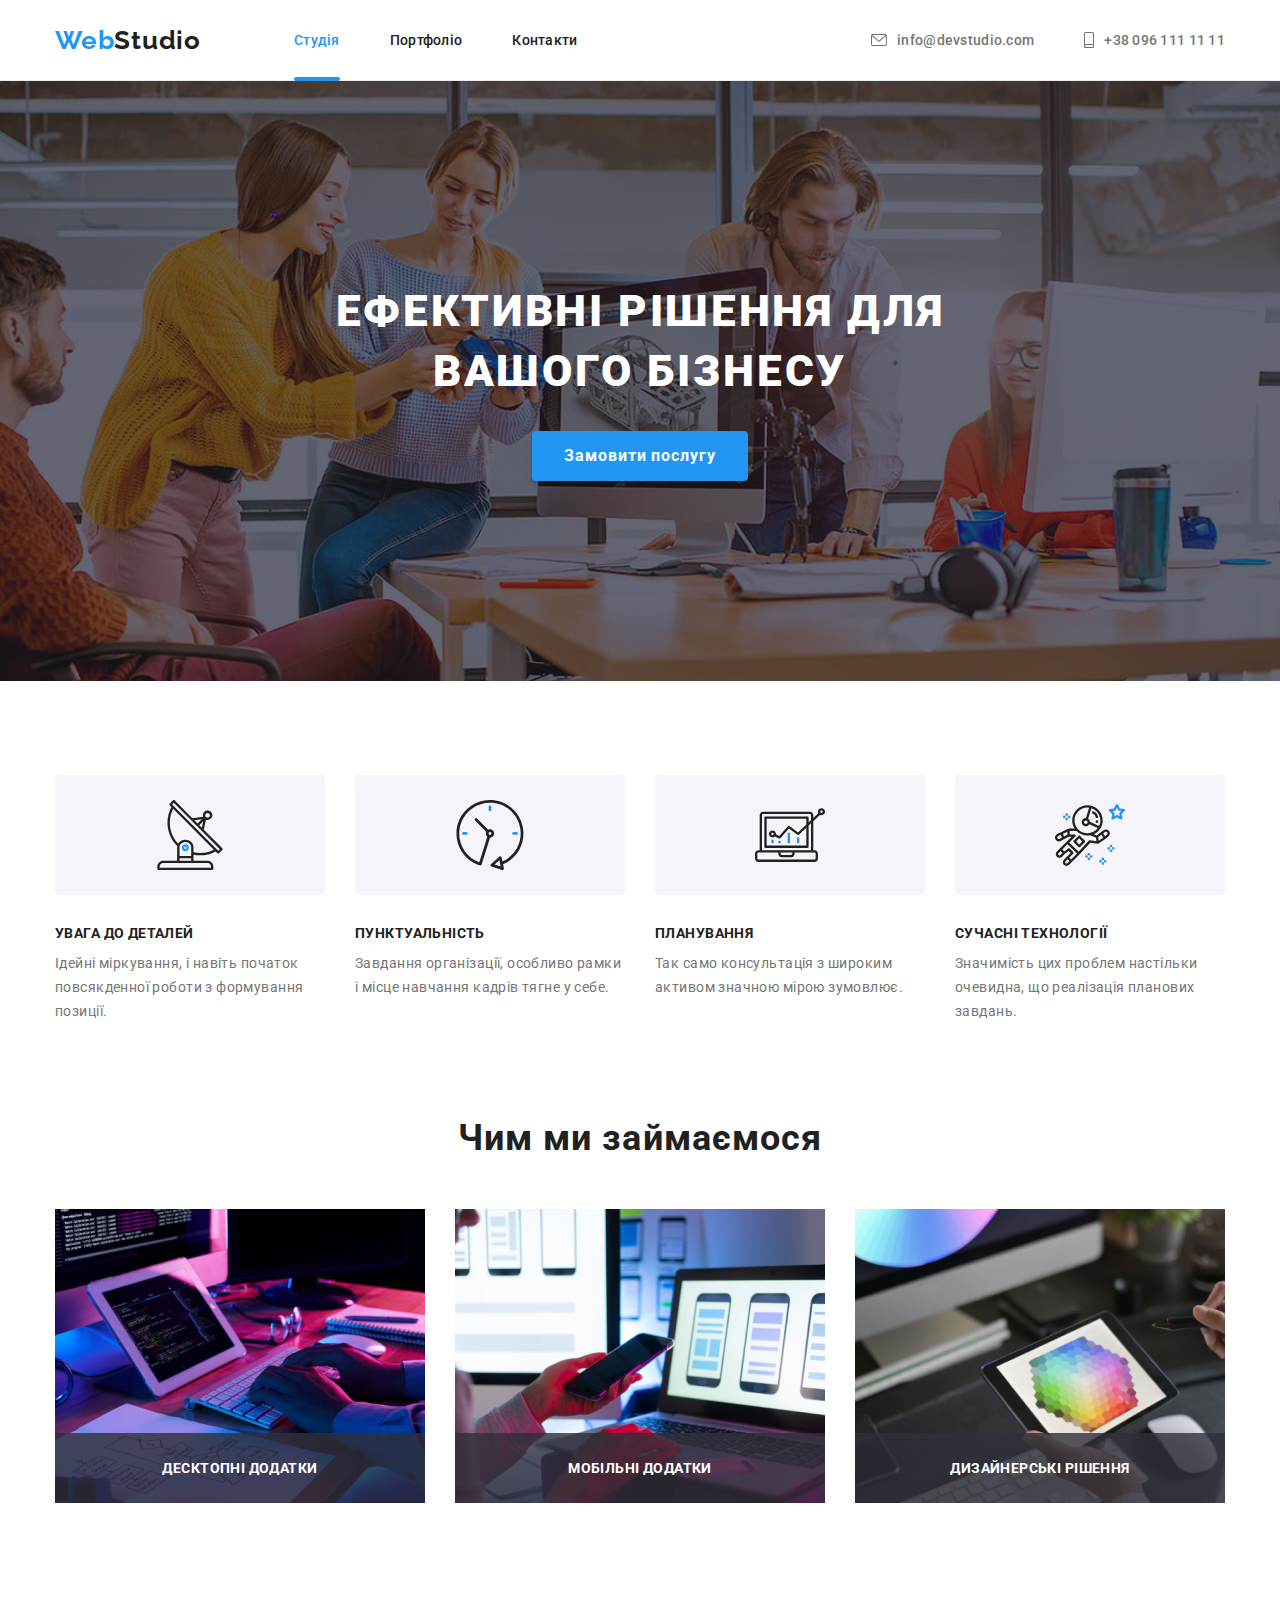
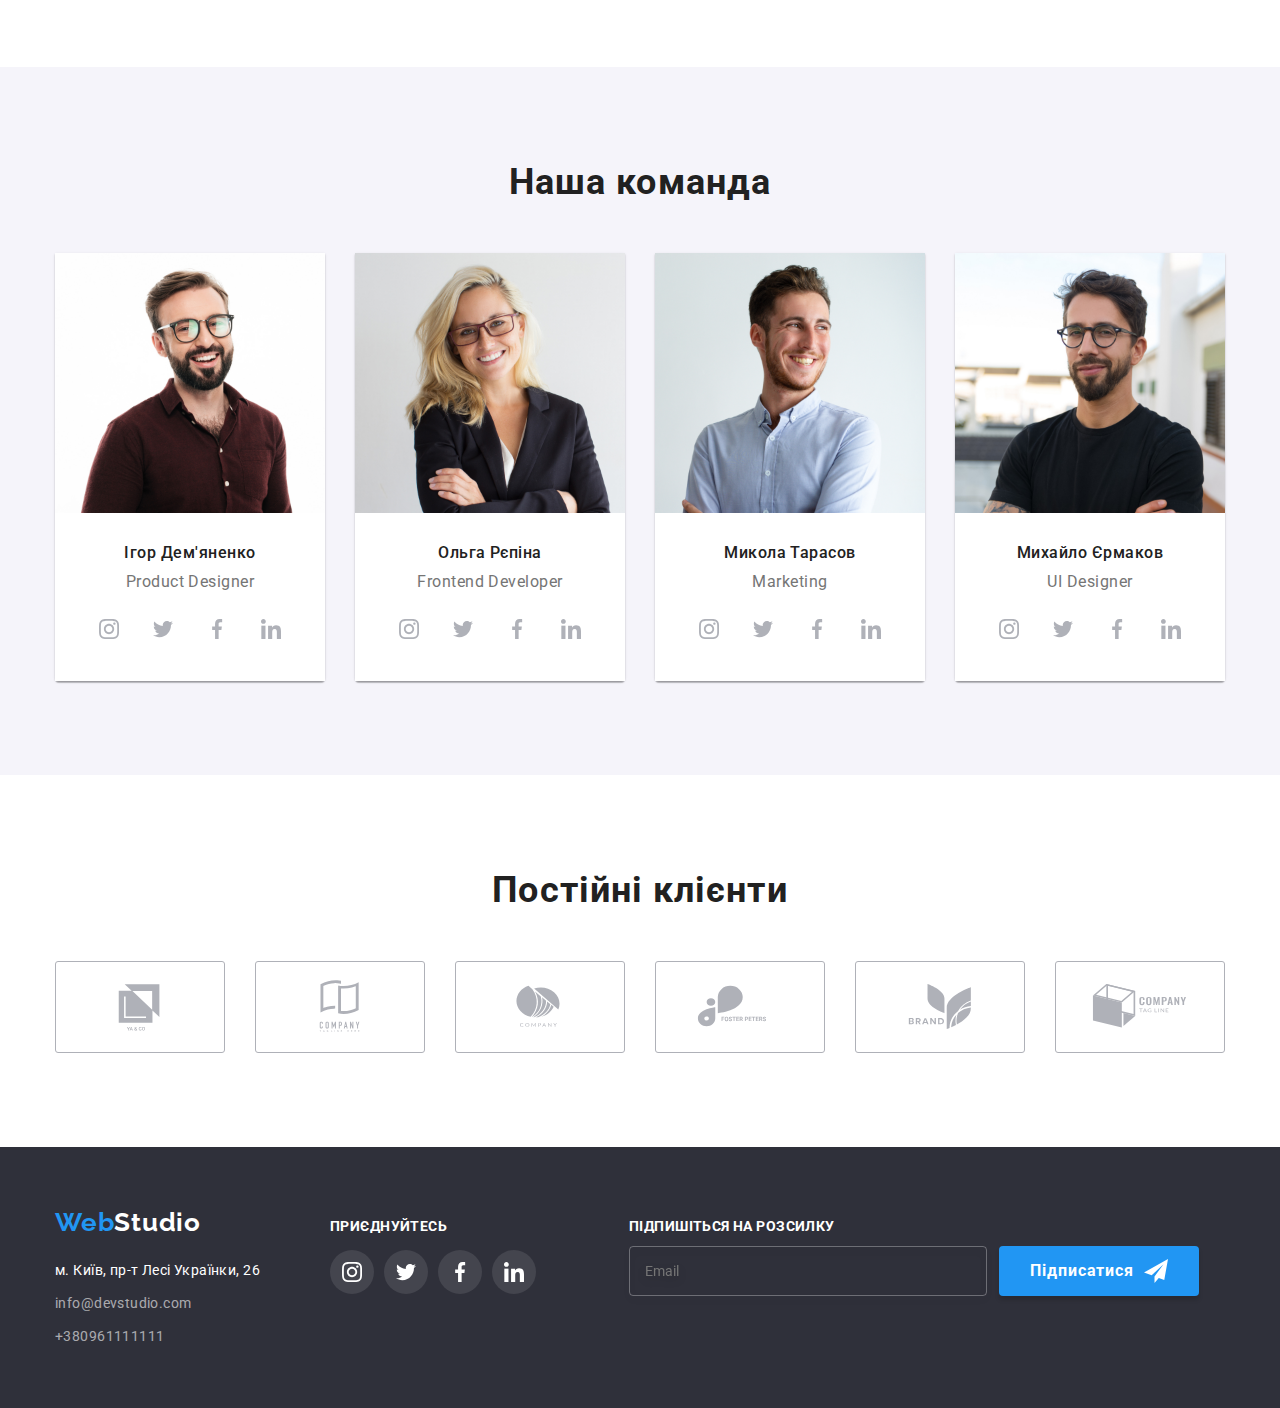
==== index.html @ 648fe23d "уауц8" ====
<!DOCTYPE html>
<html lang="uk">
<head>
    <meta charset="UTF-8">
    <meta http-equiv="X-UA-Compatible" content="IE=edge">
    <meta name="viewport" content="width=device-width, initial-scale=1.0">
    <link rel="preconnect" href="https://fonts.googleapis.com">
    <link rel="preconnect" href="https://fonts.gstatic.com" crossorigin>
    <link href="https://fonts.googleapis.com/css2?family=Raleway:wght@700&family=Roboto:wght@400;500;700;900&display=swap" rel="stylesheet"> 
    <link rel="stylesheet" href="https://cdnjs.cloudflare.com/ajax/libs/modern-normalize/1.1.0/modern-normalize.min.css">
    <link rel="stylesheet" href="./css/main.min.css">
    <title>Website</title>
</head>
<body>
    <header class="page-header">
        <div class="container header-box">
            <a class="logo" href="/"><span class="logo-accent">Web</span><span class="logo-dark">Studio</span></a>            
            <nav class="page-navigation">
                <ul class="list nav-list">
                    <li>
                        <a class="link link-nav current" href="./index.html">Студія</a>
                    </li>
                    <li>
                        <a class="link link-nav" href="./portfolio.html">Портфоліо</a>
                    </li>
                    <li>
                        <a class="link link-nav" href="/">Контакти</a>
                    </li>
                </ul>
            </nav>

            <ul class="list-kontact">
                <li class="contacts-li">
                    <a class="link" href="mailto:info@devstudio.com">
                        <svg class="icon-envelope" width="16" height="12">
                        <use href="./images/symbol-defs.svg#icon-envelope"></use>
                    </svg> info@devstudio.com</a>
                </li>
                <li class="contacts-li">
                    <a class="link" href="tel:+380961111111">
                        <svg class="icon-envelope" width="10" height="16">
                            <use href="./images/symbol-defs.svg#icon-smartphone"></use>
                        </svg> +38 096 111 11 11</a>
                </li>
            </ul>
        </div>
    </header>


    <main>
        <!-- 1 -->
        <section class="hero">
                <div class="container-hero">
                    <h1 class="container-hero__title">Ефективні рішення для вашого бізнесу</h1>
                    <button data-modal-open class="container-hero__button" type="button">Замовити послугу</button>
                </div>

                <!--  Модальне вікно -->
                <div class="backdrop is-hidden" data-modal>
                <div class="modal">
                  <button class="closed" data-modal-close ><svg width="11" height="11"><use href="./images/symbol-defs.svg#icon-Vector"></use></svg></button>

                  <p class="text-up">Залиште свої дані, ми вам передзвонимо</p>
                  <form action="" class="contact-form">
                    <label class="contact-label">Name
                        <div class="input-group">
                            <svg class="input-icon" width="18" height="18">
                                <use href="./images/symbol-defs.svg#icon-person"></use>
                            </svg>
                            <input type="text" name="username" placeholder="" />
                        </div>
                    </label>

                    <label class="contact-label">Phone
                        <div class="input-group">
                            <svg class="input-icon" width="18" height="18">
                                <use href="./images/symbol-defs.svg#icon-phone"></use>
                            </svg>
                            <input type="tel" name="phone" placeholder="" />
                        </div>
                    </label>

                    <label class="contact-label">Email
                        <div class="input-group">
                            <svg class="input-icon" width="18" height="18">
                                <use href="./images/symbol-defs.svg#icon-email"></use>
                            </svg>
                            <input type="email" name="email" placeholder="" />
                        </div>
                    </label>

                    <label class="comment-text">Comment
                        <textarea placeholder="Vvedite text" class="input-group">
                        </textarea>
                    </label>

                    
                    <label class="checkbox-label">
                        <input class="checkbox" type="checkbox" name="info" />
                        <span class="icon-checked">
                            <svg width="16" height="15"><use href="./images/symbol-defs.svg#icon-icon-check"></use></svg>
                        </span>
                        Погоджуюся з розсилкою та приймаю
                         <a class="modal-link" href="#"> Умови договору</a>
                      </label>

                    <button class="action-button">Відправити</button>
                </form>
                </div>
            </div> 
        </section>

        <!-- 2 -->
                <section class="section feature">
                    <div class="container">
                        <h2 class="title visually-hidden">ВІРТЕ У СЕБЕ</h2>
                        <ul class="list feature-list">
                            <li class="feature-item">
                                <div class="feature-image">
                                    <svg width="70" height="70">
                                        <use href="./images/symbol-defs.svg#icon-antenna-1"></use>
                                    </svg>
                                </div>
                                <h3 class="feature-title">
                                    УВАГА ДО ДЕТАЛЕЙ
                                </h3>
                                <p class="feature-text">
                                    Ідейні міркування, і навіть початок повсякденної роботи з формування позиції. 
                                </p>
                            </li>
                            <li class="feature-item">
                                <div class="feature-image">
                                    <svg width="70" height="70">
                                        <use href="./images/symbol-defs.svg#icon-clock-1"></use>
                                    </svg>
                                </div>
                                <h3 class="feature-title">
                                    ПУНКТУАЛЬНІСТЬ
                                </h3>
                                <p class="feature-text">
                                    Завдання організації, особливо рамки і місце навчання кадрів тягне у себе.
                                </p>
                            </li>
                            <li class="feature-item">
                                <div class="feature-image">
                                    <svg width="70" height="70">
                                        <use href="./images/symbol-defs.svg#icon-diagram-1"></use>
                                    </svg>
                                </div>
                                <h3 class="feature-title">
                                    ПЛАНУВАННЯ
                                </h3>
                                <p class="feature-text">
                                    Так само консультація з широким активом значною мірою зумовлює.
                                </p>
                            </li>
                            <li class="feature-item">
                                <div class="feature-image">
                                    <svg width="70" height="70">
                                        <use href="./images/symbol-defs.svg#icon-astronaut-1"></use>
                                    </svg>
                                </div>
                                <h3 class="feature-title">
                                    СУЧАСНІ ТЕХНОЛОГІЇ
                                </h3>
                                <p class="feature-text">
                                    Значимість цих проблем настільки очевидна, що реалізація планових завдань.
                                </p>
                            </li>
                        </ul>
                    </div>        
        </section>
         

        <!-- 3 -->
        <section class="section-about">
            <div class="container-about">
                    <h2 class="container-about__title">
                        Чим ми займаємося
                    </h2>

                    <ul class="aboutlist">
                        <li class="aboutlist-element">
                            <img class="aboutlist-element__image" src="images/box_1.jpg" alt="Service 1" />
                            <p class="aboutlist-element__label">Десктопні додатки</p>
                        </li>
                        <li class="aboutlist-element">
                            <img class="aboutlist-element__image" src="images/box_2.jpg" alt="Service 2" />
                            <p class="aboutlist-element__label">Мобільні додатки</p>
                        </li>
                        <li class="aboutlist-element">
                            <img class="aboutlist-element__image" src="images/box_3.jpg" alt="Service 3" />
                            <p class="aboutlist-element__label">Дизайнерські рішення</p>
                        </li>
                    </ul>
                </div>        
        </section>


        <!-- 4 -->
        <section class="section team">
            <div class="container">
                    <h2 class="title">
                        Наша команда
                    </h2>
                    <ul class="list team-list">
                                <li class="team-item">
                                    <img src="images/img.jpg" alt="men 1" width="270" />
                                    <div class="team-humen">
                                            <h3 class="team-title">
                                                Ігор Дем'яненко
                                            </h3>
                                            <p class="team-text">
                                                Product Designer
                                            </p>
                                            <ul class="social-person-list">
                                                <li>
                                                    <a class="social-link"href="">
                                                        <svg width="20" height="20">
                                                            <use href="./images/symbol-defs.svg#icon-instagram-2"></use>
                                                        </svg>
                                                    </a>
                                                </li>
                                                <li>
                                                    <a class="social-link"href="">
                                                        <svg width="20" height="20">
                                                            <use href="./images/symbol-defs.svg#icon-twitter-1"></use>
                                                        </svg>
                                                    </a>
                                                </li>
                                                <li>
                                                    <a class="social-link"href="">
                                                        <svg width="20" height="20">
                                                            <use href="./images/symbol-defs.svg#icon-facebook-1"></use>
                                                        </svg>
                                                    </a>
                                                </li>
                                                <li>
                                                    <a class="social-link"href="">
                                                        <svg width="20" height="20">
                                                            <use href="./images/symbol-defs.svg#icon-linkedin-1"></use>
                                                        </svg>
                                                    </a>
                                                </li>
                                            </ul>
                                    </div>
                                </li>

                                <li class="team-item">
                                            <img src="images/img1.jpg" alt="woman 2" width="270" />
                                            <div class="team-humen">
                                                <h3 class="team-title">
                                                    Ольга Рєпіна
                                                </h3>
                                                <p class="team-text">
                                                    Frontend Developer
                                                </p>
                                                <ul class="social-person-list">
                                                    <li>
                                                        <a class="social-link"href="">
                                                            <svg width="20" height="20">
                                                                <use href="./images/symbol-defs.svg#icon-instagram-2"></use>
                                                            </svg>
                                                        </a>
                                                    </li>
                                                    <li>
                                                        <a class="social-link"href="">
                                                            <svg width="20" height="20">
                                                                <use href="./images/symbol-defs.svg#icon-twitter-1"></use>
                                                            </svg>
                                                        </a>
                                                    </li>
                                                    <li>
                                                        <a class="social-link"href="">
                                                            <svg width="20" height="20">
                                                                <use href="./images/symbol-defs.svg#icon-facebook-1"></use>
                                                            </svg>
                                                        </a>
                                                    </li>
                                                    <li>
                                                        <a class="social-link"href="">
                                                            <svg width="20" height="20">
                                                                <use href="./images/symbol-defs.svg#icon-linkedin-1"></use>
                                                            </svg>
                                                        </a>
                                                    </li>
                                                </ul>
                                            </div>
                                </li>

                                <li class="team-item">
                                                <img src="images/img2.jpg" alt="man 3" width="270" />
                                                <div class="team-humen">
                                                    <h3 class="team-title">
                                                        Микола Тарасов
                                                    </h3>
                                                    <p class="team-text">
                                                        Marketing
                                                    </p>
                                                    <ul class="social-person-list">
                                                        <li>
                                                            <a class="social-link"href="">
                                                                <svg width="20" height="20">
                                                                    <use href="./images/symbol-defs.svg#icon-instagram-2"></use>
                                                                </svg>
                                                            </a>
                                                        </li>
                                                        <li>
                                                            <a class="social-link"href="">
                                                                <svg width="20" height="20">
                                                                    <use href="./images/symbol-defs.svg#icon-twitter-1"></use>
                                                                </svg>
                                                            </a>
                                                        </li>
                                                        <li>
                                                            <a class="social-link"href="">
                                                                <svg width="20" height="20">
                                                                    <use href="./images/symbol-defs.svg#icon-facebook-1"></use>
                                                                </svg>
                                                            </a>
                                                        </li>
                                                        <li>
                                                            <a class="social-link"href="">
                                                                <svg width="20" height="20">
                                                                    <use href="./images/symbol-defs.svg#icon-linkedin-1"></use>
                                                                </svg>
                                                            </a>
                                                        </li>
                                                    </ul>
                                                </div>
                                </li>

                                <li class="team-item">
                                                <img src="images/img3.jpg" alt="man 4" width="270" />
                                                <div class="team-humen">
                                                    <h3 class="team-title">
                                                        Михайло Єрмаков
                                                    </h3>
                                                    <p class="team-text">
                                                        UI Designer
                                                    </p>
                                                    <ul class="social-person-list">
                                                        <li>
                                                            <a class="social-link"href="">
                                                                <svg width="20" height="20">
                                                                    <use href="./images/symbol-defs.svg#icon-instagram-2"></use>
                                                                </svg>
                                                            </a>
                                                        </li>
                                                        <li>
                                                            <a class="social-link"href="">
                                                                <svg width="20" height="20">
                                                                    <use href="./images/symbol-defs.svg#icon-twitter-1"></use>
                                                                </svg>
                                                            </a>
                                                        </li>
                                                        <li>
                                                            <a class="social-link"href="">
                                                                <svg width="20" height="20">
                                                                    <use href="./images/symbol-defs.svg#icon-facebook-1"></use>
                                                                </svg>
                                                            </a>
                                                        </li>
                                                        <li>
                                                            <a class="social-link"href="">
                                                                <svg width="20" height="20">
                                                                    <use href="./images/symbol-defs.svg#icon-linkedin-1"></use>
                                                                </svg>
                                                            </a>
                                                        </li>
                                                    </ul>
                                                </div>
                                </li>
                            </div>
                    </ul>
            </div>        
        </section>

        <!-- 5 -->
        <section class="section">
            <div class="container">
                <h2 class="title">
                    Постійні клієнти
                </h2>
                <ul class="list-clients">
                    <li>
                        <a class="list-clients-link" href="">
                            <svg width="106" height="60">
                                <use href="./images/symbol-defs.svg#icon-Logo1"></use>
                            </svg>
                        </a>
                    </li>
                    <li>
                        <a class="list-clients-link" href="">
                            <svg width="106" height="60">
                                <use href="./images/symbol-defs.svg#icon-Logo2"></use>
                            </svg>
                        </a>
                    </li>
                    <li>
                        <a class="list-clients-link" href="">
                            <svg width="106" height="60">
                                <use href="./images/symbol-defs.svg#icon-Logo3"></use>
                            </svg>
                        </a>
                    </li>
                    <li>
                        <a class="list-clients-link" href="">
                            <svg width="106" height="60">
                                <use href="./images/symbol-defs.svg#icon-Logo4"></use>
                            </svg>
                        </a>
                    </li>
                    <li>
                        <a class="list-clients-link" href="">
                            <svg width="106" height="60">
                                <use href="./images/symbol-defs.svg#icon-Logo5"></use>
                            </svg>
                        </a>
                    </li>
                    <li>
                        <a class="list-clients-link" href="">
                            <svg width="106" height="60">
                                <use href="./images/symbol-defs.svg#icon-Logo6"></use>
                            </svg>
                        </a>
                    </li>
                </ul>
            </div>
        </section>
    </main>

    
    <footer class="footer">
        <div class="container">
            <div>
                <a class="logo" href="/"><span class="logo-accent">Web</span><span class="logo-light">Studio</span></a>
                <ul class="list-footer">
                    <li>
                        <address>
                            м. Київ, пр-т Лесі Українки, 26
                        </address>
                    </li>
                    <li class="footer-contacts-li"><a class="link" href="mailto:info@devstudio.com">info@devstudio.com</a></li>
                    <li class="footer-contacts-li"><a class="link" href="tel:+380961111111">+380961111111</a></li>
                </ul>
            </div>
            <div class="footer-social-block">
                <p class="footer-join">
                    Приєднуйтесь
                </p>

                <ul class="social-footer-list">
                    <li>
                        <a class="footer-link" href="">
                            <svg width="20" height="20">
                                <use href="./images/symbol-defs.svg#icon-instagram-2"></use>
                            </svg>
                        </a>
                    </li>
                    <li>
                        <a class="footer-link" href="">
                            <svg width="20" height="20">
                                <use href="./images/symbol-defs.svg#icon-twitter-1"></use>
                            </svg>
                        </a>
                    </li>
                    <li>
                        <a class="footer-link" href="">
                            <svg width="20" height="20">
                                <use href="./images/symbol-defs.svg#icon-facebook-1"></use>
                            </svg>
                        </a>
                    </li>
                    <li>
                        <a class="footer-link" href="">
                            <svg width="20" height="20">
                                <use href="./images/symbol-defs.svg#icon-linkedin-1"></use>
                            </svg>
                        </a>
                    </li>
                </ul>
            </div>
            <div class="footer-subscription">
                <p class="footer-join">
                    Підпишіться на розсилку
                </p>
                <form action="" class="footer-form">
                    <label class="footer-label">
                        <input type="text" name="email" id="email" placeholder="Email"/>
                    </label>
                    <button class="action-button">
                        Підписатися
                        <svg class="button-icon" width="24" height="24">
                            <use href="./images/symbol-defs.svg#icon-icon-send"></use>
                        </svg>
                    </button>
                </form>
            </div>
        </div>    
    </footer>
    <script src="./js/modal.js"></script>
</body>
</html>
---- css/main.min.css ----
h1{font-family:"Roboto";font-style:normal;font-weight:900;font-size:44px;line-height:60px;text-align:center;letter-spacing:.06em;text-transform:uppercase;color:#aea4a4}:root{--accent-color: #2196F3;--title-color: #212121;--text-color: #757575}h1,h2,h3,h4,p{margin-top:0;margin-bottom:0}ul{margin:0;padding:0}img{display:block}p{font-size:1.2em}.page-header{border-bottom:1px solid #ececec}.page-header>*{-webkit-box-flex:1;-ms-flex:1;flex:1}.visually-hidden{position:absolute;white-space:nowrap;width:1px;height:1px;overflow:hidden;border:0;padding:0;clip:rect(0 0 0 0);-webkit-clip-path:inset(50%);clip-path:inset(50%);margin:-1px}.link.current{color:var(--accent-color)}.link{text-decoration:none}.icon-envelope{color:#757575;margin-right:10px}.list{list-style:none;padding:0;margin:0;display:-webkit-box;display:-ms-flexbox;display:flex;gap:30px}.nav-list{display:-webkit-box;display:-ms-flexbox;display:flex;gap:50px}img{display:block}body{font-family:"Roboto",sans-seerif;font-size:16px;letter-spacing:.03em;color:var(--text-color);color:var(--primary-text-color);background-color:var(--primary-white-color)}.title{font-weight:700;font-size:36px;line-height:42px;text-align:center;letter-spacing:.03em;color:var(--title-color);margin-bottom:50px}address{font-style:normal}.picture{padding:20px 24px;border-left:1px solid #eee;border-right:1px solid #eee;border-bottom:1px solid #eee}.section-total{padding-top:94px;padding-bottom:94px}.container,.container-about{width:1200px;padding:0px 15px;margin-left:auto;margin-right:auto}.section,.section-about{padding-bottom:94px;padding-top:94px}.section-about{padding-top:0px}.container-about__title{font-weight:700;font-size:36px;line-height:42px;text-align:center;letter-spacing:.03em;color:#212121;margin-bottom:50px}.hero{background-image:-webkit-gradient(linear, left top, left bottom, from(rgba(47, 48, 58, 0.4)), to(rgba(47, 48, 58, 0.4))),url(../images/backgraund.jpg);background-image:linear-gradient(rgba(47, 48, 58, 0.4), rgba(47, 48, 58, 0.4)),url(../images/backgraund.jpg);background-color:#2f303a;text-align:center;display:-webkit-box;display:-ms-flexbox;display:flex;-webkit-box-align:center;-ms-flex-align:center;align-items:center;padding-top:200px;padding-bottom:200px;background-repeat:no-repeat;background-position:center;background-size:1600px}.hero .container-hero{width:1200px;padding:0px 15px;margin-left:auto;margin-right:auto}.hero .container-hero__title{width:700px;margin:0 auto 30px auto;font-weight:900;font-size:44px;line-height:60px;text-align:center;letter-spacing:.06em;text-transform:uppercase;color:#fff}.hero .container-hero__button{font-family:"Roboto";font-weight:700;font-size:16px;line-height:30px;letter-spacing:.06em;color:#fff;cursor:pointer;background:#2196f3;-webkit-box-shadow:0px 4px 4px rgba(0,0,0,.15);box-shadow:0px 4px 4px rgba(0,0,0,.15);border-radius:4px;padding:10px;border:0px;width:216px;-webkit-transition:background-color 250ms cubic-bezier(0.4, 0, 0.2, 1);transition:background-color 250ms cubic-bezier(0.4, 0, 0.2, 1)}.list-kontact{list-style:none;display:-webkit-box;display:-ms-flexbox;display:flex;gap:50px;margin-left:auto;-webkit-transition:background-color 250ms cubic-bezier(0.4, 0, 0.2, 1);transition:background-color 250ms cubic-bezier(0.4, 0, 0.2, 1)}.list-kontact li{gap:50px}.list-kontact a{color:var(--text-color);fill:var(--text-color);padding:32px 0;display:-webkit-box;display:-ms-flexbox;display:flex;-webkit-box-align:center;-ms-flex-align:center;align-items:center;-webkit-transition:color 250ms cubic-bezier(0.4, 0, 0.2, 1);transition:color 250ms cubic-bezier(0.4, 0, 0.2, 1)}.list-kontact a:hover{color:var(--accent-color);fill:var(--accent-color)}.list-kontact a:focus{color:var(--accent-color);fill:var(--accent-color)}.contacts-li{font-family:"Roboto";font-style:normal;font-weight:500;font-size:14px;line-height:16px;letter-spacing:.02em;color:var(--text-color)}.contact-label{color:#757575;font-family:"Roboto";font-style:normal;font-weight:400;font-size:12px;line-height:14px;letter-spacing:.01em;display:block;margin-bottom:10px}.footer{font-family:"Roboto";font-style:normal;font-weight:400;font-size:14px;line-height:24px;letter-spacing:.03em;background:#2f303a;color:#fff;padding-top:60px;padding-bottom:60px}.footer .container,.footer .container-about{display:-webkit-box;display:-ms-flexbox;display:flex;-webkit-box-align:baseline;-ms-flex-align:baseline;align-items:baseline}.footer-contacts-li a{color:rgba(255,255,255,.6);-webkit-transition:color 250ms cubic-bezier(0.4, 0, 0.2, 1);transition:color 250ms cubic-bezier(0.4, 0, 0.2, 1)}.footer-contacts-li{margin-top:9px}.footer-contacts-li a:hover{color:var(--accent-color)}.footer-contacts-li a:focus{color:var(--accent-color)}.footer-social-block{margin-left:70px}.footer h2{color:#fff}.footer-subscription{margin-left:93px}.footer-form{display:-webkit-box;display:-ms-flexbox;display:flex}.footer-label{margin-right:12px}.footer-form input{border:1px solid rgba(255,255,255,.3);-webkit-filter:drop-shadow(0px 4px 4px rgba(0, 0, 0, 0.15));filter:drop-shadow(0px 4px 4px rgba(0, 0, 0, 0.15));border-radius:4px;background:rgba(0,0,0,0);color:rgba(255,255,255,.3);padding-left:15px;padding-right:15px;height:50px;width:358px}.list-footer{list-style:none;padding:0;margin:0;margin-top:20px}.footer-join{text-transform:uppercase;font-family:"Roboto";font-style:normal;font-weight:700;font-size:14px;line-height:16px;letter-spacing:.03em;text-transform:uppercase;color:#fff;margin-bottom:12px}.footer-link:focus,.footer-link:hover{background-color:var(--accent-color)}.footer-link{width:100%;height:100%;fill:#fff;display:-webkit-box;display:-ms-flexbox;display:flex;-webkit-box-pack:center;-ms-flex-pack:center;justify-content:center;-webkit-box-align:center;-ms-flex-align:center;align-items:center;background:rgba(255,255,255,.1);border-radius:50%;-webkit-transition:background-color 250ms cubic-bezier(0.4, 0, 0.2, 1);transition:background-color 250ms cubic-bezier(0.4, 0, 0.2, 1)}.portfolio-container{display:-webkit-box;display:-ms-flexbox;display:flex;-ms-flex-wrap:wrap;flex-wrap:wrap;gap:30px}.portfolio-link{display:block}.overlay{position:absolute;top:0;left:0;width:100%;height:100%;background:rgba(33,150,243,.9);color:#fff;font-family:"Roboto";font-size:18px;line-height:28px;overflow:auto;-webkit-transform:translateY(100%);transform:translateY(100%);-webkit-transition:-webkit-transform 250ms cubic-bezier(0.4, 0, 0.2, 1);transition:-webkit-transform 250ms cubic-bezier(0.4, 0, 0.2, 1);transition:transform 250ms cubic-bezier(0.4, 0, 0.2, 1);transition:transform 250ms cubic-bezier(0.4, 0, 0.2, 1), -webkit-transform 250ms cubic-bezier(0.4, 0, 0.2, 1);padding:63px 24px}.portfolio-img{position:relative;overflow:hidden}.portfolio-link:focus,.portfolio-link:hover{-webkit-box-shadow:0px 1px 1px rgba(0,0,0,.12),0px 4px 4px rgba(0,0,0,.06),1px 4px 6px rgba(0,0,0,.16);box-shadow:0px 1px 1px rgba(0,0,0,.12),0px 4px 4px rgba(0,0,0,.06),1px 4px 6px rgba(0,0,0,.16)}.portfolio-title{font-weight:700;font-size:18px;line-height:36px;letter-spacing:.06em;color:var(--title-color);margin-top:0;margin-bottom:4px}.portfolio-text{font-size:16px;line-height:30px;letter-spacing:.03em;color:var(--text-color);margin:0}.portfolio-item:nth-child(3n){margin-right:0}.portfolio-item:nth-last-child(-n+3){margin-bottom:0}.portfolio-link:hover .overlay,.portfolio-link:focus .overlay{-webkit-transform:translateY(0%);transform:translateY(0%)}.list-filters{display:-webkit-box;display:-ms-flexbox;display:flex;gap:8px;-webkit-box-align:center;-ms-flex-align:center;align-items:center;-webkit-box-pack:center;-ms-flex-pack:center;justify-content:center;margin-bottom:50px}.link-item:nth-last-child(-n+3){margin-right:8px}.container-header{width:1200px;padding-left:15px;padding-right:15px;margin-left:auto;margin-right:auto;display:-webkit-box;display:-ms-flexbox;display:flex;-webkit-box-orient:horizontal;-webkit-box-direction:normal;-ms-flex-direction:row;flex-direction:row}.header-box{display:-webkit-box;display:-ms-flexbox;display:flex;height:80px;-webkit-box-align:center;-ms-flex-align:center;align-items:center;-webkit-transition:background-color 250ms cubic-bezier(0.4, 0, 0.2, 1);transition:background-color 250ms cubic-bezier(0.4, 0, 0.2, 1)}.team-title{font-weight:500;font-size:16px;line-height:19px;text-align:center;letter-spacing:.03em;color:var(--title-color);margin-bottom:10px}.team-text{font-size:16px;line-height:19px;text-align:center;letter-spacing:.03em;color:var(--text-color)}.team{background:#f5f4fa}.team-item{width:270px;-webkit-box-shadow:0px 1px 3px rgba(0,0,0,.12),0px 1px 1px rgba(0,0,0,.14),0px 2px 1px rgba(0,0,0,.2);box-shadow:0px 1px 3px rgba(0,0,0,.12),0px 1px 1px rgba(0,0,0,.14),0px 2px 1px rgba(0,0,0,.2);border-radius:0px 0px 4px 4px}.team-humen{padding:30px;background-color:#fff}.list-clients{display:-webkit-box;display:-ms-flexbox;display:flex;-webkit-box-pack:center;-ms-flex-pack:center;justify-content:center;list-style:none}.list-clients li{width:170px;height:92px;margin-right:30px}.list-clients li:last-child{margin-right:0px}.list-clients-link{height:100%;width:100%;fill:#afb1b8;border:1px solid #afb1b8;border-radius:3px;display:-webkit-box;display:-ms-flexbox;display:flex;-webkit-box-pack:center;-ms-flex-pack:center;justify-content:center;-webkit-box-align:center;-ms-flex-align:center;align-items:center;-webkit-transition:background-color 250ms cubic-bezier(0.4, 0, 0.2, 1),fill 250ms cubic-bezier(0.4, 0, 0.2, 1);transition:background-color 250ms cubic-bezier(0.4, 0, 0.2, 1),fill 250ms cubic-bezier(0.4, 0, 0.2, 1)}.list-clients-link:focus,.list-clients-link:hover{border-color:var(--accent-color);fill:#2196f3}.feature-image{width:270px;height:120px;display:-webkit-box;display:-ms-flexbox;display:flex;-webkit-box-align:center;-ms-flex-align:center;align-items:center;-webkit-box-pack:center;-ms-flex-pack:center;justify-content:center;text-align:center;margin-bottom:30px;background-color:#f5f4fa;border-radius:4px}.feature-title{font-weight:700;font-size:14px;line-height:16px;letter-spacing:.03em;text-transform:uppercase;color:var(--title-color);margin-bottom:10px}.feature-text{font-size:14px;line-height:24px;letter-spacing:.03em;color:var(--text-color)}.feature-item{width:270px}.feature-list{display:-webkit-box;display:-ms-flexbox;display:flex;gap:30px}.aboutlist{list-style:none;padding:0;margin:0;display:-webkit-box;display:-ms-flexbox;display:flex;gap:30px}.aboutlist-element__image{width:370px}.aboutlist-element__label{background:rgba(47,48,58,.8);width:370px;height:70px;display:-webkit-box;display:-ms-flexbox;display:flex;-webkit-box-align:center;-ms-flex-align:center;align-items:center;-webkit-box-pack:center;-ms-flex-pack:center;justify-content:center;position:relative;bottom:70px;font-family:"Roboto";font-style:normal;font-weight:700;font-size:14px;line-height:16px;text-align:center;letter-spacing:.03em;text-transform:uppercase;color:#fff}.logo{text-decoration:none;font-family:"Raleway";font-style:normal;font-weight:700;font-size:26px;line-height:31px;letter-spacing:.03em;color:var(--accent-color)}.logo-dark{color:var(--title-color)}.logo-light{color:#fff}.backdrop.is-hidden{visibility:hidden;opacity:0;pointer-events:none}.backdrop{position:fixed;width:100%;height:100%;left:0;top:0;background:rgba(0,0,0,.2);-webkit-box-shadow:0px 4px 4px rgba(0,0,0,.15);box-shadow:0px 4px 4px rgba(0,0,0,.15);-webkit-transition:opacity 250ms cubic-bezier(0.4, 0, 0.2, 1),visibility 250ms cubic-bezier(0.4, 0, 0.2, 1);transition:opacity 250ms cubic-bezier(0.4, 0, 0.2, 1),visibility 250ms cubic-bezier(0.4, 0, 0.2, 1)}.modal{position:absolute;top:50%;left:50%;-webkit-transform:translate(-50%, -50%);transform:translate(-50%, -50%);padding:40px;width:528px;min-height:581px;background-color:#fff;border-radius:4px;-webkit-box-shadow:0px 1px 3px rgba(0,0,0,.12),0px 1px 1px rgba(0,0,0,.14),0px 2px 1px rgba(0,0,0,.2);box-shadow:0px 1px 3px rgba(0,0,0,.12),0px 1px 1px rgba(0,0,0,.14),0px 2px 1px rgba(0,0,0,.2)}.modal-link{color:var(--accent-text-color);margin-left:3px;-webkit-transition-property:border-color;transition-property:border-color;-webkit-transition-duration:250ms;transition-duration:250ms;-webkit-transition-timing-function:cubic-bezier(0.4, 0, 0.2, 1);transition-timing-function:cubic-bezier(0.4, 0, 0.2, 1)}.modal-link:hover,.modal-link:focus{text-decoration:none;border-color:var(--button-background-color)}.modal h4{font-family:"Roboto";font-style:normal;font-weight:700;font-size:20px;line-height:23px;text-align:center;letter-spacing:.03em;color:#212121;margin-bottom:18px}.closed{position:absolute;top:8px;right:8px;display:-webkit-box;display:-ms-flexbox;display:flex;-webkit-box-align:center;-ms-flex-align:center;align-items:center;-webkit-box-pack:center;-ms-flex-pack:center;justify-content:center;width:30px;height:30px;padding:0;border-radius:50%;background:#fff;border:1px solid rgba(0,0,0,.1);cursor:pointer}.closed:hover{background:var(--accent-color);fill:#fff}.contact-form{text-align:left;margin-top:12px}.contact-form a{color:var(--accent-color)}.contact-form input[type=text],.contact-form input[type=tel],.contact-form input[type=email]{border:1px solid rgba(33,33,33,.2);color:#757575;border-radius:4px;height:40px;width:448px;padding:11px 12px 11px 32px}.contact-form input[type=text]:hover,.contact-form input[type=text]:focus,.contact-form input[type=tel]:hover,.contact-form input[type=tel]:focus,.contact-form input[type=email]:hover,.contact-form input[type=email]:focus{border-color:var(--accent-color);color:var(--accent-color);cursor:pointer}.contact-form textarea{border:1px solid rgba(33,33,33,.2);color:#757575;border-radius:4px;padding-left:10px;padding-right:10px;height:120px;width:448px;padding:12px 16px 12px 16px;display:block}.contact-form textarea:hover,.contact-form textarea:focus{border-color:var(--accent-color);color:var(--accent-color);cursor:pointer}.contact-form .checkbox-label{display:-webkit-box;display:-ms-flexbox;display:flex;-webkit-box-align:center;-ms-flex-align:center;align-items:center;margin-bottom:0;font-weight:400;font-size:14px;line-height:24px;letter-spacing:.03em;color:#757575}.contact-form .comment-text{color:#757575;font-family:"Roboto";font-style:normal;font-weight:400;font-size:12px;line-height:14px;letter-spacing:.01em;display:block;margin-bottom:20px}.contact-form .action-button{margin-top:42px}.contact-form .input-group{margin-top:4px;position:relative}.contact-form .input-group .input-icon{position:absolute;top:10px;left:10px}.contact-form .input-group:hover{fill:var(--accent-color)}.contact-form .icon-checked{width:16px;height:15px;margin-right:8px;border:2px solid var(--title-color);border-radius:3px;fill:rgba(0,0,0,0);display:-webkit-box;display:-ms-flexbox;display:flex}.contact-form .checkbox{-webkit-appearance:none;-moz-appearance:none;-webkit-transition-property:background-color;transition-property:background-color;-webkit-transition-duration:250ms;transition-duration:250ms;-webkit-transition-timing-function:cubic-bezier(0.4, 0, 0.2, 1);transition-timing-function:cubic-bezier(0.4, 0, 0.2, 1)}.contact-form .checkbox:checked+.icon-checked{border:none;fill:var(--accent-color)}.contact-form .checkbox:focus+.icon-checked,.contact-form .checkbox:hover+.icon-checked{outline:1px solid var(--accent-color)}.contact-form .text-up{width:448px;height:23px;left:576px;top:261px;font-family:"Roboto";font-style:normal;font-weight:700;font-size:20px;line-height:23px;text-align:center;letter-spacing:.03em;color:#212121}.page-navigation{font-family:"Roboto";font-style:normal;font-weight:500;font-size:14px;line-height:16px;letter-spacing:.02em;color:var(--title-color);margin-left:93px}.page-navigation a{color:var(--title-color);padding-top:32px;padding-bottom:32px;display:inline-block;-webkit-transition:color 250ms cubic-bezier(0.4, 0, 0.2, 1);transition:color 250ms cubic-bezier(0.4, 0, 0.2, 1);position:relative}.page-navigation a:hover,.page-navigation a:focus{color:var(--accent-color)}.current::after{position:absolute;content:"";display:block;width:100%;bottom:-1px;left:0;height:4px;border-radius:2px;background-color:var(--accent-color)}.link-nav:hover::after{background:#2196f3}.social-person-list{list-style:none;display:-webkit-box;display:-ms-flexbox;display:flex;-webkit-box-pack:center;-ms-flex-pack:center;justify-content:center;-webkit-box-align:center;-ms-flex-align:center;align-items:center;margin-top:16px}.social-person-list li{width:44px;height:44px;margin-right:10px}.social-link{width:100%;height:100%;fill:#afb1b8;display:-webkit-box;display:-ms-flexbox;display:flex;-webkit-box-pack:center;-ms-flex-pack:center;justify-content:center;-webkit-box-align:center;-ms-flex-align:center;align-items:center;border-radius:50%;-webkit-transition:background-color 250ms cubic-bezier(0.4, 0, 0.2, 1);transition:background-color 250ms cubic-bezier(0.4, 0, 0.2, 1)}.social-person-list li:last-child{margin-right:0px}.social-link:hover,.social-link:focus{background-color:#2196f3;fill:#fff}.social-footer-list{list-style:none;display:-webkit-box;display:-ms-flexbox;display:flex;-webkit-box-pack:center;-ms-flex-pack:center;justify-content:center;-webkit-box-align:center;-ms-flex-align:center;align-items:center;margin-top:16px}.social-footer-list li{width:44px;height:44px;margin-right:10px}.social-footer-list li:last-child{margin-right:0px}.social-list_item-link{display:inline-block;width:50px;height:50px}.action-button{display:-webkit-box;display:-ms-flexbox;display:flex;-webkit-box-pack:center;-ms-flex-pack:center;justify-content:center;-webkit-box-align:center;-ms-flex-align:center;align-items:center;font-family:"Roboto";font-weight:700;font-size:16px;line-height:30px;letter-spacing:.06em;color:#fff;cursor:pointer;background:var(--accent-color);-webkit-box-shadow:0px 4px 4px rgba(0,0,0,.15);box-shadow:0px 4px 4px rgba(0,0,0,.15);border-radius:4px;border:0px;-webkit-transition:background-color 250ms cubic-bezier(0.4, 0, 0.2, 1);transition:background-color 250ms cubic-bezier(0.4, 0, 0.2, 1);margin-left:auto;margin-right:auto;padding:10px;padding-left:24px;padding-right:24px;width:200px}.action-button .button-icon{fill:#fff;color:#fff;margin-left:10px}.hero-button:hover,.hero-button:focus{background-color:#188ce8}.button-port:hover,.button-port:focus{background-color:#2196f3;-webkit-box-shadow:0px 3px 1px rgba(0,0,0,.1),0px 1px 2px rgba(0,0,0,.08),0px 2px 2px rgba(0,0,0,.12);box-shadow:0px 3px 1px rgba(0,0,0,.1),0px 1px 2px rgba(0,0,0,.08),0px 2px 2px rgba(0,0,0,.12);color:#fff}.button-port{font-family:"Roboto";font-style:normal;font-weight:500;font-size:16px;line-height:26px;text-align:center;letter-spacing:.03em;cursor:pointer;color:var(--title-color);background:#f5f4fa;border-radius:4px;border:0px;padding:6px 22px;-webkit-transition:background-color 250ms cubic-bezier(0.4, 0, 0.2, 1),color 250ms cubic-bezier(0.4, 0, 0.2, 1),bbox-shadow 250ms cubic-bezier(0.4, 0, 0.2, 1);transition:background-color 250ms cubic-bezier(0.4, 0, 0.2, 1),color 250ms cubic-bezier(0.4, 0, 0.2, 1),bbox-shadow 250ms cubic-bezier(0.4, 0, 0.2, 1)}/*# sourceMappingURL=main.min.css.map */
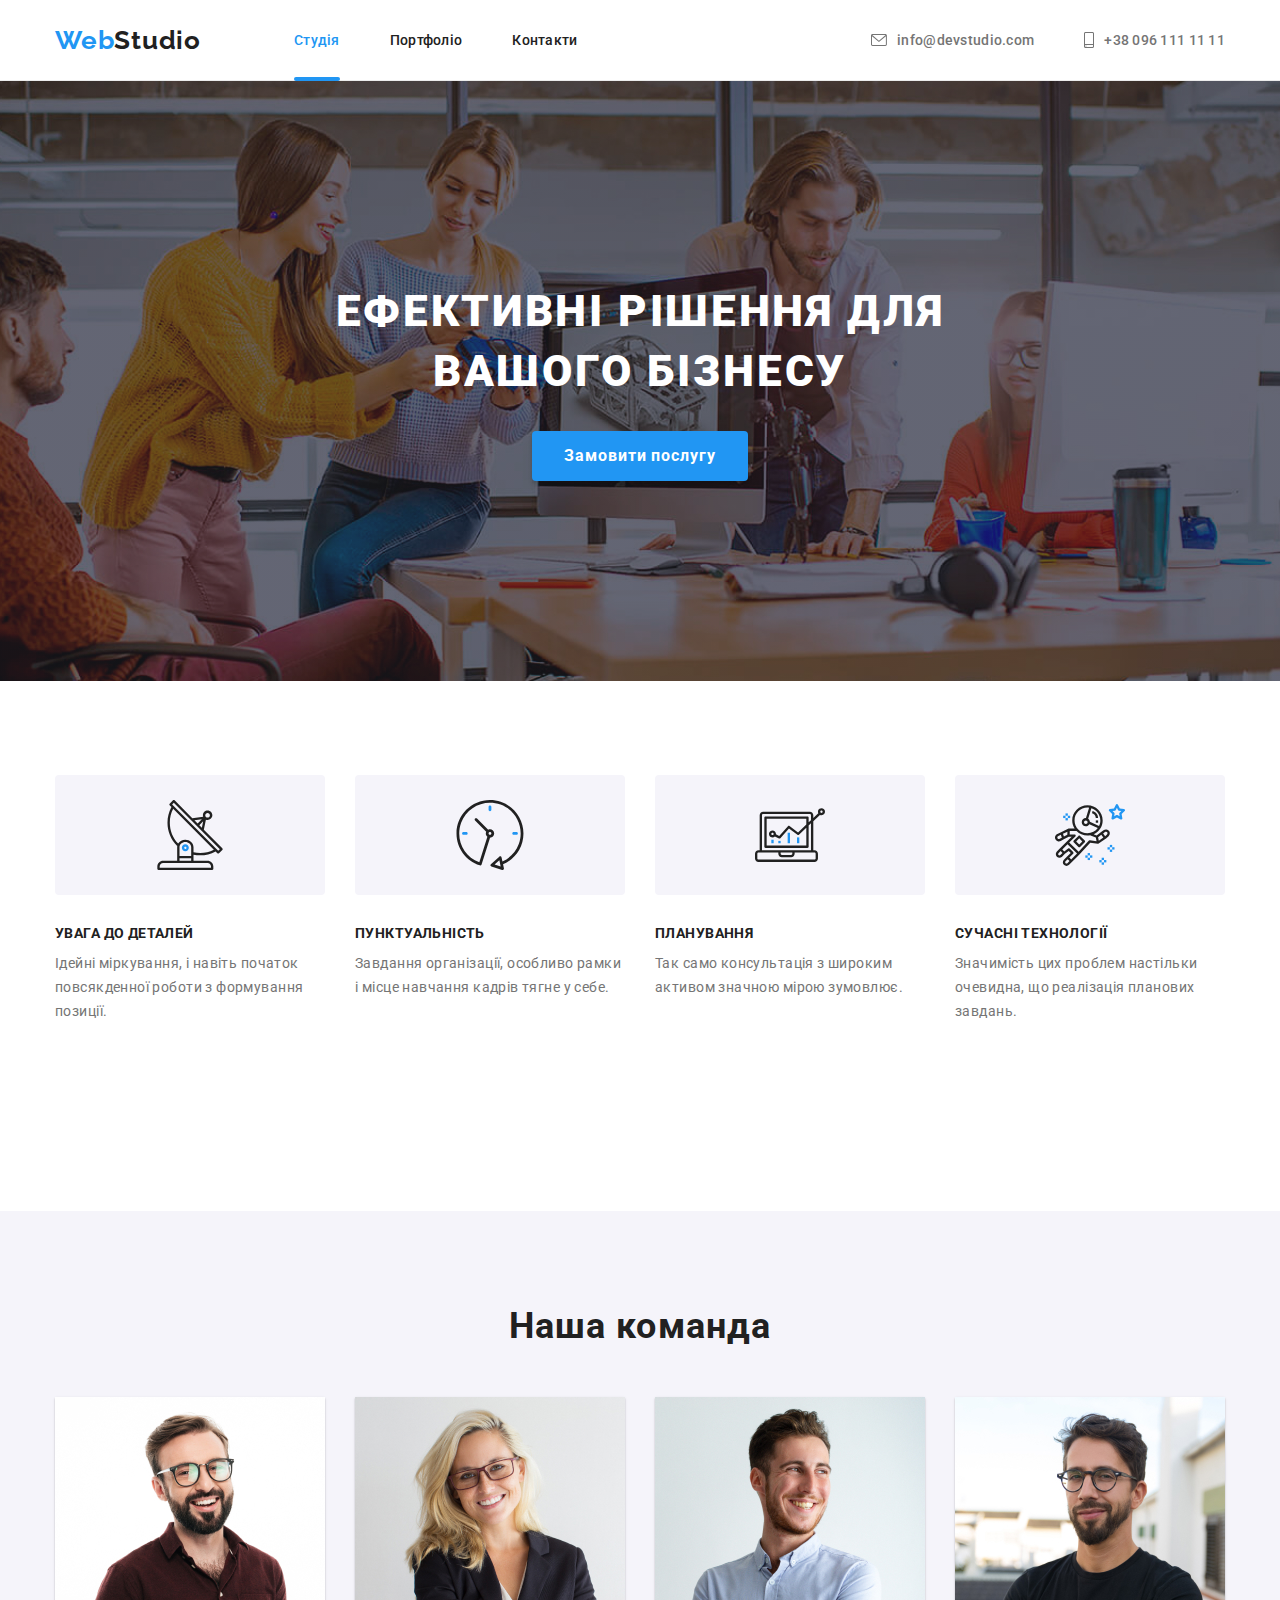
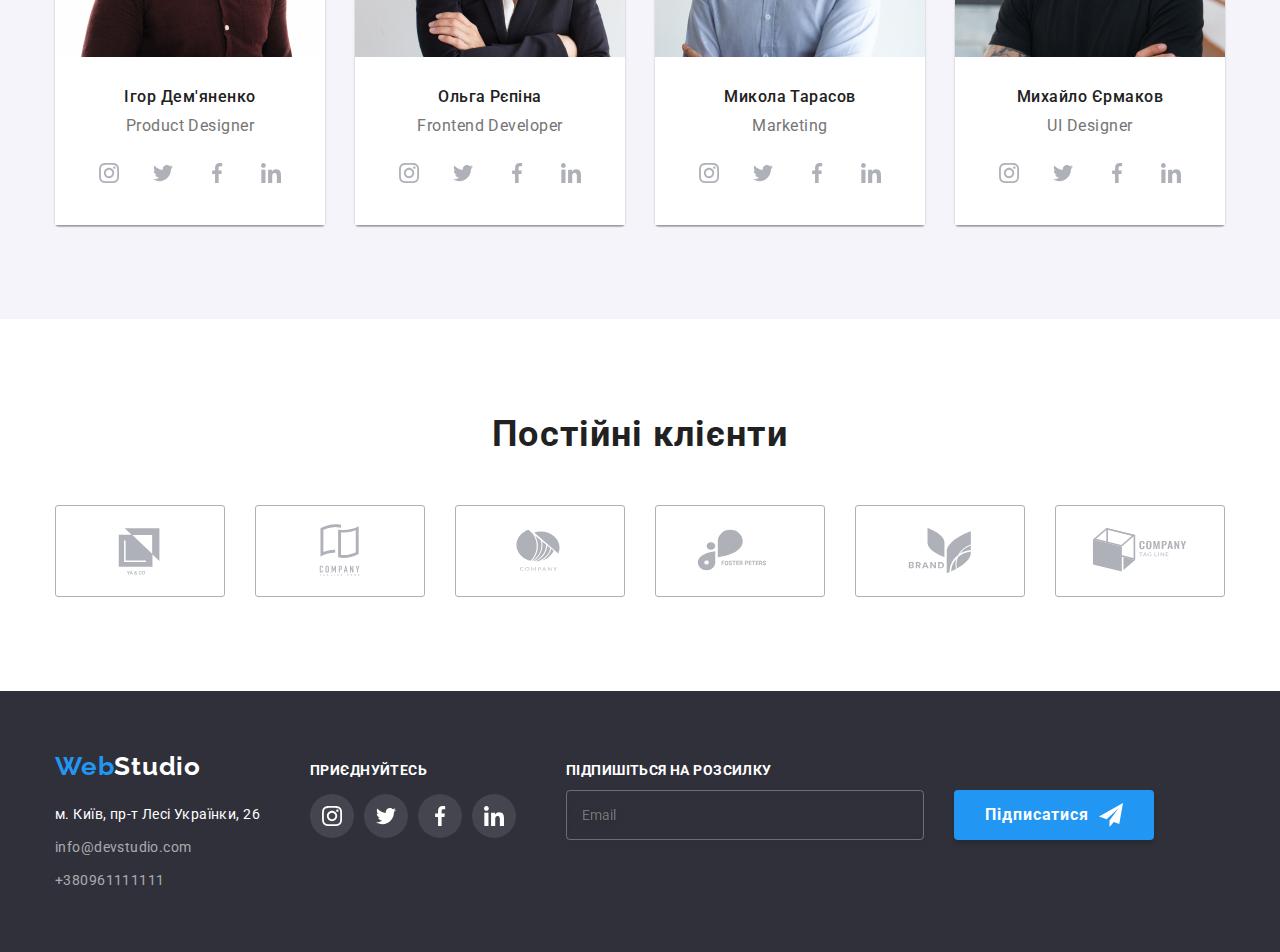
==== commit c1b1cfec: "DZ-------8" ====
--- a/index.html
+++ b/index.html
@@ -3,7 +3,7 @@
 <head>
     <meta charset="UTF-8">
     <meta http-equiv="X-UA-Compatible" content="IE=edge">
-    <meta name="viewport" content="width=device-width, initial-scale=1.0">
+    <meta name="viewport" content="width=device-width, initial-scale=1.0" />
     <link rel="preconnect" href="https://fonts.googleapis.com">
     <link rel="preconnect" href="https://fonts.gstatic.com" crossorigin>
     <link href="https://fonts.googleapis.com/css2?family=Raleway:wght@700&family=Roboto:wght@400;500;700;900&display=swap" rel="stylesheet"> 
@@ -181,15 +181,15 @@
 
                     <ul class="aboutlist">
                         <li class="aboutlist-element">
-                            <img class="aboutlist-element__image" src="images/box_1.jpg" alt="Service 1" />
+                            <img class="aboutlist-element__image" src="images/aboutus1.jpg" alt="Service 1" />                            
                             <p class="aboutlist-element__label">Десктопні додатки</p>
                         </li>
                         <li class="aboutlist-element">
-                            <img class="aboutlist-element__image" src="images/box_2.jpg" alt="Service 2" />
+                            <img class="aboutlist-element__image" src="images/aboutus2.jpg" alt="Service 2" />
                             <p class="aboutlist-element__label">Мобільні додатки</p>
                         </li>
                         <li class="aboutlist-element">
-                            <img class="aboutlist-element__image" src="images/box_3.jpg" alt="Service 3" />
+                            <img class="aboutlist-element__image" src="images/aboutus3.jpg" alt="Service 3" />
                             <p class="aboutlist-element__label">Дизайнерські рішення</p>
                         </li>
                     </ul>
@@ -205,7 +205,13 @@
                     </h2>
                     <ul class="list team-list">
                                 <li class="team-item">
-                                    <img src="images/img.jpg" alt="men 1" width="270" />
+                                    <picture>
+                                        <source srcset="images/desktop/team1.jpg 1x, images/desktop/team1@2x.jpg 2x" media="(min-width: 1200px)" />
+                                        <source srcset="images/tablet/team1.jpg 1x, images/tablet/team1@2x.jpg 2x" media="(min-width: 768px)" />
+                                        <source srcset="images/mobile/team1.jpg 1x, images/mobile/team1@2x.jpg 2x" media="(max-width: 767px)" />
+                                        <img src="images/mobile/team1.jpg" alt="men 1" class="team-item__image" />
+                                    </picture>
+
                                     <div class="team-humen">
                                             <h3 class="team-title">
                                                 Ігор Дем'яненко
@@ -247,8 +253,14 @@
                                 </li>
 
                                 <li class="team-item">
-                                            <img src="images/img1.jpg" alt="woman 2" width="270" />
-                                            <div class="team-humen">
+                                    <picture>
+                                        <source srcset="images/desktop/team2.jpg 1x, images/desktop/team2@2x.jpg 2x" media="(min-width: 1200px)" />
+                                        <source srcset="images/tablet/team2.jpg 1x, images/tablet/team2@2x.jpg 2x" media="(min-width: 768px)" />
+                                        <source srcset="images/mobile/team2.jpg 1x, images/mobile/team2@2x.jpg 2x" media="(max-width: 767px)" />
+                                        <img src="images/mobile/team2.jpg" alt="men 1" class="team-item__image" />
+                                    </picture>
+
+                                    <div class="team-humen">
                                                 <h3 class="team-title">
                                                     Ольга Рєпіна
                                                 </h3>
@@ -289,8 +301,14 @@
                                 </li>
 
                                 <li class="team-item">
-                                                <img src="images/img2.jpg" alt="man 3" width="270" />
-                                                <div class="team-humen">
+                                    <picture>
+                                        <source srcset="images/desktop/team3.jpg 1x, images/desktop/team3@2x.jpg 2x" media="(min-width: 1200px)" />
+                                        <source srcset="images/tablet/team3.jpg 1x, images/tablet/team3@2x.jpg 2x" media="(min-width: 768px)" />
+                                        <source srcset="images/mobile/team3.jpg 1x, images/mobile/team3@2x.jpg 2x" media="(max-width: 767px)" />
+                                        <img src="images/mobile/team3.jpg" alt="men 1" class="team-item__image" />
+                                    </picture>
+
+                                    <div class="team-humen">
                                                     <h3 class="team-title">
                                                         Микола Тарасов
                                                     </h3>
@@ -331,8 +349,14 @@
                                 </li>
 
                                 <li class="team-item">
-                                                <img src="images/img3.jpg" alt="man 4" width="270" />
-                                                <div class="team-humen">
+                                    <picture>
+                                        <source srcset="images/desktop/team4.jpg 1x, images/desktop/team4@2x.jpg 2x" media="(min-width: 1200px)" />
+                                        <source srcset="images/tablet/team4.jpg 1x, images/tablet/team4@2x.jpg 2x" media="(min-width: 768px)" />
+                                        <source srcset="images/mobile/team4.jpg 1x, images/mobile/team4@2x.jpg 2x" media="(max-width: 767px)" />
+                                        <img src="images/mobile/team4.jpg" alt="men 1" class="team-item__image" />
+                                    </picture>
+
+                                    <div class="team-humen">
                                                     <h3 class="team-title">
                                                         Михайло Єрмаков
                                                     </h3>
@@ -432,7 +456,7 @@
 
     
     <footer class="footer">
-        <div class="container">
+        <div class="container container-footer">
             <div>
                 <a class="logo" href="/"><span class="logo-accent">Web</span><span class="logo-light">Studio</span></a>
                 <ul class="list-footer">
@@ -500,5 +524,6 @@
         </div>    
     </footer>
     <script src="./js/modal.js"></script>
+    <script src="./js/mobile-menu.js"></script>
 </body>
 </html>--- a/css/main.min.css
+++ b/css/main.min.css
@@ -1 +1 @@
-h1{font-family:"Roboto";font-style:normal;font-weight:900;font-size:44px;line-height:60px;text-align:center;letter-spacing:.06em;text-transform:uppercase;color:#aea4a4}:root{--accent-color: #2196F3;--title-color: #212121;--text-color: #757575}h1,h2,h3,h4,p{margin-top:0;margin-bottom:0}ul{margin:0;padding:0}img{display:block}p{font-size:1.2em}.page-header{border-bottom:1px solid #ececec}.page-header>*{-webkit-box-flex:1;-ms-flex:1;flex:1}.visually-hidden{position:absolute;white-space:nowrap;width:1px;height:1px;overflow:hidden;border:0;padding:0;clip:rect(0 0 0 0);-webkit-clip-path:inset(50%);clip-path:inset(50%);margin:-1px}.link.current{color:var(--accent-color)}.link{text-decoration:none}.icon-envelope{color:#757575;margin-right:10px}.list{list-style:none;padding:0;margin:0;display:-webkit-box;display:-ms-flexbox;display:flex;gap:30px}.nav-list{display:-webkit-box;display:-ms-flexbox;display:flex;gap:50px}img{display:block}body{font-family:"Roboto",sans-seerif;font-size:16px;letter-spacing:.03em;color:var(--text-color);color:var(--primary-text-color);background-color:var(--primary-white-color)}.title{font-weight:700;font-size:36px;line-height:42px;text-align:center;letter-spacing:.03em;color:var(--title-color);margin-bottom:50px}address{font-style:normal}.picture{padding:20px 24px;border-left:1px solid #eee;border-right:1px solid #eee;border-bottom:1px solid #eee}.section-total{padding-top:94px;padding-bottom:94px}.container,.container-about{width:1200px;padding:0px 15px;margin-left:auto;margin-right:auto}.section,.section-about{padding-bottom:94px;padding-top:94px}.section-about{padding-top:0px}.container-about__title{font-weight:700;font-size:36px;line-height:42px;text-align:center;letter-spacing:.03em;color:#212121;margin-bottom:50px}.hero{background-image:-webkit-gradient(linear, left top, left bottom, from(rgba(47, 48, 58, 0.4)), to(rgba(47, 48, 58, 0.4))),url(../images/backgraund.jpg);background-image:linear-gradient(rgba(47, 48, 58, 0.4), rgba(47, 48, 58, 0.4)),url(../images/backgraund.jpg);background-color:#2f303a;text-align:center;display:-webkit-box;display:-ms-flexbox;display:flex;-webkit-box-align:center;-ms-flex-align:center;align-items:center;padding-top:200px;padding-bottom:200px;background-repeat:no-repeat;background-position:center;background-size:1600px}.hero .container-hero{width:1200px;padding:0px 15px;margin-left:auto;margin-right:auto}.hero .container-hero__title{width:700px;margin:0 auto 30px auto;font-weight:900;font-size:44px;line-height:60px;text-align:center;letter-spacing:.06em;text-transform:uppercase;color:#fff}.hero .container-hero__button{font-family:"Roboto";font-weight:700;font-size:16px;line-height:30px;letter-spacing:.06em;color:#fff;cursor:pointer;background:#2196f3;-webkit-box-shadow:0px 4px 4px rgba(0,0,0,.15);box-shadow:0px 4px 4px rgba(0,0,0,.15);border-radius:4px;padding:10px;border:0px;width:216px;-webkit-transition:background-color 250ms cubic-bezier(0.4, 0, 0.2, 1);transition:background-color 250ms cubic-bezier(0.4, 0, 0.2, 1)}.list-kontact{list-style:none;display:-webkit-box;display:-ms-flexbox;display:flex;gap:50px;margin-left:auto;-webkit-transition:background-color 250ms cubic-bezier(0.4, 0, 0.2, 1);transition:background-color 250ms cubic-bezier(0.4, 0, 0.2, 1)}.list-kontact li{gap:50px}.list-kontact a{color:var(--text-color);fill:var(--text-color);padding:32px 0;display:-webkit-box;display:-ms-flexbox;display:flex;-webkit-box-align:center;-ms-flex-align:center;align-items:center;-webkit-transition:color 250ms cubic-bezier(0.4, 0, 0.2, 1);transition:color 250ms cubic-bezier(0.4, 0, 0.2, 1)}.list-kontact a:hover{color:var(--accent-color);fill:var(--accent-color)}.list-kontact a:focus{color:var(--accent-color);fill:var(--accent-color)}.contacts-li{font-family:"Roboto";font-style:normal;font-weight:500;font-size:14px;line-height:16px;letter-spacing:.02em;color:var(--text-color)}.contact-label{color:#757575;font-family:"Roboto";font-style:normal;font-weight:400;font-size:12px;line-height:14px;letter-spacing:.01em;display:block;margin-bottom:10px}.footer{font-family:"Roboto";font-style:normal;font-weight:400;font-size:14px;line-height:24px;letter-spacing:.03em;background:#2f303a;color:#fff;padding-top:60px;padding-bottom:60px}.footer .container,.footer .container-about{display:-webkit-box;display:-ms-flexbox;display:flex;-webkit-box-align:baseline;-ms-flex-align:baseline;align-items:baseline}.footer-contacts-li a{color:rgba(255,255,255,.6);-webkit-transition:color 250ms cubic-bezier(0.4, 0, 0.2, 1);transition:color 250ms cubic-bezier(0.4, 0, 0.2, 1)}.footer-contacts-li{margin-top:9px}.footer-contacts-li a:hover{color:var(--accent-color)}.footer-contacts-li a:focus{color:var(--accent-color)}.footer-social-block{margin-left:70px}.footer h2{color:#fff}.footer-subscription{margin-left:93px}.footer-form{display:-webkit-box;display:-ms-flexbox;display:flex}.footer-label{margin-right:12px}.footer-form input{border:1px solid rgba(255,255,255,.3);-webkit-filter:drop-shadow(0px 4px 4px rgba(0, 0, 0, 0.15));filter:drop-shadow(0px 4px 4px rgba(0, 0, 0, 0.15));border-radius:4px;background:rgba(0,0,0,0);color:rgba(255,255,255,.3);padding-left:15px;padding-right:15px;height:50px;width:358px}.list-footer{list-style:none;padding:0;margin:0;margin-top:20px}.footer-join{text-transform:uppercase;font-family:"Roboto";font-style:normal;font-weight:700;font-size:14px;line-height:16px;letter-spacing:.03em;text-transform:uppercase;color:#fff;margin-bottom:12px}.footer-link:focus,.footer-link:hover{background-color:var(--accent-color)}.footer-link{width:100%;height:100%;fill:#fff;display:-webkit-box;display:-ms-flexbox;display:flex;-webkit-box-pack:center;-ms-flex-pack:center;justify-content:center;-webkit-box-align:center;-ms-flex-align:center;align-items:center;background:rgba(255,255,255,.1);border-radius:50%;-webkit-transition:background-color 250ms cubic-bezier(0.4, 0, 0.2, 1);transition:background-color 250ms cubic-bezier(0.4, 0, 0.2, 1)}.portfolio-container{display:-webkit-box;display:-ms-flexbox;display:flex;-ms-flex-wrap:wrap;flex-wrap:wrap;gap:30px}.portfolio-link{display:block}.overlay{position:absolute;top:0;left:0;width:100%;height:100%;background:rgba(33,150,243,.9);color:#fff;font-family:"Roboto";font-size:18px;line-height:28px;overflow:auto;-webkit-transform:translateY(100%);transform:translateY(100%);-webkit-transition:-webkit-transform 250ms cubic-bezier(0.4, 0, 0.2, 1);transition:-webkit-transform 250ms cubic-bezier(0.4, 0, 0.2, 1);transition:transform 250ms cubic-bezier(0.4, 0, 0.2, 1);transition:transform 250ms cubic-bezier(0.4, 0, 0.2, 1), -webkit-transform 250ms cubic-bezier(0.4, 0, 0.2, 1);padding:63px 24px}.portfolio-img{position:relative;overflow:hidden}.portfolio-link:focus,.portfolio-link:hover{-webkit-box-shadow:0px 1px 1px rgba(0,0,0,.12),0px 4px 4px rgba(0,0,0,.06),1px 4px 6px rgba(0,0,0,.16);box-shadow:0px 1px 1px rgba(0,0,0,.12),0px 4px 4px rgba(0,0,0,.06),1px 4px 6px rgba(0,0,0,.16)}.portfolio-title{font-weight:700;font-size:18px;line-height:36px;letter-spacing:.06em;color:var(--title-color);margin-top:0;margin-bottom:4px}.portfolio-text{font-size:16px;line-height:30px;letter-spacing:.03em;color:var(--text-color);margin:0}.portfolio-item:nth-child(3n){margin-right:0}.portfolio-item:nth-last-child(-n+3){margin-bottom:0}.portfolio-link:hover .overlay,.portfolio-link:focus .overlay{-webkit-transform:translateY(0%);transform:translateY(0%)}.list-filters{display:-webkit-box;display:-ms-flexbox;display:flex;gap:8px;-webkit-box-align:center;-ms-flex-align:center;align-items:center;-webkit-box-pack:center;-ms-flex-pack:center;justify-content:center;margin-bottom:50px}.link-item:nth-last-child(-n+3){margin-right:8px}.container-header{width:1200px;padding-left:15px;padding-right:15px;margin-left:auto;margin-right:auto;display:-webkit-box;display:-ms-flexbox;display:flex;-webkit-box-orient:horizontal;-webkit-box-direction:normal;-ms-flex-direction:row;flex-direction:row}.header-box{display:-webkit-box;display:-ms-flexbox;display:flex;height:80px;-webkit-box-align:center;-ms-flex-align:center;align-items:center;-webkit-transition:background-color 250ms cubic-bezier(0.4, 0, 0.2, 1);transition:background-color 250ms cubic-bezier(0.4, 0, 0.2, 1)}.team-title{font-weight:500;font-size:16px;line-height:19px;text-align:center;letter-spacing:.03em;color:var(--title-color);margin-bottom:10px}.team-text{font-size:16px;line-height:19px;text-align:center;letter-spacing:.03em;color:var(--text-color)}.team{background:#f5f4fa}.team-item{width:270px;-webkit-box-shadow:0px 1px 3px rgba(0,0,0,.12),0px 1px 1px rgba(0,0,0,.14),0px 2px 1px rgba(0,0,0,.2);box-shadow:0px 1px 3px rgba(0,0,0,.12),0px 1px 1px rgba(0,0,0,.14),0px 2px 1px rgba(0,0,0,.2);border-radius:0px 0px 4px 4px}.team-humen{padding:30px;background-color:#fff}.list-clients{display:-webkit-box;display:-ms-flexbox;display:flex;-webkit-box-pack:center;-ms-flex-pack:center;justify-content:center;list-style:none}.list-clients li{width:170px;height:92px;margin-right:30px}.list-clients li:last-child{margin-right:0px}.list-clients-link{height:100%;width:100%;fill:#afb1b8;border:1px solid #afb1b8;border-radius:3px;display:-webkit-box;display:-ms-flexbox;display:flex;-webkit-box-pack:center;-ms-flex-pack:center;justify-content:center;-webkit-box-align:center;-ms-flex-align:center;align-items:center;-webkit-transition:background-color 250ms cubic-bezier(0.4, 0, 0.2, 1),fill 250ms cubic-bezier(0.4, 0, 0.2, 1);transition:background-color 250ms cubic-bezier(0.4, 0, 0.2, 1),fill 250ms cubic-bezier(0.4, 0, 0.2, 1)}.list-clients-link:focus,.list-clients-link:hover{border-color:var(--accent-color);fill:#2196f3}.feature-image{width:270px;height:120px;display:-webkit-box;display:-ms-flexbox;display:flex;-webkit-box-align:center;-ms-flex-align:center;align-items:center;-webkit-box-pack:center;-ms-flex-pack:center;justify-content:center;text-align:center;margin-bottom:30px;background-color:#f5f4fa;border-radius:4px}.feature-title{font-weight:700;font-size:14px;line-height:16px;letter-spacing:.03em;text-transform:uppercase;color:var(--title-color);margin-bottom:10px}.feature-text{font-size:14px;line-height:24px;letter-spacing:.03em;color:var(--text-color)}.feature-item{width:270px}.feature-list{display:-webkit-box;display:-ms-flexbox;display:flex;gap:30px}.aboutlist{list-style:none;padding:0;margin:0;display:-webkit-box;display:-ms-flexbox;display:flex;gap:30px}.aboutlist-element__image{width:370px}.aboutlist-element__label{background:rgba(47,48,58,.8);width:370px;height:70px;display:-webkit-box;display:-ms-flexbox;display:flex;-webkit-box-align:center;-ms-flex-align:center;align-items:center;-webkit-box-pack:center;-ms-flex-pack:center;justify-content:center;position:relative;bottom:70px;font-family:"Roboto";font-style:normal;font-weight:700;font-size:14px;line-height:16px;text-align:center;letter-spacing:.03em;text-transform:uppercase;color:#fff}.logo{text-decoration:none;font-family:"Raleway";font-style:normal;font-weight:700;font-size:26px;line-height:31px;letter-spacing:.03em;color:var(--accent-color)}.logo-dark{color:var(--title-color)}.logo-light{color:#fff}.backdrop.is-hidden{visibility:hidden;opacity:0;pointer-events:none}.backdrop{position:fixed;width:100%;height:100%;left:0;top:0;background:rgba(0,0,0,.2);-webkit-box-shadow:0px 4px 4px rgba(0,0,0,.15);box-shadow:0px 4px 4px rgba(0,0,0,.15);-webkit-transition:opacity 250ms cubic-bezier(0.4, 0, 0.2, 1),visibility 250ms cubic-bezier(0.4, 0, 0.2, 1);transition:opacity 250ms cubic-bezier(0.4, 0, 0.2, 1),visibility 250ms cubic-bezier(0.4, 0, 0.2, 1)}.modal{position:absolute;top:50%;left:50%;-webkit-transform:translate(-50%, -50%);transform:translate(-50%, -50%);padding:40px;width:528px;min-height:581px;background-color:#fff;border-radius:4px;-webkit-box-shadow:0px 1px 3px rgba(0,0,0,.12),0px 1px 1px rgba(0,0,0,.14),0px 2px 1px rgba(0,0,0,.2);box-shadow:0px 1px 3px rgba(0,0,0,.12),0px 1px 1px rgba(0,0,0,.14),0px 2px 1px rgba(0,0,0,.2)}.modal-link{color:var(--accent-text-color);margin-left:3px;-webkit-transition-property:border-color;transition-property:border-color;-webkit-transition-duration:250ms;transition-duration:250ms;-webkit-transition-timing-function:cubic-bezier(0.4, 0, 0.2, 1);transition-timing-function:cubic-bezier(0.4, 0, 0.2, 1)}.modal-link:hover,.modal-link:focus{text-decoration:none;border-color:var(--button-background-color)}.modal h4{font-family:"Roboto";font-style:normal;font-weight:700;font-size:20px;line-height:23px;text-align:center;letter-spacing:.03em;color:#212121;margin-bottom:18px}.closed{position:absolute;top:8px;right:8px;display:-webkit-box;display:-ms-flexbox;display:flex;-webkit-box-align:center;-ms-flex-align:center;align-items:center;-webkit-box-pack:center;-ms-flex-pack:center;justify-content:center;width:30px;height:30px;padding:0;border-radius:50%;background:#fff;border:1px solid rgba(0,0,0,.1);cursor:pointer}.closed:hover{background:var(--accent-color);fill:#fff}.contact-form{text-align:left;margin-top:12px}.contact-form a{color:var(--accent-color)}.contact-form input[type=text],.contact-form input[type=tel],.contact-form input[type=email]{border:1px solid rgba(33,33,33,.2);color:#757575;border-radius:4px;height:40px;width:448px;padding:11px 12px 11px 32px}.contact-form input[type=text]:hover,.contact-form input[type=text]:focus,.contact-form input[type=tel]:hover,.contact-form input[type=tel]:focus,.contact-form input[type=email]:hover,.contact-form input[type=email]:focus{border-color:var(--accent-color);color:var(--accent-color);cursor:pointer}.contact-form textarea{border:1px solid rgba(33,33,33,.2);color:#757575;border-radius:4px;padding-left:10px;padding-right:10px;height:120px;width:448px;padding:12px 16px 12px 16px;display:block}.contact-form textarea:hover,.contact-form textarea:focus{border-color:var(--accent-color);color:var(--accent-color);cursor:pointer}.contact-form .checkbox-label{display:-webkit-box;display:-ms-flexbox;display:flex;-webkit-box-align:center;-ms-flex-align:center;align-items:center;margin-bottom:0;font-weight:400;font-size:14px;line-height:24px;letter-spacing:.03em;color:#757575}.contact-form .comment-text{color:#757575;font-family:"Roboto";font-style:normal;font-weight:400;font-size:12px;line-height:14px;letter-spacing:.01em;display:block;margin-bottom:20px}.contact-form .action-button{margin-top:42px}.contact-form .input-group{margin-top:4px;position:relative}.contact-form .input-group .input-icon{position:absolute;top:10px;left:10px}.contact-form .input-group:hover{fill:var(--accent-color)}.contact-form .icon-checked{width:16px;height:15px;margin-right:8px;border:2px solid var(--title-color);border-radius:3px;fill:rgba(0,0,0,0);display:-webkit-box;display:-ms-flexbox;display:flex}.contact-form .checkbox{-webkit-appearance:none;-moz-appearance:none;-webkit-transition-property:background-color;transition-property:background-color;-webkit-transition-duration:250ms;transition-duration:250ms;-webkit-transition-timing-function:cubic-bezier(0.4, 0, 0.2, 1);transition-timing-function:cubic-bezier(0.4, 0, 0.2, 1)}.contact-form .checkbox:checked+.icon-checked{border:none;fill:var(--accent-color)}.contact-form .checkbox:focus+.icon-checked,.contact-form .checkbox:hover+.icon-checked{outline:1px solid var(--accent-color)}.contact-form .text-up{width:448px;height:23px;left:576px;top:261px;font-family:"Roboto";font-style:normal;font-weight:700;font-size:20px;line-height:23px;text-align:center;letter-spacing:.03em;color:#212121}.page-navigation{font-family:"Roboto";font-style:normal;font-weight:500;font-size:14px;line-height:16px;letter-spacing:.02em;color:var(--title-color);margin-left:93px}.page-navigation a{color:var(--title-color);padding-top:32px;padding-bottom:32px;display:inline-block;-webkit-transition:color 250ms cubic-bezier(0.4, 0, 0.2, 1);transition:color 250ms cubic-bezier(0.4, 0, 0.2, 1);position:relative}.page-navigation a:hover,.page-navigation a:focus{color:var(--accent-color)}.current::after{position:absolute;content:"";display:block;width:100%;bottom:-1px;left:0;height:4px;border-radius:2px;background-color:var(--accent-color)}.link-nav:hover::after{background:#2196f3}.social-person-list{list-style:none;display:-webkit-box;display:-ms-flexbox;display:flex;-webkit-box-pack:center;-ms-flex-pack:center;justify-content:center;-webkit-box-align:center;-ms-flex-align:center;align-items:center;margin-top:16px}.social-person-list li{width:44px;height:44px;margin-right:10px}.social-link{width:100%;height:100%;fill:#afb1b8;display:-webkit-box;display:-ms-flexbox;display:flex;-webkit-box-pack:center;-ms-flex-pack:center;justify-content:center;-webkit-box-align:center;-ms-flex-align:center;align-items:center;border-radius:50%;-webkit-transition:background-color 250ms cubic-bezier(0.4, 0, 0.2, 1);transition:background-color 250ms cubic-bezier(0.4, 0, 0.2, 1)}.social-person-list li:last-child{margin-right:0px}.social-link:hover,.social-link:focus{background-color:#2196f3;fill:#fff}.social-footer-list{list-style:none;display:-webkit-box;display:-ms-flexbox;display:flex;-webkit-box-pack:center;-ms-flex-pack:center;justify-content:center;-webkit-box-align:center;-ms-flex-align:center;align-items:center;margin-top:16px}.social-footer-list li{width:44px;height:44px;margin-right:10px}.social-footer-list li:last-child{margin-right:0px}.social-list_item-link{display:inline-block;width:50px;height:50px}.action-button{display:-webkit-box;display:-ms-flexbox;display:flex;-webkit-box-pack:center;-ms-flex-pack:center;justify-content:center;-webkit-box-align:center;-ms-flex-align:center;align-items:center;font-family:"Roboto";font-weight:700;font-size:16px;line-height:30px;letter-spacing:.06em;color:#fff;cursor:pointer;background:var(--accent-color);-webkit-box-shadow:0px 4px 4px rgba(0,0,0,.15);box-shadow:0px 4px 4px rgba(0,0,0,.15);border-radius:4px;border:0px;-webkit-transition:background-color 250ms cubic-bezier(0.4, 0, 0.2, 1);transition:background-color 250ms cubic-bezier(0.4, 0, 0.2, 1);margin-left:auto;margin-right:auto;padding:10px;padding-left:24px;padding-right:24px;width:200px}.action-button .button-icon{fill:#fff;color:#fff;margin-left:10px}.hero-button:hover,.hero-button:focus{background-color:#188ce8}.button-port:hover,.button-port:focus{background-color:#2196f3;-webkit-box-shadow:0px 3px 1px rgba(0,0,0,.1),0px 1px 2px rgba(0,0,0,.08),0px 2px 2px rgba(0,0,0,.12);box-shadow:0px 3px 1px rgba(0,0,0,.1),0px 1px 2px rgba(0,0,0,.08),0px 2px 2px rgba(0,0,0,.12);color:#fff}.button-port{font-family:"Roboto";font-style:normal;font-weight:500;font-size:16px;line-height:26px;text-align:center;letter-spacing:.03em;cursor:pointer;color:var(--title-color);background:#f5f4fa;border-radius:4px;border:0px;padding:6px 22px;-webkit-transition:background-color 250ms cubic-bezier(0.4, 0, 0.2, 1),color 250ms cubic-bezier(0.4, 0, 0.2, 1),bbox-shadow 250ms cubic-bezier(0.4, 0, 0.2, 1);transition:background-color 250ms cubic-bezier(0.4, 0, 0.2, 1),color 250ms cubic-bezier(0.4, 0, 0.2, 1),bbox-shadow 250ms cubic-bezier(0.4, 0, 0.2, 1)}/*# sourceMappingURL=main.min.css.map */+h1{font-family:"Roboto";font-style:normal;font-weight:900;font-size:44px;line-height:60px;text-align:center;letter-spacing:.06em;text-transform:uppercase;color:#aea4a4}:root{--accent-color: #2196F3;--title-color: #212121;--text-color: #757575}h1,h2,h3,h4,p{margin-top:0;margin-bottom:0}ul{margin:0;padding:0}img{display:block;max-width:100%;height:auto}p{font-size:1.2em}.page-header{border-bottom:1px solid #ececec}.page-header>*{-webkit-box-flex:1;-ms-flex:1;flex:1}.visually-hidden{position:absolute;white-space:nowrap;width:1px;height:1px;overflow:hidden;border:0;padding:0;clip:rect(0 0 0 0);-webkit-clip-path:inset(50%);clip-path:inset(50%);margin:-1px}.link.current{color:var(--accent-color)}.link{text-decoration:none}.icon-envelope{color:#757575;margin-right:10px}.list{list-style:none;padding:0;margin:0;display:-webkit-box;display:-ms-flexbox;display:flex;gap:30px}.nav-list{display:-webkit-box;display:-ms-flexbox;display:flex;gap:50px}img{display:block}body{font-family:"Roboto",sans-seerif;font-size:16px;letter-spacing:.03em;color:var(--text-color);color:var(--primary-text-color);background-color:var(--primary-white-color)}.title{font-weight:700;font-size:36px;line-height:42px;text-align:center;letter-spacing:.03em;color:var(--title-color);margin-bottom:50px}address{font-style:normal}.picture{padding:20px 24px;border-left:1px solid #eee;border-right:1px solid #eee;border-bottom:1px solid #eee}.section-total{padding-top:94px;padding-bottom:94px}.container,.container-footer,.container-about{width:100%;padding:0px 15px;margin-left:auto;margin-right:auto}@media screen and (max-width: 767px){.container,.container-footer,.container-about{width:100%;max-width:450px}}@media screen and (max-width: 1999px){.container,.container-footer,.container-about{width:768px}}@media screen and (min-width: 1200px){.container,.container-footer,.container-about{width:1200px}}.section,.section-about{padding-bottom:94px;padding-top:94px}.section-about{padding-top:0px}@media screen and (min-width: 480px){.container-about{display:none}}.container-about__title{font-weight:700;font-size:36px;line-height:42px;text-align:center;letter-spacing:.03em;color:#212121;margin-bottom:50px}.hero{background-color:#2f303a;text-align:center;display:-webkit-box;display:-ms-flexbox;display:flex;-webkit-box-align:center;-ms-flex-align:center;align-items:center;padding-top:200px;padding-bottom:200px;background-repeat:no-repeat;background-position:center;background-size:1600px;background-image:-webkit-gradient(linear, left top, left bottom, from(rgba(47, 48, 58, 0.4)), to(rgba(47, 48, 58, 0.4))),url(../images/mobile/splash.jpg);background-image:linear-gradient(rgba(47, 48, 58, 0.4), rgba(47, 48, 58, 0.4)),url(../images/mobile/splash.jpg)}@media screen and (min-device-pixel-ratio: 2)and (max-width: 767px),screen and (-webkit-min-device-pixel-ratio: 2)and (max-width: 767px),screen and (min-resolution: 192dpi)and (max-width: 767px),screen and (min-resolution: 2dppx)and (max-width: 767px){.hero{background-image:-webkit-gradient(linear, left top, left bottom, from(rgba(47, 48, 58, 0.4)), to(rgba(47, 48, 58, 0.4))),url(../images/mobile/splash@2x.jpg);background-image:linear-gradient(rgba(47, 48, 58, 0.4), rgba(47, 48, 58, 0.4)),url(../images/mobile/splash@2x.jpg)}}@media screen and (min-width: 768px){.hero{background-image:-webkit-gradient(linear, left top, left bottom, from(rgba(47, 48, 58, 0.4)), to(rgba(47, 48, 58, 0.4))),url(../images/tablet/splash.jpg);background-image:linear-gradient(rgba(47, 48, 58, 0.4), rgba(47, 48, 58, 0.4)),url(../images/tablet/splash.jpg)}}@media screen and (min-device-pixel-ratio: 2)and (min-width: 768px),screen and (-webkit-min-device-pixel-ratio: 2)and (min-width: 768px),screen and (min-resolution: 192dpi)and (min-width: 768px),screen and (min-resolution: 2dppx)and (min-width: 768px){.hero{background-image:-webkit-gradient(linear, left top, left bottom, from(rgba(47, 48, 58, 0.4)), to(rgba(47, 48, 58, 0.4))),url(../images/tablet/splash@2x.jpg);background-image:linear-gradient(rgba(47, 48, 58, 0.4), rgba(47, 48, 58, 0.4)),url(../images/tablet/splash@2x.jpg)}}@media screen and (min-width: 1200px){.hero{background-image:-webkit-gradient(linear, left top, left bottom, from(rgba(47, 48, 58, 0.4)), to(rgba(47, 48, 58, 0.4))),url(../images/desktop/splash.jpg);background-image:linear-gradient(rgba(47, 48, 58, 0.4), rgba(47, 48, 58, 0.4)),url(../images/desktop/splash.jpg)}}@media screen and (min-width: 1200px)and (min-device-pixel-ratio: 2)and (min-width: 1200px),screen and (min-width: 1200px)and (-webkit-min-device-pixel-ratio: 2)and (min-width: 1200px),screen and (min-width: 1200px)and (min-resolution: 192dpi)and (min-width: 1200px),screen and (min-width: 1200px)and (min-resolution: 2dppx)and (min-width: 1200px){.hero{background-image:-webkit-gradient(linear, left top, left bottom, from(rgba(47, 48, 58, 0.4)), to(rgba(47, 48, 58, 0.4))),url(../images/desktop/splash@2x.jpg);background-image:linear-gradient(rgba(47, 48, 58, 0.4), rgba(47, 48, 58, 0.4)),url(../images/desktop/splash@2x.jpg)}}.hero .container-hero{width:1200px;padding:0px 15px;margin-left:auto;margin-right:auto}.hero .container-hero__title{width:700px;margin:0 auto 30px auto;font-weight:900;font-size:44px;line-height:60px;text-align:center;letter-spacing:.06em;text-transform:uppercase;color:#fff}.hero .container-hero__button{font-family:"Roboto";font-weight:700;font-size:16px;line-height:30px;letter-spacing:.06em;color:#fff;cursor:pointer;background:#2196f3;-webkit-box-shadow:0px 4px 4px rgba(0,0,0,.15);box-shadow:0px 4px 4px rgba(0,0,0,.15);border-radius:4px;padding:10px;border:0px;width:216px;-webkit-transition:background-color 250ms cubic-bezier(0.4, 0, 0.2, 1);transition:background-color 250ms cubic-bezier(0.4, 0, 0.2, 1)}.list-kontact{list-style:none;gap:50px;margin-left:auto;-webkit-transition:background-color 250ms cubic-bezier(0.4, 0, 0.2, 1);transition:background-color 250ms cubic-bezier(0.4, 0, 0.2, 1);display:-webkit-box;display:-ms-flexbox;display:flex}@media screen and (max-width: 1199px){.list-kontact{-webkit-box-orient:vertical;-webkit-box-direction:normal;-ms-flex-direction:column;flex-direction:column;gap:14px}}.list-kontact li{gap:50px}.list-kontact a{color:var(--text-color);fill:var(--text-color);display:-webkit-box;display:-ms-flexbox;display:flex;-webkit-box-align:center;-ms-flex-align:center;align-items:center;-webkit-transition:color 250ms cubic-bezier(0.4, 0, 0.2, 1);transition:color 250ms cubic-bezier(0.4, 0, 0.2, 1)}.list-kontact a:hover{color:var(--accent-color);fill:var(--accent-color)}.list-kontact a:focus{color:var(--accent-color);fill:var(--accent-color)}.contacts-li{font-family:"Roboto";font-style:normal;font-weight:500;font-size:14px;line-height:16px;letter-spacing:.02em;color:var(--text-color)}.contact-label{color:#757575;font-family:"Roboto";font-style:normal;font-weight:400;font-size:12px;line-height:14px;letter-spacing:.01em;display:block;margin-bottom:10px}.container-footer{gap:50px}@media screen and (max-width: 1199px){.container-footer{display:-webkit-box;display:-ms-flexbox;display:flex;text-align:center;-webkit-box-align:center !important;-ms-flex-align:center !important;align-items:center !important;-webkit-box-pack:center;-ms-flex-pack:center;justify-content:center;-webkit-box-orient:vertical;-webkit-box-direction:normal;-ms-flex-direction:column;flex-direction:column}}.footer{font-family:"Roboto";font-style:normal;font-weight:400;font-size:14px;line-height:24px;letter-spacing:.03em;background:#2f303a;color:#fff;padding-top:60px;padding-bottom:60px}.footer .container,.footer .container-about,.footer .container-footer{display:-webkit-box;display:-ms-flexbox;display:flex;-webkit-box-align:baseline;-ms-flex-align:baseline;align-items:baseline}.footer-contacts-li a{color:rgba(255,255,255,.6);-webkit-transition:color 250ms cubic-bezier(0.4, 0, 0.2, 1);transition:color 250ms cubic-bezier(0.4, 0, 0.2, 1)}.footer-contacts-li{margin-top:9px}.footer-contacts-li a:hover{color:var(--accent-color)}.footer-contacts-li a:focus{color:var(--accent-color)}.footer h2{color:#fff}@media screen and (max-width: 1199px){.footer-subscription{width:100%}}.footer-form{display:-webkit-box;display:-ms-flexbox;display:flex;gap:30px}@media screen and (max-width: 1199px){.footer-form{-webkit-box-orient:vertical;-webkit-box-direction:normal;-ms-flex-direction:column;flex-direction:column}}.footer-form input{border:1px solid rgba(255,255,255,.3);-webkit-filter:drop-shadow(0px 4px 4px rgba(0, 0, 0, 0.15));filter:drop-shadow(0px 4px 4px rgba(0, 0, 0, 0.15));border-radius:4px;background:rgba(0,0,0,0);color:rgba(255,255,255,.3);padding-left:15px;padding-right:15px;height:50px;width:358px}@media screen and (max-width: 1199px){.footer-form input{width:100%}}.list-footer{list-style:none;padding:0;margin:0;margin-top:20px}.footer-join{text-transform:uppercase;font-family:"Roboto";font-style:normal;font-weight:700;font-size:14px;line-height:16px;letter-spacing:.03em;text-transform:uppercase;color:#fff;margin-bottom:12px}.footer-link:focus,.footer-link:hover{background-color:var(--accent-color)}.footer-link{width:100%;height:100%;fill:#fff;display:-webkit-box;display:-ms-flexbox;display:flex;-webkit-box-pack:center;-ms-flex-pack:center;justify-content:center;-webkit-box-align:center;-ms-flex-align:center;align-items:center;background:rgba(255,255,255,.1);border-radius:50%;-webkit-transition:background-color 250ms cubic-bezier(0.4, 0, 0.2, 1);transition:background-color 250ms cubic-bezier(0.4, 0, 0.2, 1)}.portfolio-container{display:-webkit-box;display:-ms-flexbox;display:flex;-ms-flex-wrap:wrap;flex-wrap:wrap;gap:30px}.portfolio-link{display:block}.overlay{position:absolute;top:0;left:0;width:100%;height:100%;background:rgba(33,150,243,.9);color:#fff;font-family:"Roboto";font-size:18px;line-height:28px;overflow:auto;-webkit-transform:translateY(100%);transform:translateY(100%);-webkit-transition:-webkit-transform 250ms cubic-bezier(0.4, 0, 0.2, 1);transition:-webkit-transform 250ms cubic-bezier(0.4, 0, 0.2, 1);transition:transform 250ms cubic-bezier(0.4, 0, 0.2, 1);transition:transform 250ms cubic-bezier(0.4, 0, 0.2, 1), -webkit-transform 250ms cubic-bezier(0.4, 0, 0.2, 1);padding:63px 24px}.portfolio-img{position:relative;overflow:hidden}.portfolio-link:focus,.portfolio-link:hover{-webkit-box-shadow:0px 1px 1px rgba(0,0,0,.12),0px 4px 4px rgba(0,0,0,.06),1px 4px 6px rgba(0,0,0,.16);box-shadow:0px 1px 1px rgba(0,0,0,.12),0px 4px 4px rgba(0,0,0,.06),1px 4px 6px rgba(0,0,0,.16)}.portfolio-title{font-weight:700;font-size:18px;line-height:36px;letter-spacing:.06em;color:var(--title-color);margin-top:0;margin-bottom:4px}.portfolio-text{font-size:16px;line-height:30px;letter-spacing:.03em;color:var(--text-color);margin:0}.portfolio-item:nth-child(3n){margin-right:0}.portfolio-item:nth-last-child(-n+3){margin-bottom:0}.portfolio-link:hover .overlay,.portfolio-link:focus .overlay{-webkit-transform:translateY(0%);transform:translateY(0%)}.list-filters{display:-webkit-box;display:-ms-flexbox;display:flex;gap:8px;-webkit-box-align:center;-ms-flex-align:center;align-items:center;-webkit-box-pack:center;-ms-flex-pack:center;justify-content:center;margin-bottom:50px}.link-item:nth-last-child(-n+3){margin-right:8px}.container-header{width:1200px;padding-left:15px;padding-right:15px;margin-left:auto;margin-right:auto;display:-webkit-box;display:-ms-flexbox;display:flex;-webkit-box-orient:horizontal;-webkit-box-direction:normal;-ms-flex-direction:row;flex-direction:row}.header-box{display:-webkit-box;display:-ms-flexbox;display:flex;height:80px;-webkit-box-align:center;-ms-flex-align:center;align-items:center;-webkit-transition:background-color 250ms cubic-bezier(0.4, 0, 0.2, 1);transition:background-color 250ms cubic-bezier(0.4, 0, 0.2, 1)}@media screen and (max-width: 1999px){.team-list{-ms-flex-wrap:wrap;flex-wrap:wrap}}.team-title{font-weight:500;font-size:16px;line-height:19px;text-align:center;letter-spacing:.03em;color:var(--title-color);margin-bottom:10px}.team-text{font-size:16px;line-height:19px;text-align:center;letter-spacing:.03em;color:var(--text-color)}.team{background:#f5f4fa}.team-item__image{width:270px}@media screen and (max-width: 767px){.team-item__image{width:100%;max-width:450px}}@media screen and (min-width: 768px){.team-item__image{width:354px}}@media screen and (min-width: 1200px){.team-item__image{width:270px}}.team-item{width:270px;-webkit-box-shadow:0px 1px 3px rgba(0,0,0,.12),0px 1px 1px rgba(0,0,0,.14),0px 2px 1px rgba(0,0,0,.2);box-shadow:0px 1px 3px rgba(0,0,0,.12),0px 1px 1px rgba(0,0,0,.14),0px 2px 1px rgba(0,0,0,.2);border-radius:0px 0px 4px 4px}@media screen and (max-width: 767px){.team-item{width:100%;max-width:450px}}@media screen and (min-width: 768px){.team-item{width:354px}}@media screen and (min-width: 1200px){.team-item{width:270px}}.team-humen{padding:30px;background-color:#fff}.list-clients{display:-webkit-box;display:-ms-flexbox;display:flex;-webkit-box-pack:center;-ms-flex-pack:center;justify-content:center;list-style:none;gap:30px}@media screen and (max-width: 1999px){.list-clients{-ms-flex-wrap:wrap;flex-wrap:wrap}}.list-clients li{width:170px;height:92px}@media screen and (max-width: 767px){.list-clients li{width:190px}}@media screen and (min-width: 768px){.list-clients li{width:226px}}@media screen and (min-width: 1200px){.list-clients li{width:170px}}.list-clients li:last-child{margin-right:0px}.list-clients-link{height:100%;width:100%;fill:#afb1b8;border:1px solid #afb1b8;border-radius:3px;display:-webkit-box;display:-ms-flexbox;display:flex;-webkit-box-pack:center;-ms-flex-pack:center;justify-content:center;-webkit-box-align:center;-ms-flex-align:center;align-items:center;-webkit-transition:background-color 250ms cubic-bezier(0.4, 0, 0.2, 1),fill 250ms cubic-bezier(0.4, 0, 0.2, 1);transition:background-color 250ms cubic-bezier(0.4, 0, 0.2, 1),fill 250ms cubic-bezier(0.4, 0, 0.2, 1)}.list-clients-link:focus,.list-clients-link:hover{border-color:var(--accent-color);fill:#2196f3}.feature-image{width:270px;height:120px;display:-webkit-box;display:-ms-flexbox;display:flex;-webkit-box-align:center;-ms-flex-align:center;align-items:center;-webkit-box-pack:center;-ms-flex-pack:center;justify-content:center;text-align:center;margin-bottom:30px;background-color:#f5f4fa;border-radius:4px}@media screen and (max-width: 767px){.feature-image{width:100%}}@media screen and (min-width: 768px){.feature-image{width:354px}}@media screen and (min-width: 1200px){.feature-image{width:270px}}.feature-title{font-weight:700;font-size:14px;line-height:16px;letter-spacing:.03em;text-transform:uppercase;color:var(--title-color);margin-bottom:10px}.feature-text{font-size:14px;line-height:24px;letter-spacing:.03em;color:var(--text-color)}@media screen and (max-width: 767px){.feature-item{width:100%}}@media screen and (min-width: 768px){.feature-item{width:354px}}@media screen and (min-width: 1200px){.feature-item{width:270px}}.feature-list{display:-webkit-box;display:-ms-flexbox;display:flex;gap:30px}@media screen and (max-width: 1199px){.feature-list{-ms-flex-wrap:wrap;flex-wrap:wrap}}.aboutlist{list-style:none;padding:0;margin:0;display:-webkit-box;display:-ms-flexbox;display:flex;gap:30px}.aboutlist-element__image{width:370px}.aboutlist-element__label{background:rgba(47,48,58,.8);width:370px;height:70px;display:-webkit-box;display:-ms-flexbox;display:flex;-webkit-box-align:center;-ms-flex-align:center;align-items:center;-webkit-box-pack:center;-ms-flex-pack:center;justify-content:center;position:relative;bottom:70px;font-family:"Roboto";font-style:normal;font-weight:700;font-size:14px;line-height:16px;text-align:center;letter-spacing:.03em;text-transform:uppercase;color:#fff}.logo{text-decoration:none;font-family:"Raleway";font-style:normal;font-weight:700;font-size:26px;line-height:31px;letter-spacing:.03em;color:var(--accent-color)}.logo-dark{color:var(--title-color)}.logo-light{color:#fff}.backdrop.is-hidden{visibility:hidden;opacity:0;pointer-events:none}.backdrop{position:fixed;width:100%;height:100%;left:0;top:0;background:rgba(0,0,0,.2);-webkit-box-shadow:0px 4px 4px rgba(0,0,0,.15);box-shadow:0px 4px 4px rgba(0,0,0,.15);-webkit-transition:opacity 250ms cubic-bezier(0.4, 0, 0.2, 1),visibility 250ms cubic-bezier(0.4, 0, 0.2, 1);transition:opacity 250ms cubic-bezier(0.4, 0, 0.2, 1),visibility 250ms cubic-bezier(0.4, 0, 0.2, 1)}.modal{position:absolute;top:50%;left:50%;-webkit-transform:translate(-50%, -50%);transform:translate(-50%, -50%);padding:40px;width:528px;min-height:581px;background-color:#fff;border-radius:4px;-webkit-box-shadow:0px 1px 3px rgba(0,0,0,.12),0px 1px 1px rgba(0,0,0,.14),0px 2px 1px rgba(0,0,0,.2);box-shadow:0px 1px 3px rgba(0,0,0,.12),0px 1px 1px rgba(0,0,0,.14),0px 2px 1px rgba(0,0,0,.2)}.modal-link{color:var(--accent-text-color);margin-left:3px;-webkit-transition-property:border-color;transition-property:border-color;-webkit-transition-duration:250ms;transition-duration:250ms;-webkit-transition-timing-function:cubic-bezier(0.4, 0, 0.2, 1);transition-timing-function:cubic-bezier(0.4, 0, 0.2, 1)}.modal-link:hover,.modal-link:focus{text-decoration:none;border-color:var(--button-background-color)}.modal h4{font-family:"Roboto";font-style:normal;font-weight:700;font-size:20px;line-height:23px;text-align:center;letter-spacing:.03em;color:#212121;margin-bottom:18px}.closed{position:absolute;top:8px;right:8px;display:-webkit-box;display:-ms-flexbox;display:flex;-webkit-box-align:center;-ms-flex-align:center;align-items:center;-webkit-box-pack:center;-ms-flex-pack:center;justify-content:center;width:30px;height:30px;padding:0;border-radius:50%;background:#fff;border:1px solid rgba(0,0,0,.1);cursor:pointer}.closed:hover{background:var(--accent-color);fill:#fff}.contact-form{text-align:left;margin-top:12px}.contact-form a{color:var(--accent-color)}.contact-form input[type=text],.contact-form input[type=tel],.contact-form input[type=email]{border:1px solid rgba(33,33,33,.2);color:#757575;border-radius:4px;height:40px;width:448px;padding:11px 12px 11px 32px}.contact-form input[type=text]:hover,.contact-form input[type=text]:focus,.contact-form input[type=tel]:hover,.contact-form input[type=tel]:focus,.contact-form input[type=email]:hover,.contact-form input[type=email]:focus{border-color:var(--accent-color);color:var(--accent-color);cursor:pointer}.contact-form textarea{border:1px solid rgba(33,33,33,.2);color:#757575;border-radius:4px;padding-left:10px;padding-right:10px;height:120px;width:448px;padding:12px 16px 12px 16px;display:block}.contact-form textarea:hover,.contact-form textarea:focus{border-color:var(--accent-color);color:var(--accent-color);cursor:pointer}.contact-form .checkbox-label{display:-webkit-box;display:-ms-flexbox;display:flex;-webkit-box-align:center;-ms-flex-align:center;align-items:center;margin-bottom:0;font-weight:400;font-size:14px;line-height:24px;letter-spacing:.03em;color:#757575}.contact-form .comment-text{color:#757575;font-family:"Roboto";font-style:normal;font-weight:400;font-size:12px;line-height:14px;letter-spacing:.01em;display:block;margin-bottom:20px}.contact-form .action-button{margin-top:42px}.contact-form .input-group{margin-top:4px;position:relative}.contact-form .input-group .input-icon{position:absolute;top:10px;left:10px}.contact-form .input-group:hover{fill:var(--accent-color)}.contact-form .icon-checked{width:16px;height:15px;margin-right:8px;border:2px solid var(--title-color);border-radius:3px;fill:rgba(0,0,0,0);display:-webkit-box;display:-ms-flexbox;display:flex}.contact-form .checkbox{-webkit-appearance:none;-moz-appearance:none;-webkit-transition-property:background-color;transition-property:background-color;-webkit-transition-duration:250ms;transition-duration:250ms;-webkit-transition-timing-function:cubic-bezier(0.4, 0, 0.2, 1);transition-timing-function:cubic-bezier(0.4, 0, 0.2, 1)}.contact-form .checkbox:checked+.icon-checked{border:none;fill:var(--accent-color)}.contact-form .checkbox:focus+.icon-checked,.contact-form .checkbox:hover+.icon-checked{outline:1px solid var(--accent-color)}.contact-form .text-up{width:448px;height:23px;left:576px;top:261px;font-family:"Roboto";font-style:normal;font-weight:700;font-size:20px;line-height:23px;text-align:center;letter-spacing:.03em;color:#212121}.page-navigation{font-family:"Roboto";font-style:normal;font-weight:500;font-size:14px;line-height:16px;letter-spacing:.02em;color:var(--title-color);margin-left:93px}.page-navigation a{color:var(--title-color);padding-top:32px;padding-bottom:32px;display:inline-block;-webkit-transition:color 250ms cubic-bezier(0.4, 0, 0.2, 1);transition:color 250ms cubic-bezier(0.4, 0, 0.2, 1);position:relative}.page-navigation a:hover,.page-navigation a:focus{color:var(--accent-color)}.current::after{position:absolute;content:"";display:block;width:100%;bottom:-1px;left:0;height:4px;border-radius:2px;background-color:var(--accent-color)}.link-nav:hover::after{background:#2196f3}.social-person-list{list-style:none;display:-webkit-box;display:-ms-flexbox;display:flex;-webkit-box-pack:center;-ms-flex-pack:center;justify-content:center;-webkit-box-align:center;-ms-flex-align:center;align-items:center;margin-top:16px}.social-person-list li{width:44px;height:44px;margin-right:10px}.social-link{width:100%;height:100%;fill:#afb1b8;display:-webkit-box;display:-ms-flexbox;display:flex;-webkit-box-pack:center;-ms-flex-pack:center;justify-content:center;-webkit-box-align:center;-ms-flex-align:center;align-items:center;border-radius:50%;-webkit-transition:background-color 250ms cubic-bezier(0.4, 0, 0.2, 1);transition:background-color 250ms cubic-bezier(0.4, 0, 0.2, 1)}.social-person-list li:last-child{margin-right:0px}.social-link:hover,.social-link:focus{background-color:#2196f3;fill:#fff}.social-footer-list{list-style:none;display:-webkit-box;display:-ms-flexbox;display:flex;-webkit-box-pack:center;-ms-flex-pack:center;justify-content:center;-webkit-box-align:center;-ms-flex-align:center;align-items:center;margin-top:16px}.social-footer-list li{width:44px;height:44px;margin-right:10px}.social-footer-list li:last-child{margin-right:0px}.social-list_item-link{display:inline-block;width:50px;height:50px}.action-button{display:-webkit-box;display:-ms-flexbox;display:flex;-webkit-box-pack:center;-ms-flex-pack:center;justify-content:center;-webkit-box-align:center;-ms-flex-align:center;align-items:center;font-family:"Roboto";font-weight:700;font-size:16px;line-height:30px;letter-spacing:.06em;color:#fff;cursor:pointer;background:var(--accent-color);-webkit-box-shadow:0px 4px 4px rgba(0,0,0,.15);box-shadow:0px 4px 4px rgba(0,0,0,.15);border-radius:4px;border:0px;-webkit-transition:background-color 250ms cubic-bezier(0.4, 0, 0.2, 1);transition:background-color 250ms cubic-bezier(0.4, 0, 0.2, 1);margin-left:auto;margin-right:auto;padding:10px;padding-left:24px;padding-right:24px;width:200px}.action-button .button-icon{fill:#fff;color:#fff;margin-left:10px}.hero-button:hover,.hero-button:focus{background-color:#188ce8}.button-port:hover,.button-port:focus{background-color:#2196f3;-webkit-box-shadow:0px 3px 1px rgba(0,0,0,.1),0px 1px 2px rgba(0,0,0,.08),0px 2px 2px rgba(0,0,0,.12);box-shadow:0px 3px 1px rgba(0,0,0,.1),0px 1px 2px rgba(0,0,0,.08),0px 2px 2px rgba(0,0,0,.12);color:#fff}.button-port{font-family:"Roboto";font-style:normal;font-weight:500;font-size:16px;line-height:26px;text-align:center;letter-spacing:.03em;cursor:pointer;color:var(--title-color);background:#f5f4fa;border-radius:4px;border:0px;padding:6px 22px;-webkit-transition:background-color 250ms cubic-bezier(0.4, 0, 0.2, 1),color 250ms cubic-bezier(0.4, 0, 0.2, 1),bbox-shadow 250ms cubic-bezier(0.4, 0, 0.2, 1);transition:background-color 250ms cubic-bezier(0.4, 0, 0.2, 1),color 250ms cubic-bezier(0.4, 0, 0.2, 1),bbox-shadow 250ms cubic-bezier(0.4, 0, 0.2, 1)}/*# sourceMappingURL=main.min.css.map */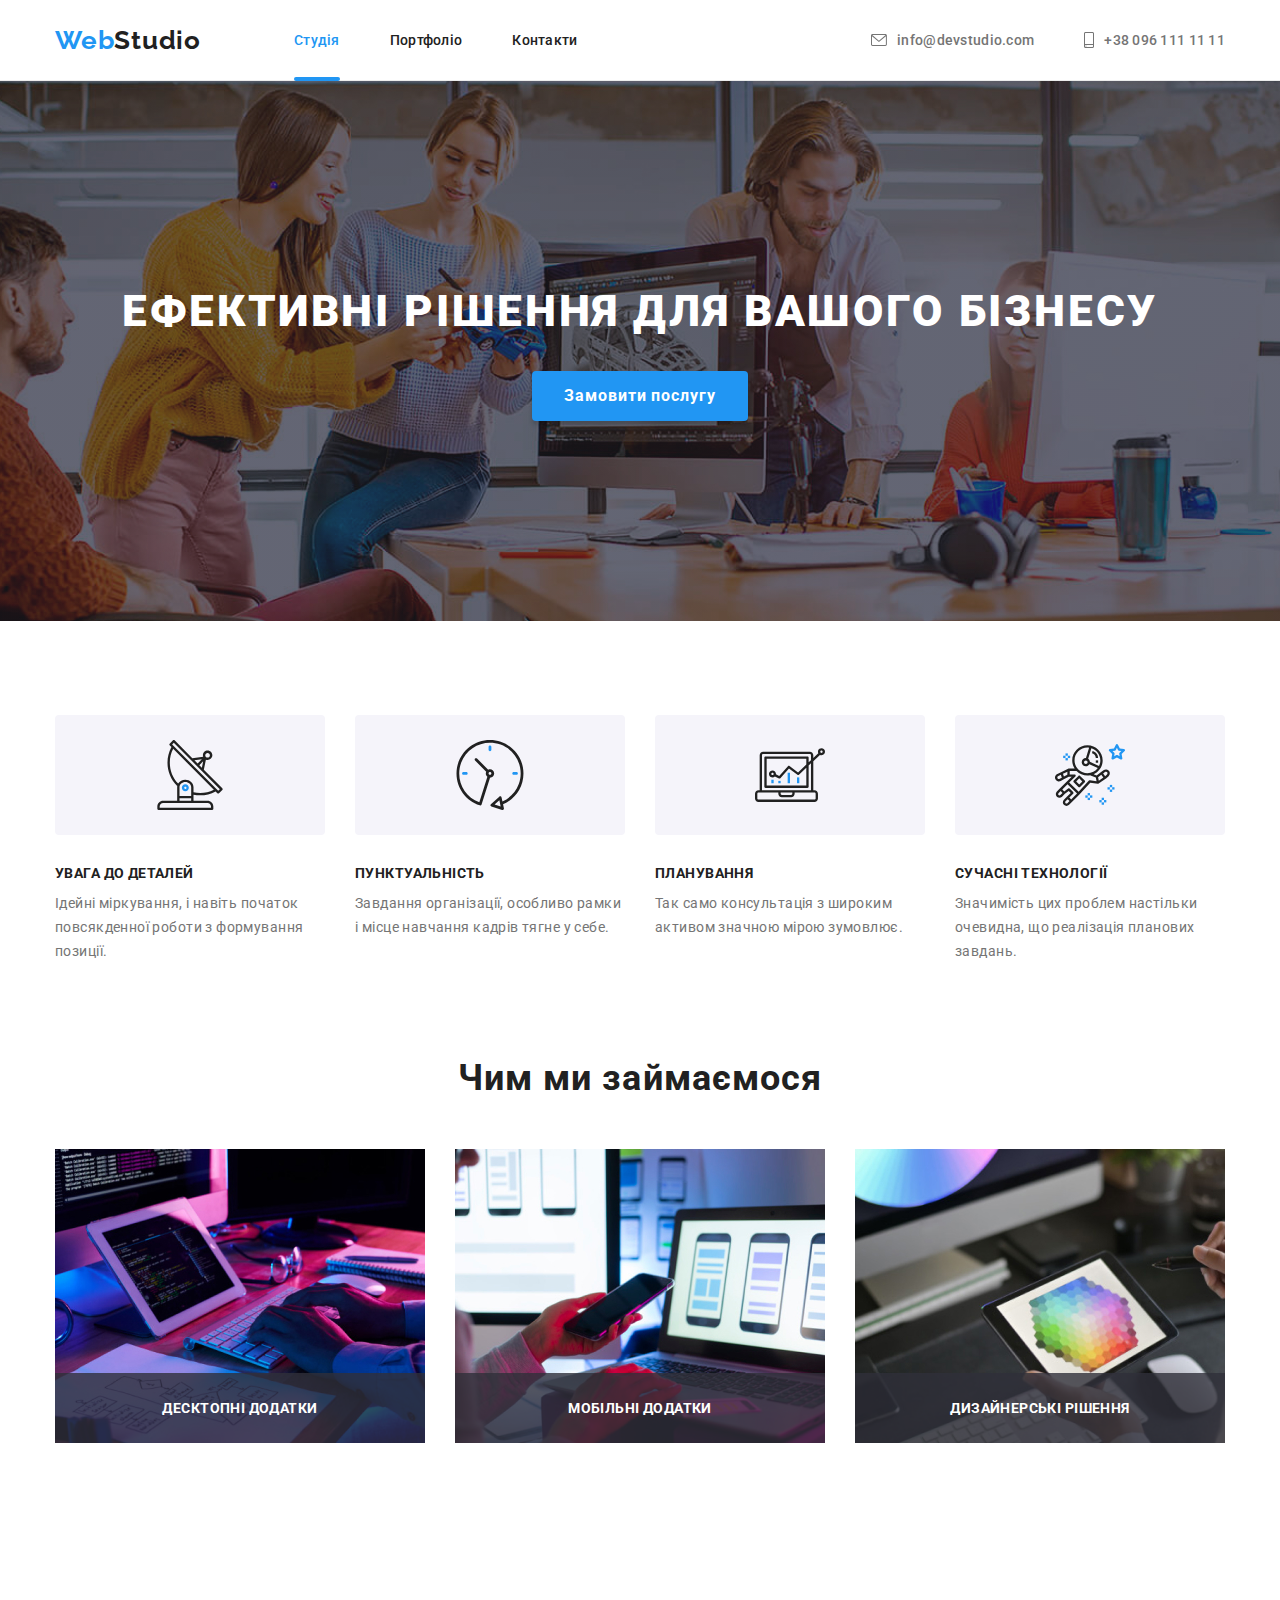
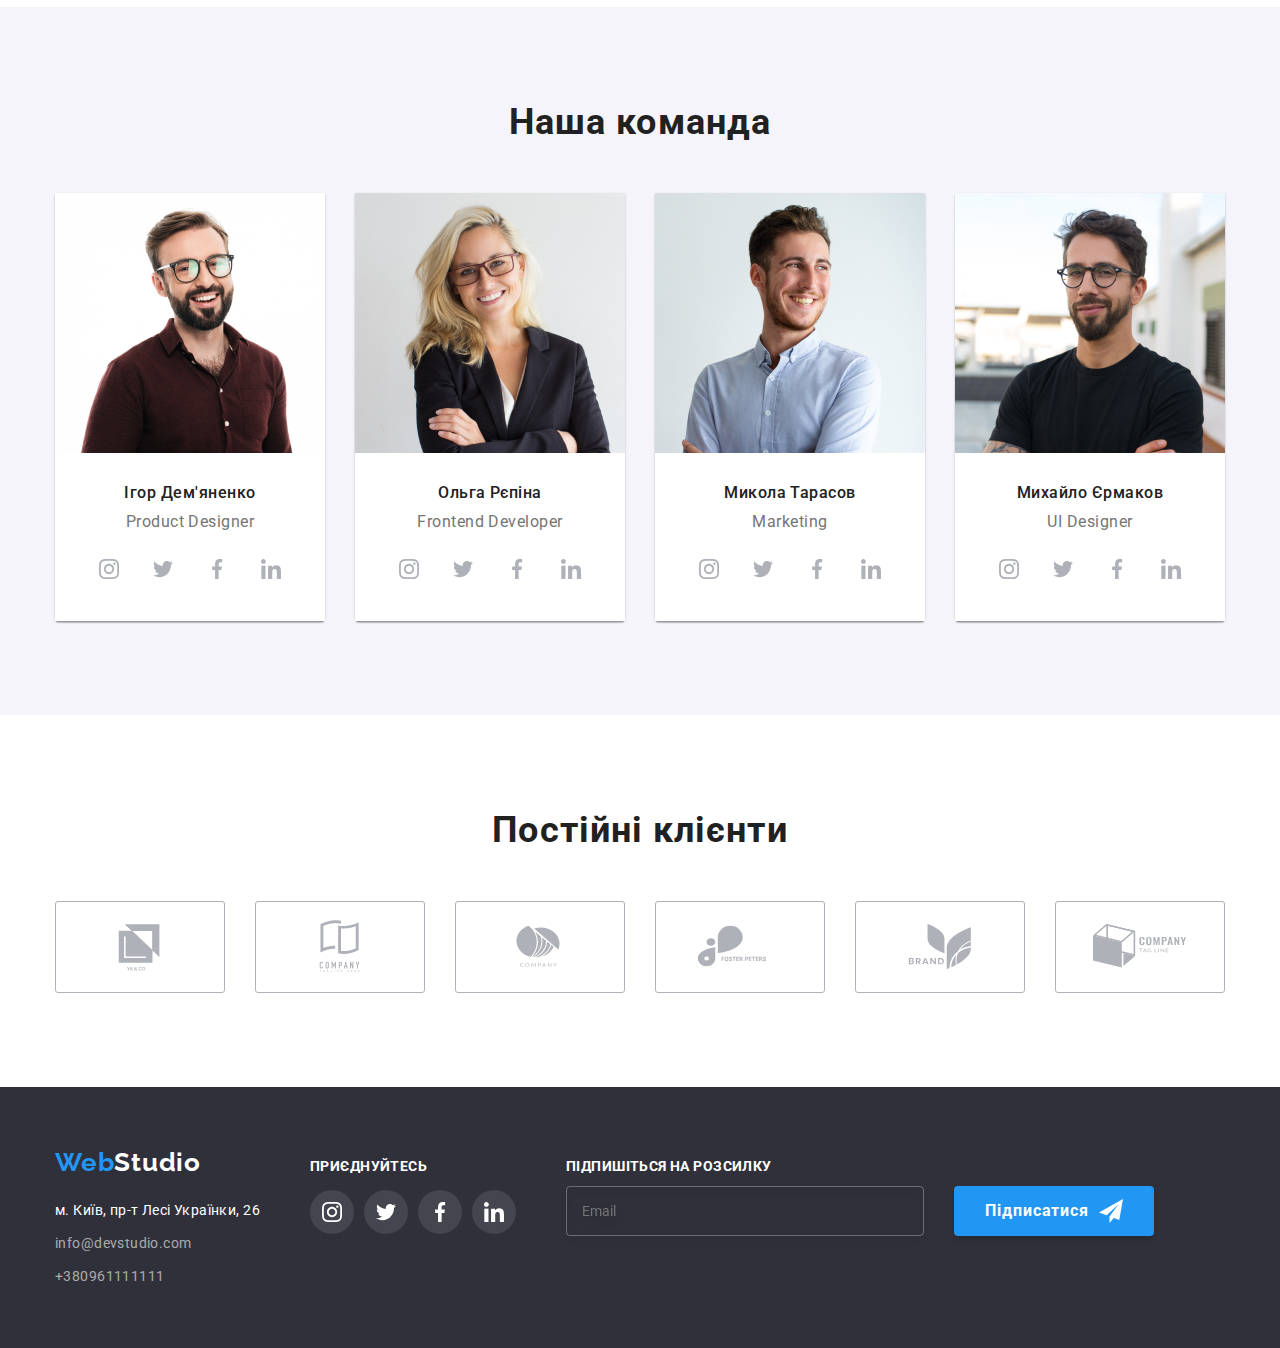
==== commit 42a83371: "dz 88888888" ====
--- a/index.html
+++ b/index.html
@@ -11,7 +11,7 @@
     <link rel="stylesheet" href="./css/main.min.css">
     <title>Website</title>
 </head>
-<body>
+<body no-scroll>
     <header class="page-header">
         <div class="container header-box">
             <a class="logo" href="/"><span class="logo-accent">Web</span><span class="logo-dark">Studio</span></a>            
@@ -44,6 +44,42 @@
                 </li>
             </ul>
         </div>
+
+        <a class="button-hamburger" href="#" data-menu-open>
+            <svg class="icon-envelope" width="20" height="20">
+             <use href="./images/symbol-defs.svg#icon-menu_24px"></use>
+            </svg>
+        </a>
+        <div class="mobile-menu" data-menu>
+            <button class="closed" data-menu-close ><svg width="11" height="11"><use href="./images/symbol-defs.svg#icon-Vector"></use></svg></button>
+
+            <nav class="mobile-menu-container">
+                <ul class="mobile-menu-navigation">
+                    <li class="mobile-menu-navigation__item">
+                        <a class="mobile-menu-navigation__link" href="./index.html">Студія</a>
+                    </li>
+                    <li class="mobile-menu-navigation__itemk">
+                        <a class="mobile-menu-navigation__link" href="./portfolio.html">Портфоліо</a>
+                    </li>
+                    <li class="mobile-menu-navigation__item">
+                        <a class="mobile-menu-navigation__link" href="/">Контакти</a>
+                    </li>
+                </ul>
+            </nav>
+
+            <div class="mobile-menu-contacts">
+                <a class="mobile-menu-contacts__tel" href="tel:+380961111111">+38 096 111 11 11</a>
+                <a class="mobile-menu-contacts__email" href="mailto:info@devstudio.com">info@devstudio.com</a>
+            </div>
+
+            <div class="mobile-menu-social">
+                <a href="#">Instagram</a>
+                <a href="#">Twitter</a>
+                <a href="#">Facebook</a>
+                <a href="#">LinkedIn</a>
+            </div>
+        </div>
+
     </header>
 
 
@@ -181,15 +217,15 @@
 
                     <ul class="aboutlist">
                         <li class="aboutlist-element">
-                            <img class="aboutlist-element__image" src="images/aboutus1.jpg" alt="Service 1" />                            
+                            <img class="aboutlist-element__image" src="images/desktop/aboutus1.jpg" alt="Service 1" />                            
                             <p class="aboutlist-element__label">Десктопні додатки</p>
                         </li>
                         <li class="aboutlist-element">
-                            <img class="aboutlist-element__image" src="images/aboutus2.jpg" alt="Service 2" />
+                            <img class="aboutlist-element__image" src="images/desktop/aboutus2.jpg" alt="Service 2" />
                             <p class="aboutlist-element__label">Мобільні додатки</p>
                         </li>
                         <li class="aboutlist-element">
-                            <img class="aboutlist-element__image" src="images/aboutus3.jpg" alt="Service 3" />
+                            <img class="aboutlist-element__image" src="images/desktop/aboutus3.jpg" alt="Service 3" />
                             <p class="aboutlist-element__label">Дизайнерські рішення</p>
                         </li>
                     </ul>
--- a/css/main.min.css
+++ b/css/main.min.css
@@ -1 +1 @@
-h1{font-family:"Roboto";font-style:normal;font-weight:900;font-size:44px;line-height:60px;text-align:center;letter-spacing:.06em;text-transform:uppercase;color:#aea4a4}:root{--accent-color: #2196F3;--title-color: #212121;--text-color: #757575}h1,h2,h3,h4,p{margin-top:0;margin-bottom:0}ul{margin:0;padding:0}img{display:block;max-width:100%;height:auto}p{font-size:1.2em}.page-header{border-bottom:1px solid #ececec}.page-header>*{-webkit-box-flex:1;-ms-flex:1;flex:1}.visually-hidden{position:absolute;white-space:nowrap;width:1px;height:1px;overflow:hidden;border:0;padding:0;clip:rect(0 0 0 0);-webkit-clip-path:inset(50%);clip-path:inset(50%);margin:-1px}.link.current{color:var(--accent-color)}.link{text-decoration:none}.icon-envelope{color:#757575;margin-right:10px}.list{list-style:none;padding:0;margin:0;display:-webkit-box;display:-ms-flexbox;display:flex;gap:30px}.nav-list{display:-webkit-box;display:-ms-flexbox;display:flex;gap:50px}img{display:block}body{font-family:"Roboto",sans-seerif;font-size:16px;letter-spacing:.03em;color:var(--text-color);color:var(--primary-text-color);background-color:var(--primary-white-color)}.title{font-weight:700;font-size:36px;line-height:42px;text-align:center;letter-spacing:.03em;color:var(--title-color);margin-bottom:50px}address{font-style:normal}.picture{padding:20px 24px;border-left:1px solid #eee;border-right:1px solid #eee;border-bottom:1px solid #eee}.section-total{padding-top:94px;padding-bottom:94px}.container,.container-footer,.container-about{width:100%;padding:0px 15px;margin-left:auto;margin-right:auto}@media screen and (max-width: 767px){.container,.container-footer,.container-about{width:100%;max-width:450px}}@media screen and (max-width: 1999px){.container,.container-footer,.container-about{width:768px}}@media screen and (min-width: 1200px){.container,.container-footer,.container-about{width:1200px}}.section,.section-about{padding-bottom:94px;padding-top:94px}.section-about{padding-top:0px}@media screen and (min-width: 480px){.container-about{display:none}}.container-about__title{font-weight:700;font-size:36px;line-height:42px;text-align:center;letter-spacing:.03em;color:#212121;margin-bottom:50px}.hero{background-color:#2f303a;text-align:center;display:-webkit-box;display:-ms-flexbox;display:flex;-webkit-box-align:center;-ms-flex-align:center;align-items:center;padding-top:200px;padding-bottom:200px;background-repeat:no-repeat;background-position:center;background-size:1600px;background-image:-webkit-gradient(linear, left top, left bottom, from(rgba(47, 48, 58, 0.4)), to(rgba(47, 48, 58, 0.4))),url(../images/mobile/splash.jpg);background-image:linear-gradient(rgba(47, 48, 58, 0.4), rgba(47, 48, 58, 0.4)),url(../images/mobile/splash.jpg)}@media screen and (min-device-pixel-ratio: 2)and (max-width: 767px),screen and (-webkit-min-device-pixel-ratio: 2)and (max-width: 767px),screen and (min-resolution: 192dpi)and (max-width: 767px),screen and (min-resolution: 2dppx)and (max-width: 767px){.hero{background-image:-webkit-gradient(linear, left top, left bottom, from(rgba(47, 48, 58, 0.4)), to(rgba(47, 48, 58, 0.4))),url(../images/mobile/splash@2x.jpg);background-image:linear-gradient(rgba(47, 48, 58, 0.4), rgba(47, 48, 58, 0.4)),url(../images/mobile/splash@2x.jpg)}}@media screen and (min-width: 768px){.hero{background-image:-webkit-gradient(linear, left top, left bottom, from(rgba(47, 48, 58, 0.4)), to(rgba(47, 48, 58, 0.4))),url(../images/tablet/splash.jpg);background-image:linear-gradient(rgba(47, 48, 58, 0.4), rgba(47, 48, 58, 0.4)),url(../images/tablet/splash.jpg)}}@media screen and (min-device-pixel-ratio: 2)and (min-width: 768px),screen and (-webkit-min-device-pixel-ratio: 2)and (min-width: 768px),screen and (min-resolution: 192dpi)and (min-width: 768px),screen and (min-resolution: 2dppx)and (min-width: 768px){.hero{background-image:-webkit-gradient(linear, left top, left bottom, from(rgba(47, 48, 58, 0.4)), to(rgba(47, 48, 58, 0.4))),url(../images/tablet/splash@2x.jpg);background-image:linear-gradient(rgba(47, 48, 58, 0.4), rgba(47, 48, 58, 0.4)),url(../images/tablet/splash@2x.jpg)}}@media screen and (min-width: 1200px){.hero{background-image:-webkit-gradient(linear, left top, left bottom, from(rgba(47, 48, 58, 0.4)), to(rgba(47, 48, 58, 0.4))),url(../images/desktop/splash.jpg);background-image:linear-gradient(rgba(47, 48, 58, 0.4), rgba(47, 48, 58, 0.4)),url(../images/desktop/splash.jpg)}}@media screen and (min-width: 1200px)and (min-device-pixel-ratio: 2)and (min-width: 1200px),screen and (min-width: 1200px)and (-webkit-min-device-pixel-ratio: 2)and (min-width: 1200px),screen and (min-width: 1200px)and (min-resolution: 192dpi)and (min-width: 1200px),screen and (min-width: 1200px)and (min-resolution: 2dppx)and (min-width: 1200px){.hero{background-image:-webkit-gradient(linear, left top, left bottom, from(rgba(47, 48, 58, 0.4)), to(rgba(47, 48, 58, 0.4))),url(../images/desktop/splash@2x.jpg);background-image:linear-gradient(rgba(47, 48, 58, 0.4), rgba(47, 48, 58, 0.4)),url(../images/desktop/splash@2x.jpg)}}.hero .container-hero{width:1200px;padding:0px 15px;margin-left:auto;margin-right:auto}.hero .container-hero__title{width:700px;margin:0 auto 30px auto;font-weight:900;font-size:44px;line-height:60px;text-align:center;letter-spacing:.06em;text-transform:uppercase;color:#fff}.hero .container-hero__button{font-family:"Roboto";font-weight:700;font-size:16px;line-height:30px;letter-spacing:.06em;color:#fff;cursor:pointer;background:#2196f3;-webkit-box-shadow:0px 4px 4px rgba(0,0,0,.15);box-shadow:0px 4px 4px rgba(0,0,0,.15);border-radius:4px;padding:10px;border:0px;width:216px;-webkit-transition:background-color 250ms cubic-bezier(0.4, 0, 0.2, 1);transition:background-color 250ms cubic-bezier(0.4, 0, 0.2, 1)}.list-kontact{list-style:none;gap:50px;margin-left:auto;-webkit-transition:background-color 250ms cubic-bezier(0.4, 0, 0.2, 1);transition:background-color 250ms cubic-bezier(0.4, 0, 0.2, 1);display:-webkit-box;display:-ms-flexbox;display:flex}@media screen and (max-width: 1199px){.list-kontact{-webkit-box-orient:vertical;-webkit-box-direction:normal;-ms-flex-direction:column;flex-direction:column;gap:14px}}.list-kontact li{gap:50px}.list-kontact a{color:var(--text-color);fill:var(--text-color);display:-webkit-box;display:-ms-flexbox;display:flex;-webkit-box-align:center;-ms-flex-align:center;align-items:center;-webkit-transition:color 250ms cubic-bezier(0.4, 0, 0.2, 1);transition:color 250ms cubic-bezier(0.4, 0, 0.2, 1)}.list-kontact a:hover{color:var(--accent-color);fill:var(--accent-color)}.list-kontact a:focus{color:var(--accent-color);fill:var(--accent-color)}.contacts-li{font-family:"Roboto";font-style:normal;font-weight:500;font-size:14px;line-height:16px;letter-spacing:.02em;color:var(--text-color)}.contact-label{color:#757575;font-family:"Roboto";font-style:normal;font-weight:400;font-size:12px;line-height:14px;letter-spacing:.01em;display:block;margin-bottom:10px}.container-footer{gap:50px}@media screen and (max-width: 1199px){.container-footer{display:-webkit-box;display:-ms-flexbox;display:flex;text-align:center;-webkit-box-align:center !important;-ms-flex-align:center !important;align-items:center !important;-webkit-box-pack:center;-ms-flex-pack:center;justify-content:center;-webkit-box-orient:vertical;-webkit-box-direction:normal;-ms-flex-direction:column;flex-direction:column}}.footer{font-family:"Roboto";font-style:normal;font-weight:400;font-size:14px;line-height:24px;letter-spacing:.03em;background:#2f303a;color:#fff;padding-top:60px;padding-bottom:60px}.footer .container,.footer .container-about,.footer .container-footer{display:-webkit-box;display:-ms-flexbox;display:flex;-webkit-box-align:baseline;-ms-flex-align:baseline;align-items:baseline}.footer-contacts-li a{color:rgba(255,255,255,.6);-webkit-transition:color 250ms cubic-bezier(0.4, 0, 0.2, 1);transition:color 250ms cubic-bezier(0.4, 0, 0.2, 1)}.footer-contacts-li{margin-top:9px}.footer-contacts-li a:hover{color:var(--accent-color)}.footer-contacts-li a:focus{color:var(--accent-color)}.footer h2{color:#fff}@media screen and (max-width: 1199px){.footer-subscription{width:100%}}.footer-form{display:-webkit-box;display:-ms-flexbox;display:flex;gap:30px}@media screen and (max-width: 1199px){.footer-form{-webkit-box-orient:vertical;-webkit-box-direction:normal;-ms-flex-direction:column;flex-direction:column}}.footer-form input{border:1px solid rgba(255,255,255,.3);-webkit-filter:drop-shadow(0px 4px 4px rgba(0, 0, 0, 0.15));filter:drop-shadow(0px 4px 4px rgba(0, 0, 0, 0.15));border-radius:4px;background:rgba(0,0,0,0);color:rgba(255,255,255,.3);padding-left:15px;padding-right:15px;height:50px;width:358px}@media screen and (max-width: 1199px){.footer-form input{width:100%}}.list-footer{list-style:none;padding:0;margin:0;margin-top:20px}.footer-join{text-transform:uppercase;font-family:"Roboto";font-style:normal;font-weight:700;font-size:14px;line-height:16px;letter-spacing:.03em;text-transform:uppercase;color:#fff;margin-bottom:12px}.footer-link:focus,.footer-link:hover{background-color:var(--accent-color)}.footer-link{width:100%;height:100%;fill:#fff;display:-webkit-box;display:-ms-flexbox;display:flex;-webkit-box-pack:center;-ms-flex-pack:center;justify-content:center;-webkit-box-align:center;-ms-flex-align:center;align-items:center;background:rgba(255,255,255,.1);border-radius:50%;-webkit-transition:background-color 250ms cubic-bezier(0.4, 0, 0.2, 1);transition:background-color 250ms cubic-bezier(0.4, 0, 0.2, 1)}.portfolio-container{display:-webkit-box;display:-ms-flexbox;display:flex;-ms-flex-wrap:wrap;flex-wrap:wrap;gap:30px}.portfolio-link{display:block}.overlay{position:absolute;top:0;left:0;width:100%;height:100%;background:rgba(33,150,243,.9);color:#fff;font-family:"Roboto";font-size:18px;line-height:28px;overflow:auto;-webkit-transform:translateY(100%);transform:translateY(100%);-webkit-transition:-webkit-transform 250ms cubic-bezier(0.4, 0, 0.2, 1);transition:-webkit-transform 250ms cubic-bezier(0.4, 0, 0.2, 1);transition:transform 250ms cubic-bezier(0.4, 0, 0.2, 1);transition:transform 250ms cubic-bezier(0.4, 0, 0.2, 1), -webkit-transform 250ms cubic-bezier(0.4, 0, 0.2, 1);padding:63px 24px}.portfolio-img{position:relative;overflow:hidden}.portfolio-link:focus,.portfolio-link:hover{-webkit-box-shadow:0px 1px 1px rgba(0,0,0,.12),0px 4px 4px rgba(0,0,0,.06),1px 4px 6px rgba(0,0,0,.16);box-shadow:0px 1px 1px rgba(0,0,0,.12),0px 4px 4px rgba(0,0,0,.06),1px 4px 6px rgba(0,0,0,.16)}.portfolio-title{font-weight:700;font-size:18px;line-height:36px;letter-spacing:.06em;color:var(--title-color);margin-top:0;margin-bottom:4px}.portfolio-text{font-size:16px;line-height:30px;letter-spacing:.03em;color:var(--text-color);margin:0}.portfolio-item:nth-child(3n){margin-right:0}.portfolio-item:nth-last-child(-n+3){margin-bottom:0}.portfolio-link:hover .overlay,.portfolio-link:focus .overlay{-webkit-transform:translateY(0%);transform:translateY(0%)}.list-filters{display:-webkit-box;display:-ms-flexbox;display:flex;gap:8px;-webkit-box-align:center;-ms-flex-align:center;align-items:center;-webkit-box-pack:center;-ms-flex-pack:center;justify-content:center;margin-bottom:50px}.link-item:nth-last-child(-n+3){margin-right:8px}.container-header{width:1200px;padding-left:15px;padding-right:15px;margin-left:auto;margin-right:auto;display:-webkit-box;display:-ms-flexbox;display:flex;-webkit-box-orient:horizontal;-webkit-box-direction:normal;-ms-flex-direction:row;flex-direction:row}.header-box{display:-webkit-box;display:-ms-flexbox;display:flex;height:80px;-webkit-box-align:center;-ms-flex-align:center;align-items:center;-webkit-transition:background-color 250ms cubic-bezier(0.4, 0, 0.2, 1);transition:background-color 250ms cubic-bezier(0.4, 0, 0.2, 1)}@media screen and (max-width: 1999px){.team-list{-ms-flex-wrap:wrap;flex-wrap:wrap}}.team-title{font-weight:500;font-size:16px;line-height:19px;text-align:center;letter-spacing:.03em;color:var(--title-color);margin-bottom:10px}.team-text{font-size:16px;line-height:19px;text-align:center;letter-spacing:.03em;color:var(--text-color)}.team{background:#f5f4fa}.team-item__image{width:270px}@media screen and (max-width: 767px){.team-item__image{width:100%;max-width:450px}}@media screen and (min-width: 768px){.team-item__image{width:354px}}@media screen and (min-width: 1200px){.team-item__image{width:270px}}.team-item{width:270px;-webkit-box-shadow:0px 1px 3px rgba(0,0,0,.12),0px 1px 1px rgba(0,0,0,.14),0px 2px 1px rgba(0,0,0,.2);box-shadow:0px 1px 3px rgba(0,0,0,.12),0px 1px 1px rgba(0,0,0,.14),0px 2px 1px rgba(0,0,0,.2);border-radius:0px 0px 4px 4px}@media screen and (max-width: 767px){.team-item{width:100%;max-width:450px}}@media screen and (min-width: 768px){.team-item{width:354px}}@media screen and (min-width: 1200px){.team-item{width:270px}}.team-humen{padding:30px;background-color:#fff}.list-clients{display:-webkit-box;display:-ms-flexbox;display:flex;-webkit-box-pack:center;-ms-flex-pack:center;justify-content:center;list-style:none;gap:30px}@media screen and (max-width: 1999px){.list-clients{-ms-flex-wrap:wrap;flex-wrap:wrap}}.list-clients li{width:170px;height:92px}@media screen and (max-width: 767px){.list-clients li{width:190px}}@media screen and (min-width: 768px){.list-clients li{width:226px}}@media screen and (min-width: 1200px){.list-clients li{width:170px}}.list-clients li:last-child{margin-right:0px}.list-clients-link{height:100%;width:100%;fill:#afb1b8;border:1px solid #afb1b8;border-radius:3px;display:-webkit-box;display:-ms-flexbox;display:flex;-webkit-box-pack:center;-ms-flex-pack:center;justify-content:center;-webkit-box-align:center;-ms-flex-align:center;align-items:center;-webkit-transition:background-color 250ms cubic-bezier(0.4, 0, 0.2, 1),fill 250ms cubic-bezier(0.4, 0, 0.2, 1);transition:background-color 250ms cubic-bezier(0.4, 0, 0.2, 1),fill 250ms cubic-bezier(0.4, 0, 0.2, 1)}.list-clients-link:focus,.list-clients-link:hover{border-color:var(--accent-color);fill:#2196f3}.feature-image{width:270px;height:120px;display:-webkit-box;display:-ms-flexbox;display:flex;-webkit-box-align:center;-ms-flex-align:center;align-items:center;-webkit-box-pack:center;-ms-flex-pack:center;justify-content:center;text-align:center;margin-bottom:30px;background-color:#f5f4fa;border-radius:4px}@media screen and (max-width: 767px){.feature-image{width:100%}}@media screen and (min-width: 768px){.feature-image{width:354px}}@media screen and (min-width: 1200px){.feature-image{width:270px}}.feature-title{font-weight:700;font-size:14px;line-height:16px;letter-spacing:.03em;text-transform:uppercase;color:var(--title-color);margin-bottom:10px}.feature-text{font-size:14px;line-height:24px;letter-spacing:.03em;color:var(--text-color)}@media screen and (max-width: 767px){.feature-item{width:100%}}@media screen and (min-width: 768px){.feature-item{width:354px}}@media screen and (min-width: 1200px){.feature-item{width:270px}}.feature-list{display:-webkit-box;display:-ms-flexbox;display:flex;gap:30px}@media screen and (max-width: 1199px){.feature-list{-ms-flex-wrap:wrap;flex-wrap:wrap}}.aboutlist{list-style:none;padding:0;margin:0;display:-webkit-box;display:-ms-flexbox;display:flex;gap:30px}.aboutlist-element__image{width:370px}.aboutlist-element__label{background:rgba(47,48,58,.8);width:370px;height:70px;display:-webkit-box;display:-ms-flexbox;display:flex;-webkit-box-align:center;-ms-flex-align:center;align-items:center;-webkit-box-pack:center;-ms-flex-pack:center;justify-content:center;position:relative;bottom:70px;font-family:"Roboto";font-style:normal;font-weight:700;font-size:14px;line-height:16px;text-align:center;letter-spacing:.03em;text-transform:uppercase;color:#fff}.logo{text-decoration:none;font-family:"Raleway";font-style:normal;font-weight:700;font-size:26px;line-height:31px;letter-spacing:.03em;color:var(--accent-color)}.logo-dark{color:var(--title-color)}.logo-light{color:#fff}.backdrop.is-hidden{visibility:hidden;opacity:0;pointer-events:none}.backdrop{position:fixed;width:100%;height:100%;left:0;top:0;background:rgba(0,0,0,.2);-webkit-box-shadow:0px 4px 4px rgba(0,0,0,.15);box-shadow:0px 4px 4px rgba(0,0,0,.15);-webkit-transition:opacity 250ms cubic-bezier(0.4, 0, 0.2, 1),visibility 250ms cubic-bezier(0.4, 0, 0.2, 1);transition:opacity 250ms cubic-bezier(0.4, 0, 0.2, 1),visibility 250ms cubic-bezier(0.4, 0, 0.2, 1)}.modal{position:absolute;top:50%;left:50%;-webkit-transform:translate(-50%, -50%);transform:translate(-50%, -50%);padding:40px;width:528px;min-height:581px;background-color:#fff;border-radius:4px;-webkit-box-shadow:0px 1px 3px rgba(0,0,0,.12),0px 1px 1px rgba(0,0,0,.14),0px 2px 1px rgba(0,0,0,.2);box-shadow:0px 1px 3px rgba(0,0,0,.12),0px 1px 1px rgba(0,0,0,.14),0px 2px 1px rgba(0,0,0,.2)}.modal-link{color:var(--accent-text-color);margin-left:3px;-webkit-transition-property:border-color;transition-property:border-color;-webkit-transition-duration:250ms;transition-duration:250ms;-webkit-transition-timing-function:cubic-bezier(0.4, 0, 0.2, 1);transition-timing-function:cubic-bezier(0.4, 0, 0.2, 1)}.modal-link:hover,.modal-link:focus{text-decoration:none;border-color:var(--button-background-color)}.modal h4{font-family:"Roboto";font-style:normal;font-weight:700;font-size:20px;line-height:23px;text-align:center;letter-spacing:.03em;color:#212121;margin-bottom:18px}.closed{position:absolute;top:8px;right:8px;display:-webkit-box;display:-ms-flexbox;display:flex;-webkit-box-align:center;-ms-flex-align:center;align-items:center;-webkit-box-pack:center;-ms-flex-pack:center;justify-content:center;width:30px;height:30px;padding:0;border-radius:50%;background:#fff;border:1px solid rgba(0,0,0,.1);cursor:pointer}.closed:hover{background:var(--accent-color);fill:#fff}.contact-form{text-align:left;margin-top:12px}.contact-form a{color:var(--accent-color)}.contact-form input[type=text],.contact-form input[type=tel],.contact-form input[type=email]{border:1px solid rgba(33,33,33,.2);color:#757575;border-radius:4px;height:40px;width:448px;padding:11px 12px 11px 32px}.contact-form input[type=text]:hover,.contact-form input[type=text]:focus,.contact-form input[type=tel]:hover,.contact-form input[type=tel]:focus,.contact-form input[type=email]:hover,.contact-form input[type=email]:focus{border-color:var(--accent-color);color:var(--accent-color);cursor:pointer}.contact-form textarea{border:1px solid rgba(33,33,33,.2);color:#757575;border-radius:4px;padding-left:10px;padding-right:10px;height:120px;width:448px;padding:12px 16px 12px 16px;display:block}.contact-form textarea:hover,.contact-form textarea:focus{border-color:var(--accent-color);color:var(--accent-color);cursor:pointer}.contact-form .checkbox-label{display:-webkit-box;display:-ms-flexbox;display:flex;-webkit-box-align:center;-ms-flex-align:center;align-items:center;margin-bottom:0;font-weight:400;font-size:14px;line-height:24px;letter-spacing:.03em;color:#757575}.contact-form .comment-text{color:#757575;font-family:"Roboto";font-style:normal;font-weight:400;font-size:12px;line-height:14px;letter-spacing:.01em;display:block;margin-bottom:20px}.contact-form .action-button{margin-top:42px}.contact-form .input-group{margin-top:4px;position:relative}.contact-form .input-group .input-icon{position:absolute;top:10px;left:10px}.contact-form .input-group:hover{fill:var(--accent-color)}.contact-form .icon-checked{width:16px;height:15px;margin-right:8px;border:2px solid var(--title-color);border-radius:3px;fill:rgba(0,0,0,0);display:-webkit-box;display:-ms-flexbox;display:flex}.contact-form .checkbox{-webkit-appearance:none;-moz-appearance:none;-webkit-transition-property:background-color;transition-property:background-color;-webkit-transition-duration:250ms;transition-duration:250ms;-webkit-transition-timing-function:cubic-bezier(0.4, 0, 0.2, 1);transition-timing-function:cubic-bezier(0.4, 0, 0.2, 1)}.contact-form .checkbox:checked+.icon-checked{border:none;fill:var(--accent-color)}.contact-form .checkbox:focus+.icon-checked,.contact-form .checkbox:hover+.icon-checked{outline:1px solid var(--accent-color)}.contact-form .text-up{width:448px;height:23px;left:576px;top:261px;font-family:"Roboto";font-style:normal;font-weight:700;font-size:20px;line-height:23px;text-align:center;letter-spacing:.03em;color:#212121}.page-navigation{font-family:"Roboto";font-style:normal;font-weight:500;font-size:14px;line-height:16px;letter-spacing:.02em;color:var(--title-color);margin-left:93px}.page-navigation a{color:var(--title-color);padding-top:32px;padding-bottom:32px;display:inline-block;-webkit-transition:color 250ms cubic-bezier(0.4, 0, 0.2, 1);transition:color 250ms cubic-bezier(0.4, 0, 0.2, 1);position:relative}.page-navigation a:hover,.page-navigation a:focus{color:var(--accent-color)}.current::after{position:absolute;content:"";display:block;width:100%;bottom:-1px;left:0;height:4px;border-radius:2px;background-color:var(--accent-color)}.link-nav:hover::after{background:#2196f3}.social-person-list{list-style:none;display:-webkit-box;display:-ms-flexbox;display:flex;-webkit-box-pack:center;-ms-flex-pack:center;justify-content:center;-webkit-box-align:center;-ms-flex-align:center;align-items:center;margin-top:16px}.social-person-list li{width:44px;height:44px;margin-right:10px}.social-link{width:100%;height:100%;fill:#afb1b8;display:-webkit-box;display:-ms-flexbox;display:flex;-webkit-box-pack:center;-ms-flex-pack:center;justify-content:center;-webkit-box-align:center;-ms-flex-align:center;align-items:center;border-radius:50%;-webkit-transition:background-color 250ms cubic-bezier(0.4, 0, 0.2, 1);transition:background-color 250ms cubic-bezier(0.4, 0, 0.2, 1)}.social-person-list li:last-child{margin-right:0px}.social-link:hover,.social-link:focus{background-color:#2196f3;fill:#fff}.social-footer-list{list-style:none;display:-webkit-box;display:-ms-flexbox;display:flex;-webkit-box-pack:center;-ms-flex-pack:center;justify-content:center;-webkit-box-align:center;-ms-flex-align:center;align-items:center;margin-top:16px}.social-footer-list li{width:44px;height:44px;margin-right:10px}.social-footer-list li:last-child{margin-right:0px}.social-list_item-link{display:inline-block;width:50px;height:50px}.action-button{display:-webkit-box;display:-ms-flexbox;display:flex;-webkit-box-pack:center;-ms-flex-pack:center;justify-content:center;-webkit-box-align:center;-ms-flex-align:center;align-items:center;font-family:"Roboto";font-weight:700;font-size:16px;line-height:30px;letter-spacing:.06em;color:#fff;cursor:pointer;background:var(--accent-color);-webkit-box-shadow:0px 4px 4px rgba(0,0,0,.15);box-shadow:0px 4px 4px rgba(0,0,0,.15);border-radius:4px;border:0px;-webkit-transition:background-color 250ms cubic-bezier(0.4, 0, 0.2, 1);transition:background-color 250ms cubic-bezier(0.4, 0, 0.2, 1);margin-left:auto;margin-right:auto;padding:10px;padding-left:24px;padding-right:24px;width:200px}.action-button .button-icon{fill:#fff;color:#fff;margin-left:10px}.hero-button:hover,.hero-button:focus{background-color:#188ce8}.button-port:hover,.button-port:focus{background-color:#2196f3;-webkit-box-shadow:0px 3px 1px rgba(0,0,0,.1),0px 1px 2px rgba(0,0,0,.08),0px 2px 2px rgba(0,0,0,.12);box-shadow:0px 3px 1px rgba(0,0,0,.1),0px 1px 2px rgba(0,0,0,.08),0px 2px 2px rgba(0,0,0,.12);color:#fff}.button-port{font-family:"Roboto";font-style:normal;font-weight:500;font-size:16px;line-height:26px;text-align:center;letter-spacing:.03em;cursor:pointer;color:var(--title-color);background:#f5f4fa;border-radius:4px;border:0px;padding:6px 22px;-webkit-transition:background-color 250ms cubic-bezier(0.4, 0, 0.2, 1),color 250ms cubic-bezier(0.4, 0, 0.2, 1),bbox-shadow 250ms cubic-bezier(0.4, 0, 0.2, 1);transition:background-color 250ms cubic-bezier(0.4, 0, 0.2, 1),color 250ms cubic-bezier(0.4, 0, 0.2, 1),bbox-shadow 250ms cubic-bezier(0.4, 0, 0.2, 1)}/*# sourceMappingURL=main.min.css.map */+h1{font-family:"Roboto";font-style:normal;font-weight:900;font-size:44px;line-height:60px;text-align:center;letter-spacing:.06em;text-transform:uppercase;color:#aea4a4}:root{--accent-color: #2196F3;--title-color: #212121;--text-color: #757575}h1,h2,h3,h4,p{margin-top:0;margin-bottom:0}ul{margin:0;padding:0}img{display:block;max-width:100%;height:auto}p{font-size:1.2em}.page-header{border-bottom:1px solid #ececec}.page-header>*{-webkit-box-flex:1;-ms-flex:1;flex:1}.visually-hidden{position:absolute;white-space:nowrap;width:1px;height:1px;overflow:hidden;border:0;padding:0;clip:rect(0 0 0 0);-webkit-clip-path:inset(50%);clip-path:inset(50%);margin:-1px}.link.current{color:var(--accent-color)}.link{text-decoration:none}.icon-envelope{color:#757575;margin-right:10px}.list{list-style:none;padding:0;margin:0;display:-webkit-box;display:-ms-flexbox;display:flex;gap:30px}.nav-list{display:-webkit-box;display:-ms-flexbox;display:flex;gap:50px}img{display:block}body{font-family:"Roboto",sans-seerif;font-size:16px;letter-spacing:.03em;color:var(--text-color);color:var(--primary-text-color);background-color:var(--primary-white-color)}.title{font-weight:700;font-size:36px;line-height:42px;text-align:center;letter-spacing:.03em;color:var(--title-color);margin-bottom:50px}address{font-style:normal}.picture{padding:20px 24px;border-left:1px solid #eee;border-right:1px solid #eee;border-bottom:1px solid #eee}.section-total{padding-top:94px;padding-bottom:94px}.container,.container-footer,.container-about{width:100%;padding:0px 15px;margin-left:auto;margin-right:auto}@media screen and (max-width: 767px){.container,.container-footer,.container-about{width:100%;max-width:450px}}@media screen and (min-width: 768px){.container,.container-footer,.container-about{width:768px}}@media screen and (min-width: 1200px){.container,.container-footer,.container-about{width:1200px}}.section,.section-about{padding-bottom:94px;padding-top:94px}.section-about{padding-top:0px}@media screen and (max-width: 1199px){.container-about{display:none}}.container-about__title{font-weight:700;font-size:36px;line-height:42px;text-align:center;letter-spacing:.03em;color:#212121;margin-bottom:50px}.hero{background-color:#2f303a;text-align:center;display:-webkit-box;display:-ms-flexbox;display:flex;-webkit-box-align:center;-ms-flex-align:center;align-items:center;padding-top:200px;padding-bottom:200px;background-repeat:no-repeat;background-position:center;background-size:1600px;background-image:-webkit-gradient(linear, left top, left bottom, from(rgba(47, 48, 58, 0.4)), to(rgba(47, 48, 58, 0.4))),url(../images/mobile/splash.jpg);background-image:linear-gradient(rgba(47, 48, 58, 0.4), rgba(47, 48, 58, 0.4)),url(../images/mobile/splash.jpg)}@media screen and (min-device-pixel-ratio: 2)and (max-width: 767px),screen and (-webkit-min-device-pixel-ratio: 2)and (max-width: 767px),screen and (min-resolution: 192dpi)and (max-width: 767px),screen and (min-resolution: 2dppx)and (max-width: 767px){.hero{background-image:-webkit-gradient(linear, left top, left bottom, from(rgba(47, 48, 58, 0.4)), to(rgba(47, 48, 58, 0.4))),url(../images/mobile/splash@2x.jpg);background-image:linear-gradient(rgba(47, 48, 58, 0.4), rgba(47, 48, 58, 0.4)),url(../images/mobile/splash@2x.jpg);height:400px}}@media screen and (min-width: 768px){.hero{background-image:-webkit-gradient(linear, left top, left bottom, from(rgba(47, 48, 58, 0.4)), to(rgba(47, 48, 58, 0.4))),url(../images/tablet/splash.jpg);background-image:linear-gradient(rgba(47, 48, 58, 0.4), rgba(47, 48, 58, 0.4)),url(../images/tablet/splash.jpg)}}@media screen and (min-device-pixel-ratio: 2)and (min-width: 768px),screen and (-webkit-min-device-pixel-ratio: 2)and (min-width: 768px),screen and (min-resolution: 192dpi)and (min-width: 768px),screen and (min-resolution: 2dppx)and (min-width: 768px){.hero{background-image:-webkit-gradient(linear, left top, left bottom, from(rgba(47, 48, 58, 0.4)), to(rgba(47, 48, 58, 0.4))),url(../images/tablet/splash@2x.jpg);background-image:linear-gradient(rgba(47, 48, 58, 0.4), rgba(47, 48, 58, 0.4)),url(../images/tablet/splash@2x.jpg)}}@media screen and (min-width: 1200px){.hero{background-image:-webkit-gradient(linear, left top, left bottom, from(rgba(47, 48, 58, 0.4)), to(rgba(47, 48, 58, 0.4))),url(../images/desktop/splash.jpg);background-image:linear-gradient(rgba(47, 48, 58, 0.4), rgba(47, 48, 58, 0.4)),url(../images/desktop/splash.jpg)}}@media screen and (min-width: 1200px)and (min-device-pixel-ratio: 2)and (min-width: 1200px),screen and (min-width: 1200px)and (-webkit-min-device-pixel-ratio: 2)and (min-width: 1200px),screen and (min-width: 1200px)and (min-resolution: 192dpi)and (min-width: 1200px),screen and (min-width: 1200px)and (min-resolution: 2dppx)and (min-width: 1200px){.hero{background-image:-webkit-gradient(linear, left top, left bottom, from(rgba(47, 48, 58, 0.4)), to(rgba(47, 48, 58, 0.4))),url(../images/desktop/splash@2x.jpg);background-image:linear-gradient(rgba(47, 48, 58, 0.4), rgba(47, 48, 58, 0.4)),url(../images/desktop/splash@2x.jpg)}}.hero .container-hero{padding:0px 15px;margin-left:auto;margin-right:auto}.hero .container-hero__title{margin:0 auto 30px auto;font-weight:900;font-size:44px;line-height:60px;text-align:center;letter-spacing:.06em;text-transform:uppercase;color:#fff}.hero .container-hero__button{font-family:"Roboto";font-weight:700;font-size:16px;line-height:30px;letter-spacing:.06em;color:#fff;cursor:pointer;background:#2196f3;-webkit-box-shadow:0px 4px 4px rgba(0,0,0,.15);box-shadow:0px 4px 4px rgba(0,0,0,.15);border-radius:4px;padding:10px;border:0px;width:216px;-webkit-transition:background-color 250ms cubic-bezier(0.4, 0, 0.2, 1);transition:background-color 250ms cubic-bezier(0.4, 0, 0.2, 1)}.list-kontact{list-style:none;gap:50px;margin-left:auto;-webkit-transition:background-color 250ms cubic-bezier(0.4, 0, 0.2, 1);transition:background-color 250ms cubic-bezier(0.4, 0, 0.2, 1);display:-webkit-box;display:-ms-flexbox;display:flex}@media screen and (max-width: 1199px){.list-kontact{-webkit-box-orient:vertical;-webkit-box-direction:normal;-ms-flex-direction:column;flex-direction:column;gap:14px}}@media screen and (max-width: 767px){.list-kontact{display:none}}.list-kontact li{gap:50px}.list-kontact a{color:var(--text-color);fill:var(--text-color);display:-webkit-box;display:-ms-flexbox;display:flex;-webkit-box-align:center;-ms-flex-align:center;align-items:center;-webkit-transition:color 250ms cubic-bezier(0.4, 0, 0.2, 1);transition:color 250ms cubic-bezier(0.4, 0, 0.2, 1)}.list-kontact a:hover{color:var(--accent-color);fill:var(--accent-color)}.list-kontact a:focus{color:var(--accent-color);fill:var(--accent-color)}.contacts-li{font-family:"Roboto";font-style:normal;font-weight:500;font-size:14px;line-height:16px;letter-spacing:.02em;color:var(--text-color)}.contact-label{color:#757575;font-family:"Roboto";font-style:normal;font-weight:400;font-size:12px;line-height:14px;letter-spacing:.01em;display:block;margin-bottom:10px}.container-footer{gap:50px}@media screen and (max-width: 1199px){.container-footer{display:-webkit-box;display:-ms-flexbox;display:flex;text-align:center;-webkit-box-align:center !important;-ms-flex-align:center !important;align-items:center !important;-webkit-box-pack:center;-ms-flex-pack:center;justify-content:center;-webkit-box-orient:vertical;-webkit-box-direction:normal;-ms-flex-direction:column;flex-direction:column}}.footer{font-family:"Roboto";font-style:normal;font-weight:400;font-size:14px;line-height:24px;letter-spacing:.03em;background:#2f303a;color:#fff;padding-top:60px;padding-bottom:60px}.footer .container,.footer .container-about,.footer .container-footer{display:-webkit-box;display:-ms-flexbox;display:flex;-webkit-box-align:baseline;-ms-flex-align:baseline;align-items:baseline}.footer-contacts-li a{color:rgba(255,255,255,.6);-webkit-transition:color 250ms cubic-bezier(0.4, 0, 0.2, 1);transition:color 250ms cubic-bezier(0.4, 0, 0.2, 1)}.footer-contacts-li{margin-top:9px}.footer-contacts-li a:hover{color:var(--accent-color)}.footer-contacts-li a:focus{color:var(--accent-color)}.footer h2{color:#fff}@media screen and (max-width: 1199px){.footer-subscription{width:100%}}.footer-form{display:-webkit-box;display:-ms-flexbox;display:flex;gap:30px}@media screen and (max-width: 1199px){.footer-form{-webkit-box-orient:vertical;-webkit-box-direction:normal;-ms-flex-direction:column;flex-direction:column}}.footer-form input{border:1px solid rgba(255,255,255,.3);-webkit-filter:drop-shadow(0px 4px 4px rgba(0, 0, 0, 0.15));filter:drop-shadow(0px 4px 4px rgba(0, 0, 0, 0.15));border-radius:4px;background:rgba(0,0,0,0);color:rgba(255,255,255,.3);padding-left:15px;padding-right:15px;height:50px;width:358px}@media screen and (max-width: 1199px){.footer-form input{width:100%}}.list-footer{list-style:none;padding:0;margin:0;margin-top:20px}.footer-join{text-transform:uppercase;font-family:"Roboto";font-style:normal;font-weight:700;font-size:14px;line-height:16px;letter-spacing:.03em;text-transform:uppercase;color:#fff;margin-bottom:12px}.footer-link:focus,.footer-link:hover{background-color:var(--accent-color)}.footer-link{width:100%;height:100%;fill:#fff;display:-webkit-box;display:-ms-flexbox;display:flex;-webkit-box-pack:center;-ms-flex-pack:center;justify-content:center;-webkit-box-align:center;-ms-flex-align:center;align-items:center;background:rgba(255,255,255,.1);border-radius:50%;-webkit-transition:background-color 250ms cubic-bezier(0.4, 0, 0.2, 1);transition:background-color 250ms cubic-bezier(0.4, 0, 0.2, 1)}.portfolio-container{display:-webkit-box;display:-ms-flexbox;display:flex;-ms-flex-wrap:wrap;flex-wrap:wrap;gap:30px}.portfolio-link{display:block}.overlay{position:absolute;top:0;left:0;width:100%;height:100%;background:rgba(33,150,243,.9);color:#fff;font-family:"Roboto";font-size:18px;line-height:28px;overflow:auto;-webkit-transform:translateY(100%);transform:translateY(100%);-webkit-transition:-webkit-transform 250ms cubic-bezier(0.4, 0, 0.2, 1);transition:-webkit-transform 250ms cubic-bezier(0.4, 0, 0.2, 1);transition:transform 250ms cubic-bezier(0.4, 0, 0.2, 1);transition:transform 250ms cubic-bezier(0.4, 0, 0.2, 1), -webkit-transform 250ms cubic-bezier(0.4, 0, 0.2, 1);padding:63px 24px}.portfolio-img{position:relative;overflow:hidden}.portfolio-link:focus,.portfolio-link:hover{-webkit-box-shadow:0px 1px 1px rgba(0,0,0,.12),0px 4px 4px rgba(0,0,0,.06),1px 4px 6px rgba(0,0,0,.16);box-shadow:0px 1px 1px rgba(0,0,0,.12),0px 4px 4px rgba(0,0,0,.06),1px 4px 6px rgba(0,0,0,.16)}.portfolio-title{font-weight:700;font-size:18px;line-height:36px;letter-spacing:.06em;color:var(--title-color);margin-top:0;margin-bottom:4px}.portfolio-text{font-size:16px;line-height:30px;letter-spacing:.03em;color:var(--text-color);margin:0}@media screen and (max-width: 767px){.portfolio-item{width:100%}}@media screen and (min-width: 768px){.portfolio-item{width:354px}}@media screen and (min-width: 1200px){.portfolio-item{width:370px}}.portfolio-item__image{width:100%}.portfolio-item:nth-child(3n){margin-right:0}.portfolio-item:nth-last-child(-n+3){margin-bottom:0}.portfolio-link:hover .overlay,.portfolio-link:focus .overlay{-webkit-transform:translateY(0%);transform:translateY(0%)}.list-filters{display:-webkit-box;display:-ms-flexbox;display:flex;gap:8px;-webkit-box-align:center;-ms-flex-align:center;align-items:center;-webkit-box-pack:center;-ms-flex-pack:center;justify-content:center;margin-bottom:50px;-ms-flex-wrap:wrap;flex-wrap:wrap}@media screen and (max-width: 767px){.list-filters{-webkit-box-pack:left;-ms-flex-pack:left;justify-content:left}}.link-item:nth-last-child(-n+3){margin-right:8px}.container-header{width:1200px;padding-left:15px;padding-right:15px;margin-left:auto;margin-right:auto;display:-webkit-box;display:-ms-flexbox;display:flex;-webkit-box-orient:horizontal;-webkit-box-direction:normal;-ms-flex-direction:row;flex-direction:row}.header-box{display:-webkit-box;display:-ms-flexbox;display:flex;height:80px;-webkit-box-align:center;-ms-flex-align:center;align-items:center;-webkit-transition:background-color 250ms cubic-bezier(0.4, 0, 0.2, 1);transition:background-color 250ms cubic-bezier(0.4, 0, 0.2, 1)}@media screen and (max-width: 1999px){.team-list{-ms-flex-wrap:wrap;flex-wrap:wrap}}.team-title{font-weight:500;font-size:16px;line-height:19px;text-align:center;letter-spacing:.03em;color:var(--title-color);margin-bottom:10px}.team-text{font-size:16px;line-height:19px;text-align:center;letter-spacing:.03em;color:var(--text-color)}.team{background:#f5f4fa}.team-item__image{width:270px}@media screen and (max-width: 767px){.team-item__image{width:100%}}@media screen and (min-width: 768px){.team-item__image{width:354px}}@media screen and (min-width: 1200px){.team-item__image{width:270px}}.team-item{width:270px;-webkit-box-shadow:0px 1px 3px rgba(0,0,0,.12),0px 1px 1px rgba(0,0,0,.14),0px 2px 1px rgba(0,0,0,.2);box-shadow:0px 1px 3px rgba(0,0,0,.12),0px 1px 1px rgba(0,0,0,.14),0px 2px 1px rgba(0,0,0,.2);border-radius:0px 0px 4px 4px}@media screen and (max-width: 767px){.team-item{width:100%}}@media screen and (min-width: 768px){.team-item{width:354px}}@media screen and (min-width: 1200px){.team-item{width:270px}}.team-humen{padding:30px;background-color:#fff}.list-clients{display:-webkit-box;display:-ms-flexbox;display:flex;-webkit-box-pack:center;-ms-flex-pack:center;justify-content:center;list-style:none;gap:30px}@media screen and (max-width: 1999px){.list-clients{-ms-flex-wrap:wrap;flex-wrap:wrap}}.list-clients li{width:170px;height:92px}@media screen and (max-width: 767px){.list-clients li{width:160px}}@media screen and (min-width: 768px){.list-clients li{width:226px}}@media screen and (min-width: 1200px){.list-clients li{width:170px}}.list-clients li:last-child{margin-right:0px}.list-clients-link{height:100%;width:100%;fill:#afb1b8;border:1px solid #afb1b8;border-radius:3px;display:-webkit-box;display:-ms-flexbox;display:flex;-webkit-box-pack:center;-ms-flex-pack:center;justify-content:center;-webkit-box-align:center;-ms-flex-align:center;align-items:center;-webkit-transition:background-color 250ms cubic-bezier(0.4, 0, 0.2, 1),fill 250ms cubic-bezier(0.4, 0, 0.2, 1);transition:background-color 250ms cubic-bezier(0.4, 0, 0.2, 1),fill 250ms cubic-bezier(0.4, 0, 0.2, 1)}.list-clients-link:focus,.list-clients-link:hover{border-color:var(--accent-color);fill:#2196f3}.feature-image{width:270px;height:120px;display:-webkit-box;display:-ms-flexbox;display:flex;-webkit-box-align:center;-ms-flex-align:center;align-items:center;-webkit-box-pack:center;-ms-flex-pack:center;justify-content:center;text-align:center;margin-bottom:30px;background-color:#f5f4fa;border-radius:4px}@media screen and (max-width: 767px){.feature-image{width:100%}}@media screen and (min-width: 768px){.feature-image{width:354px}}@media screen and (min-width: 1200px){.feature-image{width:270px}}.feature-title{font-weight:700;font-size:14px;line-height:16px;letter-spacing:.03em;text-transform:uppercase;color:var(--title-color);margin-bottom:10px}.feature-text{font-size:14px;line-height:24px;letter-spacing:.03em;color:var(--text-color)}@media screen and (max-width: 767px){.feature-item{width:100%}}@media screen and (min-width: 768px){.feature-item{width:354px}}@media screen and (min-width: 1200px){.feature-item{width:270px}}.feature-list{display:-webkit-box;display:-ms-flexbox;display:flex;gap:30px}@media screen and (max-width: 1199px){.feature-list{-ms-flex-wrap:wrap;flex-wrap:wrap}}.aboutlist{list-style:none;padding:0;margin:0;display:-webkit-box;display:-ms-flexbox;display:flex;gap:30px}.aboutlist-element__image{width:370px}.aboutlist-element__label{background:rgba(47,48,58,.8);width:370px;height:70px;display:-webkit-box;display:-ms-flexbox;display:flex;-webkit-box-align:center;-ms-flex-align:center;align-items:center;-webkit-box-pack:center;-ms-flex-pack:center;justify-content:center;position:relative;bottom:70px;font-family:"Roboto";font-style:normal;font-weight:700;font-size:14px;line-height:16px;text-align:center;letter-spacing:.03em;text-transform:uppercase;color:#fff}.logo{text-decoration:none;font-family:"Raleway";font-style:normal;font-weight:700;font-size:26px;line-height:31px;letter-spacing:.03em;color:var(--accent-color)}.logo-dark{color:var(--title-color)}.logo-light{color:#fff}.backdrop.is-hidden{visibility:hidden;opacity:0;pointer-events:none}.backdrop{position:fixed;width:100%;height:100%;left:0;top:0;background:rgba(0,0,0,.2);-webkit-box-shadow:0px 4px 4px rgba(0,0,0,.15);box-shadow:0px 4px 4px rgba(0,0,0,.15);-webkit-transition:opacity 250ms cubic-bezier(0.4, 0, 0.2, 1),visibility 250ms cubic-bezier(0.4, 0, 0.2, 1);transition:opacity 250ms cubic-bezier(0.4, 0, 0.2, 1),visibility 250ms cubic-bezier(0.4, 0, 0.2, 1)}.modal{position:absolute;top:50%;left:50%;-webkit-transform:translate(-50%, -50%);transform:translate(-50%, -50%);padding:40px;background-color:#fff;border-radius:4px;-webkit-box-shadow:0px 1px 3px rgba(0,0,0,.12),0px 1px 1px rgba(0,0,0,.14),0px 2px 1px rgba(0,0,0,.2);box-shadow:0px 1px 3px rgba(0,0,0,.12),0px 1px 1px rgba(0,0,0,.14),0px 2px 1px rgba(0,0,0,.2);width:528px;min-height:581px}@media screen and (max-width: 767px){.modal{width:100%}}.modal-link{color:var(--accent-text-color);margin-left:3px;-webkit-transition-property:border-color;transition-property:border-color;-webkit-transition-duration:250ms;transition-duration:250ms;-webkit-transition-timing-function:cubic-bezier(0.4, 0, 0.2, 1);transition-timing-function:cubic-bezier(0.4, 0, 0.2, 1)}.modal-link:hover,.modal-link:focus{text-decoration:none;border-color:var(--button-background-color)}.modal h4{font-family:"Roboto";font-style:normal;font-weight:700;font-size:20px;line-height:23px;text-align:center;letter-spacing:.03em;color:#212121;margin-bottom:18px}.closed{position:absolute;top:8px;right:8px;display:-webkit-box;display:-ms-flexbox;display:flex;-webkit-box-align:center;-ms-flex-align:center;align-items:center;-webkit-box-pack:center;-ms-flex-pack:center;justify-content:center;width:30px;height:30px;padding:0;border-radius:50%;background:#fff;border:1px solid rgba(0,0,0,.1);cursor:pointer}.closed:hover{background:var(--accent-color);fill:#fff}.contact-form{text-align:left;margin-top:12px}.contact-form a{color:var(--accent-color)}.contact-form input[type=text],.contact-form input[type=tel],.contact-form input[type=email]{border:1px solid rgba(33,33,33,.2);color:#757575;border-radius:4px;height:40px;width:100%;padding:11px 12px 11px 32px}.contact-form input[type=text]:hover,.contact-form input[type=text]:focus,.contact-form input[type=tel]:hover,.contact-form input[type=tel]:focus,.contact-form input[type=email]:hover,.contact-form input[type=email]:focus{border-color:var(--accent-color);color:var(--accent-color);cursor:pointer}.contact-form textarea{border:1px solid rgba(33,33,33,.2);color:#757575;border-radius:4px;padding-left:10px;padding-right:10px;height:120px;width:100%;padding:12px 16px 12px 16px;display:block}.contact-form textarea:hover,.contact-form textarea:focus{border-color:var(--accent-color);color:var(--accent-color);cursor:pointer}.contact-form .checkbox-label{display:-webkit-box;display:-ms-flexbox;display:flex;-webkit-box-align:center;-ms-flex-align:center;align-items:center;margin-bottom:0;font-weight:400;font-size:14px;line-height:24px;letter-spacing:.03em;color:#757575}.contact-form .comment-text{color:#757575;font-family:"Roboto";font-style:normal;font-weight:400;font-size:12px;line-height:14px;letter-spacing:.01em;display:block;margin-bottom:20px}.contact-form .action-button{margin-top:42px}.contact-form .input-group{margin-top:4px;position:relative}.contact-form .input-group .input-icon{position:absolute;top:10px;left:10px}.contact-form .input-group:hover{fill:var(--accent-color)}.contact-form .icon-checked{width:16px;height:15px;margin-right:8px;border:2px solid var(--title-color);border-radius:3px;fill:rgba(0,0,0,0);display:-webkit-box;display:-ms-flexbox;display:flex}.contact-form .checkbox{-webkit-appearance:none;-moz-appearance:none;-webkit-transition-property:background-color;transition-property:background-color;-webkit-transition-duration:250ms;transition-duration:250ms;-webkit-transition-timing-function:cubic-bezier(0.4, 0, 0.2, 1);transition-timing-function:cubic-bezier(0.4, 0, 0.2, 1)}.contact-form .checkbox:checked+.icon-checked{border:none;fill:var(--accent-color)}.contact-form .checkbox:focus+.icon-checked,.contact-form .checkbox:hover+.icon-checked{outline:1px solid var(--accent-color)}.contact-form .text-up{width:100%;height:23px;left:576px;top:261px;font-family:"Roboto";font-style:normal;font-weight:700;font-size:20px;line-height:23px;text-align:center;letter-spacing:.03em;color:#212121}.page-navigation{font-family:"Roboto";font-style:normal;font-weight:500;font-size:14px;line-height:16px;letter-spacing:.02em;color:var(--title-color);margin-left:93px}@media screen and (max-width: 767px){.page-navigation{display:none}}.page-navigation a{color:var(--title-color);padding-top:32px;padding-bottom:32px;display:inline-block;-webkit-transition:color 250ms cubic-bezier(0.4, 0, 0.2, 1);transition:color 250ms cubic-bezier(0.4, 0, 0.2, 1);position:relative}.page-navigation a:hover,.page-navigation a:focus{color:var(--accent-color)}.current::after{position:absolute;content:"";display:block;width:100%;bottom:-1px;left:0;height:4px;border-radius:2px;background-color:var(--accent-color)}.link-nav:hover::after{background:#2196f3}.button-hamburger{position:absolute;right:10px;top:30px;z-index:0;cursor:pointer;display:none}@media screen and (max-width: 767px){.button-hamburger{display:inline-block}}.mobile-menu{width:100%;height:100%;position:fixed;top:0px;left:0px;background:#fff;-webkit-box-orient:vertical;-webkit-box-direction:normal;-ms-flex-direction:column;flex-direction:column;display:none}.mobile-menu .mobile-menu-container{height:100%}.mobile-menu .mobile-menu-navigation{margin:40px;margin-top:48px;list-style:none;display:-webkit-box;display:-ms-flexbox;display:flex;-webkit-box-orient:vertical;-webkit-box-direction:normal;-ms-flex-direction:column;flex-direction:column;font-weight:500;font-size:40px;line-height:47px;letter-spacing:.02em;gap:32px;height:50%}.mobile-menu .mobile-menu-navigation__link{color:#212121;text-decoration:none}.mobile-menu .mobile-menu-contacts{margin:40px;display:-webkit-box;display:-ms-flexbox;display:flex;-webkit-box-orient:vertical;-webkit-box-direction:normal;-ms-flex-direction:column;flex-direction:column;gap:30px;font-weight:500}.mobile-menu .mobile-menu-contacts__tel{font-size:34px;line-height:40px;letter-spacing:.02em;color:#2196f3;text-decoration:none}.mobile-menu .mobile-menu-contacts__email{font-size:24px;line-height:28px;letter-spacing:.02em;color:#757575;text-decoration:none}.mobile-menu .mobile-menu-social{margin:40px;display:-webkit-box;display:-ms-flexbox;display:flex;gap:5px}.mobile-menu .mobile-menu-social a{font-weight:500;font-size:18px;line-height:22px;text-decoration:none;color:var(--accent-color)}.mobile-menu .mobile-menu-social a:not(:last-child){padding-right:5px;border-right:1px solid #ccc}.mobile-menu.is-open{display:-webkit-box;display:-ms-flexbox;display:flex}.social-person-list{list-style:none;display:-webkit-box;display:-ms-flexbox;display:flex;-webkit-box-pack:center;-ms-flex-pack:center;justify-content:center;-webkit-box-align:center;-ms-flex-align:center;align-items:center;margin-top:16px}.social-person-list li{width:44px;height:44px;margin-right:10px}.social-link{width:100%;height:100%;fill:#afb1b8;display:-webkit-box;display:-ms-flexbox;display:flex;-webkit-box-pack:center;-ms-flex-pack:center;justify-content:center;-webkit-box-align:center;-ms-flex-align:center;align-items:center;border-radius:50%;-webkit-transition:background-color 250ms cubic-bezier(0.4, 0, 0.2, 1);transition:background-color 250ms cubic-bezier(0.4, 0, 0.2, 1)}.social-person-list li:last-child{margin-right:0px}.social-link:hover,.social-link:focus{background-color:#2196f3;fill:#fff}.social-footer-list{list-style:none;display:-webkit-box;display:-ms-flexbox;display:flex;-webkit-box-pack:center;-ms-flex-pack:center;justify-content:center;-webkit-box-align:center;-ms-flex-align:center;align-items:center;margin-top:16px}.social-footer-list li{width:44px;height:44px;margin-right:10px}.social-footer-list li:last-child{margin-right:0px}.social-list_item-link{display:inline-block;width:50px;height:50px}.action-button{display:-webkit-box;display:-ms-flexbox;display:flex;-webkit-box-pack:center;-ms-flex-pack:center;justify-content:center;-webkit-box-align:center;-ms-flex-align:center;align-items:center;font-family:"Roboto";font-weight:700;font-size:16px;line-height:30px;letter-spacing:.06em;color:#fff;cursor:pointer;background:var(--accent-color);-webkit-box-shadow:0px 4px 4px rgba(0,0,0,.15);box-shadow:0px 4px 4px rgba(0,0,0,.15);border-radius:4px;border:0px;-webkit-transition:background-color 250ms cubic-bezier(0.4, 0, 0.2, 1);transition:background-color 250ms cubic-bezier(0.4, 0, 0.2, 1);margin-left:auto;margin-right:auto;padding:10px;padding-left:24px;padding-right:24px;width:200px}.action-button .button-icon{fill:#fff;color:#fff;margin-left:10px}.hero-button:hover,.hero-button:focus{background-color:#188ce8}.button-port:hover,.button-port:focus{background-color:#2196f3;-webkit-box-shadow:0px 3px 1px rgba(0,0,0,.1),0px 1px 2px rgba(0,0,0,.08),0px 2px 2px rgba(0,0,0,.12);box-shadow:0px 3px 1px rgba(0,0,0,.1),0px 1px 2px rgba(0,0,0,.08),0px 2px 2px rgba(0,0,0,.12);color:#fff}.button-port{font-family:"Roboto";font-style:normal;font-weight:500;font-size:16px;line-height:26px;text-align:center;letter-spacing:.03em;cursor:pointer;color:var(--title-color);background:#f5f4fa;border-radius:4px;border:0px;padding:6px 22px;-webkit-transition:background-color 250ms cubic-bezier(0.4, 0, 0.2, 1),color 250ms cubic-bezier(0.4, 0, 0.2, 1),bbox-shadow 250ms cubic-bezier(0.4, 0, 0.2, 1);transition:background-color 250ms cubic-bezier(0.4, 0, 0.2, 1),color 250ms cubic-bezier(0.4, 0, 0.2, 1),bbox-shadow 250ms cubic-bezier(0.4, 0, 0.2, 1)}/*# sourceMappingURL=main.min.css.map */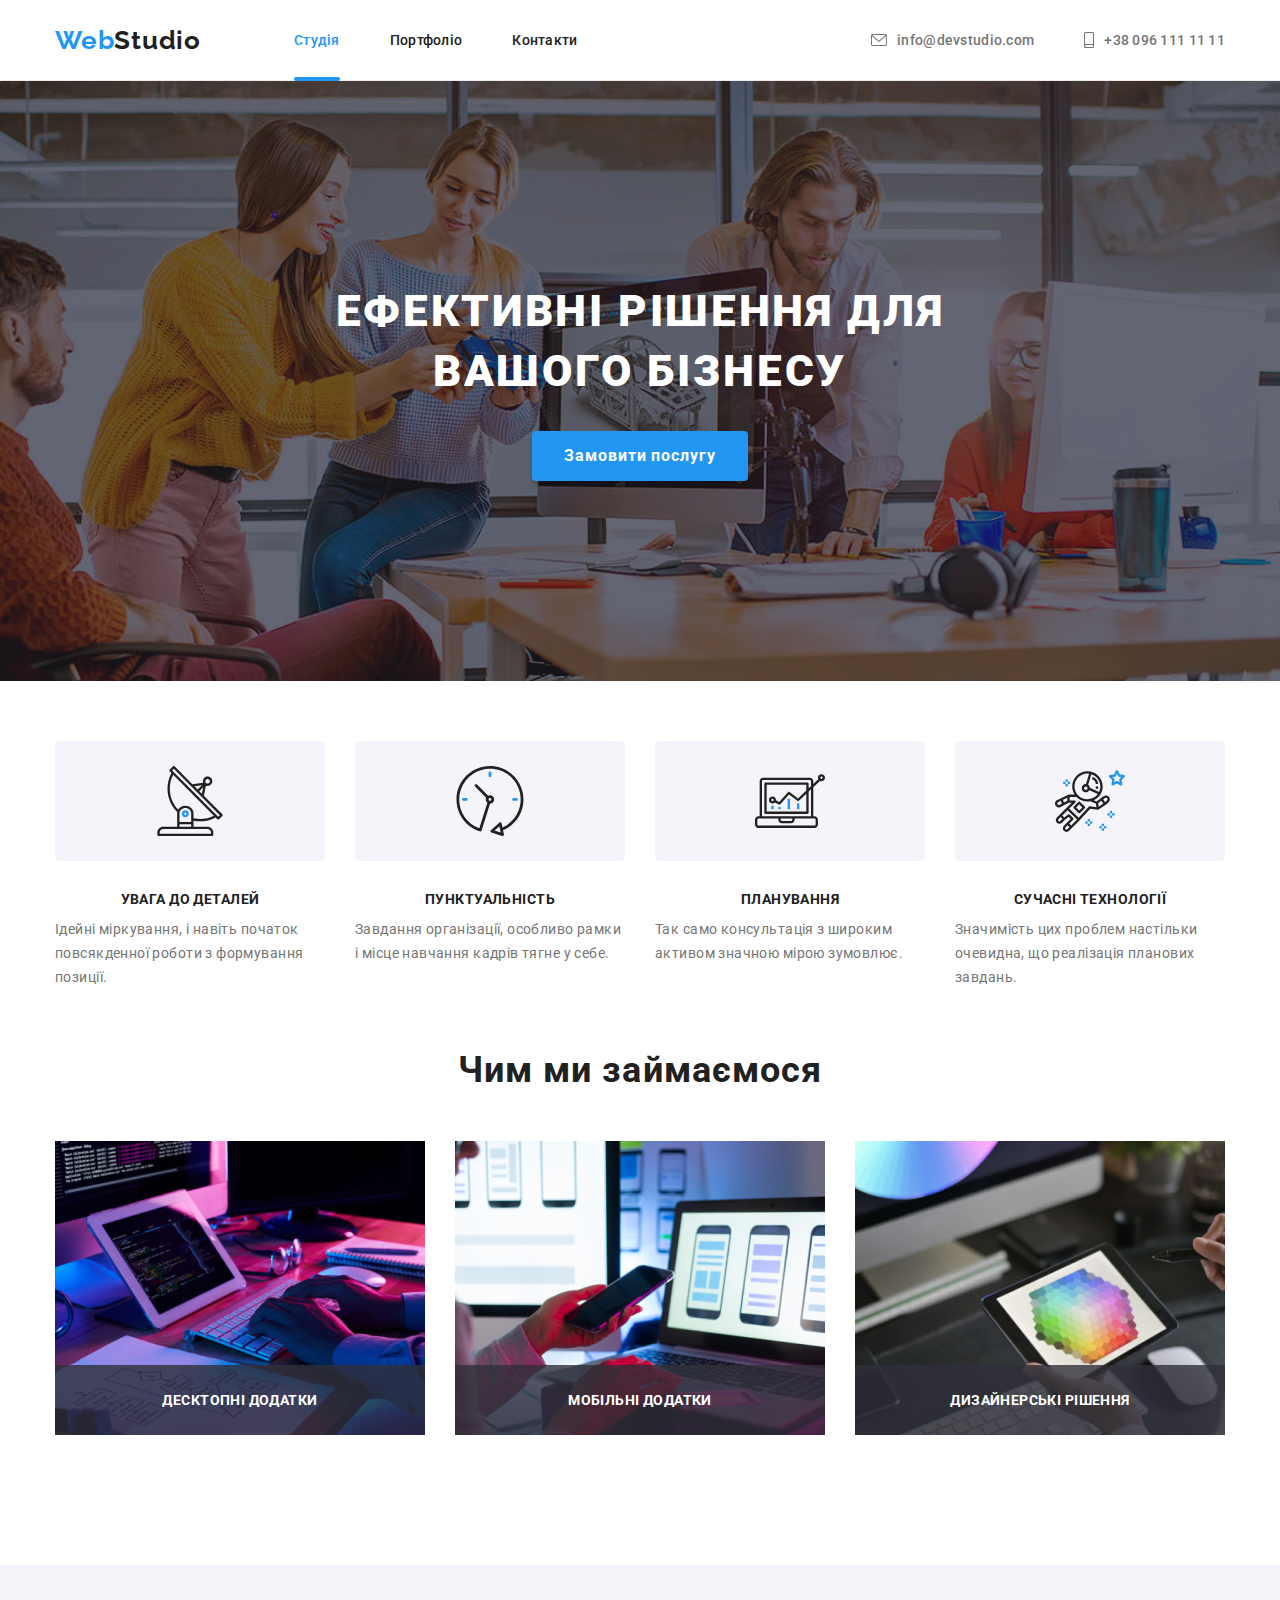
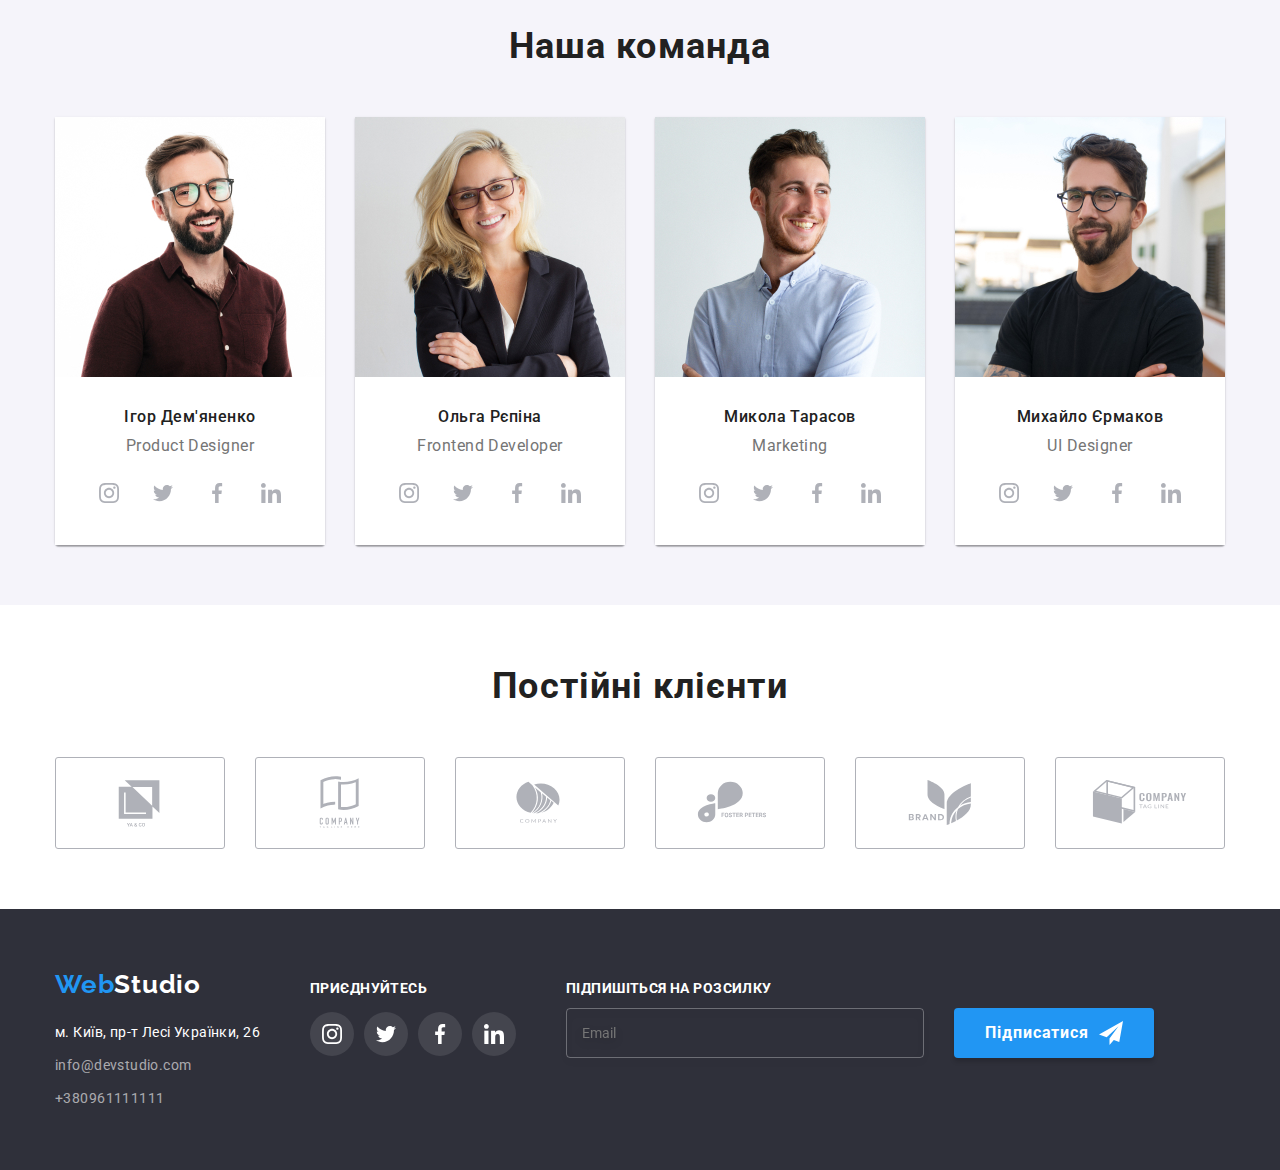
==== commit e4fddda0: "8888888" ====
--- a/index.html
+++ b/index.html
@@ -87,7 +87,7 @@
         <!-- 1 -->
         <section class="hero">
                 <div class="container-hero">
-                    <h1 class="container-hero__title">Ефективні рішення для вашого бізнесу</h1>
+                    <h1 class="container-hero__title">Ефективні рішення для <br /> вашого бізнесу</h1>
                     <button data-modal-open class="container-hero__button" type="button">Замовити послугу</button>
                 </div>
 
--- a/css/main.min.css
+++ b/css/main.min.css
@@ -1 +1 @@
-h1{font-family:"Roboto";font-style:normal;font-weight:900;font-size:44px;line-height:60px;text-align:center;letter-spacing:.06em;text-transform:uppercase;color:#aea4a4}:root{--accent-color: #2196F3;--title-color: #212121;--text-color: #757575}h1,h2,h3,h4,p{margin-top:0;margin-bottom:0}ul{margin:0;padding:0}img{display:block;max-width:100%;height:auto}p{font-size:1.2em}.page-header{border-bottom:1px solid #ececec}.page-header>*{-webkit-box-flex:1;-ms-flex:1;flex:1}.visually-hidden{position:absolute;white-space:nowrap;width:1px;height:1px;overflow:hidden;border:0;padding:0;clip:rect(0 0 0 0);-webkit-clip-path:inset(50%);clip-path:inset(50%);margin:-1px}.link.current{color:var(--accent-color)}.link{text-decoration:none}.icon-envelope{color:#757575;margin-right:10px}.list{list-style:none;padding:0;margin:0;display:-webkit-box;display:-ms-flexbox;display:flex;gap:30px}.nav-list{display:-webkit-box;display:-ms-flexbox;display:flex;gap:50px}img{display:block}body{font-family:"Roboto",sans-seerif;font-size:16px;letter-spacing:.03em;color:var(--text-color);color:var(--primary-text-color);background-color:var(--primary-white-color)}.title{font-weight:700;font-size:36px;line-height:42px;text-align:center;letter-spacing:.03em;color:var(--title-color);margin-bottom:50px}address{font-style:normal}.picture{padding:20px 24px;border-left:1px solid #eee;border-right:1px solid #eee;border-bottom:1px solid #eee}.section-total{padding-top:94px;padding-bottom:94px}.container,.container-footer,.container-about{width:100%;padding:0px 15px;margin-left:auto;margin-right:auto}@media screen and (max-width: 767px){.container,.container-footer,.container-about{width:100%;max-width:450px}}@media screen and (min-width: 768px){.container,.container-footer,.container-about{width:768px}}@media screen and (min-width: 1200px){.container,.container-footer,.container-about{width:1200px}}.section,.section-about{padding-bottom:94px;padding-top:94px}.section-about{padding-top:0px}@media screen and (max-width: 1199px){.container-about{display:none}}.container-about__title{font-weight:700;font-size:36px;line-height:42px;text-align:center;letter-spacing:.03em;color:#212121;margin-bottom:50px}.hero{background-color:#2f303a;text-align:center;display:-webkit-box;display:-ms-flexbox;display:flex;-webkit-box-align:center;-ms-flex-align:center;align-items:center;padding-top:200px;padding-bottom:200px;background-repeat:no-repeat;background-position:center;background-size:1600px;background-image:-webkit-gradient(linear, left top, left bottom, from(rgba(47, 48, 58, 0.4)), to(rgba(47, 48, 58, 0.4))),url(../images/mobile/splash.jpg);background-image:linear-gradient(rgba(47, 48, 58, 0.4), rgba(47, 48, 58, 0.4)),url(../images/mobile/splash.jpg)}@media screen and (min-device-pixel-ratio: 2)and (max-width: 767px),screen and (-webkit-min-device-pixel-ratio: 2)and (max-width: 767px),screen and (min-resolution: 192dpi)and (max-width: 767px),screen and (min-resolution: 2dppx)and (max-width: 767px){.hero{background-image:-webkit-gradient(linear, left top, left bottom, from(rgba(47, 48, 58, 0.4)), to(rgba(47, 48, 58, 0.4))),url(../images/mobile/splash@2x.jpg);background-image:linear-gradient(rgba(47, 48, 58, 0.4), rgba(47, 48, 58, 0.4)),url(../images/mobile/splash@2x.jpg);height:400px}}@media screen and (min-width: 768px){.hero{background-image:-webkit-gradient(linear, left top, left bottom, from(rgba(47, 48, 58, 0.4)), to(rgba(47, 48, 58, 0.4))),url(../images/tablet/splash.jpg);background-image:linear-gradient(rgba(47, 48, 58, 0.4), rgba(47, 48, 58, 0.4)),url(../images/tablet/splash.jpg)}}@media screen and (min-device-pixel-ratio: 2)and (min-width: 768px),screen and (-webkit-min-device-pixel-ratio: 2)and (min-width: 768px),screen and (min-resolution: 192dpi)and (min-width: 768px),screen and (min-resolution: 2dppx)and (min-width: 768px){.hero{background-image:-webkit-gradient(linear, left top, left bottom, from(rgba(47, 48, 58, 0.4)), to(rgba(47, 48, 58, 0.4))),url(../images/tablet/splash@2x.jpg);background-image:linear-gradient(rgba(47, 48, 58, 0.4), rgba(47, 48, 58, 0.4)),url(../images/tablet/splash@2x.jpg)}}@media screen and (min-width: 1200px){.hero{background-image:-webkit-gradient(linear, left top, left bottom, from(rgba(47, 48, 58, 0.4)), to(rgba(47, 48, 58, 0.4))),url(../images/desktop/splash.jpg);background-image:linear-gradient(rgba(47, 48, 58, 0.4), rgba(47, 48, 58, 0.4)),url(../images/desktop/splash.jpg)}}@media screen and (min-width: 1200px)and (min-device-pixel-ratio: 2)and (min-width: 1200px),screen and (min-width: 1200px)and (-webkit-min-device-pixel-ratio: 2)and (min-width: 1200px),screen and (min-width: 1200px)and (min-resolution: 192dpi)and (min-width: 1200px),screen and (min-width: 1200px)and (min-resolution: 2dppx)and (min-width: 1200px){.hero{background-image:-webkit-gradient(linear, left top, left bottom, from(rgba(47, 48, 58, 0.4)), to(rgba(47, 48, 58, 0.4))),url(../images/desktop/splash@2x.jpg);background-image:linear-gradient(rgba(47, 48, 58, 0.4), rgba(47, 48, 58, 0.4)),url(../images/desktop/splash@2x.jpg)}}.hero .container-hero{padding:0px 15px;margin-left:auto;margin-right:auto}.hero .container-hero__title{margin:0 auto 30px auto;font-weight:900;font-size:44px;line-height:60px;text-align:center;letter-spacing:.06em;text-transform:uppercase;color:#fff}.hero .container-hero__button{font-family:"Roboto";font-weight:700;font-size:16px;line-height:30px;letter-spacing:.06em;color:#fff;cursor:pointer;background:#2196f3;-webkit-box-shadow:0px 4px 4px rgba(0,0,0,.15);box-shadow:0px 4px 4px rgba(0,0,0,.15);border-radius:4px;padding:10px;border:0px;width:216px;-webkit-transition:background-color 250ms cubic-bezier(0.4, 0, 0.2, 1);transition:background-color 250ms cubic-bezier(0.4, 0, 0.2, 1)}.list-kontact{list-style:none;gap:50px;margin-left:auto;-webkit-transition:background-color 250ms cubic-bezier(0.4, 0, 0.2, 1);transition:background-color 250ms cubic-bezier(0.4, 0, 0.2, 1);display:-webkit-box;display:-ms-flexbox;display:flex}@media screen and (max-width: 1199px){.list-kontact{-webkit-box-orient:vertical;-webkit-box-direction:normal;-ms-flex-direction:column;flex-direction:column;gap:14px}}@media screen and (max-width: 767px){.list-kontact{display:none}}.list-kontact li{gap:50px}.list-kontact a{color:var(--text-color);fill:var(--text-color);display:-webkit-box;display:-ms-flexbox;display:flex;-webkit-box-align:center;-ms-flex-align:center;align-items:center;-webkit-transition:color 250ms cubic-bezier(0.4, 0, 0.2, 1);transition:color 250ms cubic-bezier(0.4, 0, 0.2, 1)}.list-kontact a:hover{color:var(--accent-color);fill:var(--accent-color)}.list-kontact a:focus{color:var(--accent-color);fill:var(--accent-color)}.contacts-li{font-family:"Roboto";font-style:normal;font-weight:500;font-size:14px;line-height:16px;letter-spacing:.02em;color:var(--text-color)}.contact-label{color:#757575;font-family:"Roboto";font-style:normal;font-weight:400;font-size:12px;line-height:14px;letter-spacing:.01em;display:block;margin-bottom:10px}.container-footer{gap:50px}@media screen and (max-width: 1199px){.container-footer{display:-webkit-box;display:-ms-flexbox;display:flex;text-align:center;-webkit-box-align:center !important;-ms-flex-align:center !important;align-items:center !important;-webkit-box-pack:center;-ms-flex-pack:center;justify-content:center;-webkit-box-orient:vertical;-webkit-box-direction:normal;-ms-flex-direction:column;flex-direction:column}}.footer{font-family:"Roboto";font-style:normal;font-weight:400;font-size:14px;line-height:24px;letter-spacing:.03em;background:#2f303a;color:#fff;padding-top:60px;padding-bottom:60px}.footer .container,.footer .container-about,.footer .container-footer{display:-webkit-box;display:-ms-flexbox;display:flex;-webkit-box-align:baseline;-ms-flex-align:baseline;align-items:baseline}.footer-contacts-li a{color:rgba(255,255,255,.6);-webkit-transition:color 250ms cubic-bezier(0.4, 0, 0.2, 1);transition:color 250ms cubic-bezier(0.4, 0, 0.2, 1)}.footer-contacts-li{margin-top:9px}.footer-contacts-li a:hover{color:var(--accent-color)}.footer-contacts-li a:focus{color:var(--accent-color)}.footer h2{color:#fff}@media screen and (max-width: 1199px){.footer-subscription{width:100%}}.footer-form{display:-webkit-box;display:-ms-flexbox;display:flex;gap:30px}@media screen and (max-width: 1199px){.footer-form{-webkit-box-orient:vertical;-webkit-box-direction:normal;-ms-flex-direction:column;flex-direction:column}}.footer-form input{border:1px solid rgba(255,255,255,.3);-webkit-filter:drop-shadow(0px 4px 4px rgba(0, 0, 0, 0.15));filter:drop-shadow(0px 4px 4px rgba(0, 0, 0, 0.15));border-radius:4px;background:rgba(0,0,0,0);color:rgba(255,255,255,.3);padding-left:15px;padding-right:15px;height:50px;width:358px}@media screen and (max-width: 1199px){.footer-form input{width:100%}}.list-footer{list-style:none;padding:0;margin:0;margin-top:20px}.footer-join{text-transform:uppercase;font-family:"Roboto";font-style:normal;font-weight:700;font-size:14px;line-height:16px;letter-spacing:.03em;text-transform:uppercase;color:#fff;margin-bottom:12px}.footer-link:focus,.footer-link:hover{background-color:var(--accent-color)}.footer-link{width:100%;height:100%;fill:#fff;display:-webkit-box;display:-ms-flexbox;display:flex;-webkit-box-pack:center;-ms-flex-pack:center;justify-content:center;-webkit-box-align:center;-ms-flex-align:center;align-items:center;background:rgba(255,255,255,.1);border-radius:50%;-webkit-transition:background-color 250ms cubic-bezier(0.4, 0, 0.2, 1);transition:background-color 250ms cubic-bezier(0.4, 0, 0.2, 1)}.portfolio-container{display:-webkit-box;display:-ms-flexbox;display:flex;-ms-flex-wrap:wrap;flex-wrap:wrap;gap:30px}.portfolio-link{display:block}.overlay{position:absolute;top:0;left:0;width:100%;height:100%;background:rgba(33,150,243,.9);color:#fff;font-family:"Roboto";font-size:18px;line-height:28px;overflow:auto;-webkit-transform:translateY(100%);transform:translateY(100%);-webkit-transition:-webkit-transform 250ms cubic-bezier(0.4, 0, 0.2, 1);transition:-webkit-transform 250ms cubic-bezier(0.4, 0, 0.2, 1);transition:transform 250ms cubic-bezier(0.4, 0, 0.2, 1);transition:transform 250ms cubic-bezier(0.4, 0, 0.2, 1), -webkit-transform 250ms cubic-bezier(0.4, 0, 0.2, 1);padding:63px 24px}.portfolio-img{position:relative;overflow:hidden}.portfolio-link:focus,.portfolio-link:hover{-webkit-box-shadow:0px 1px 1px rgba(0,0,0,.12),0px 4px 4px rgba(0,0,0,.06),1px 4px 6px rgba(0,0,0,.16);box-shadow:0px 1px 1px rgba(0,0,0,.12),0px 4px 4px rgba(0,0,0,.06),1px 4px 6px rgba(0,0,0,.16)}.portfolio-title{font-weight:700;font-size:18px;line-height:36px;letter-spacing:.06em;color:var(--title-color);margin-top:0;margin-bottom:4px}.portfolio-text{font-size:16px;line-height:30px;letter-spacing:.03em;color:var(--text-color);margin:0}@media screen and (max-width: 767px){.portfolio-item{width:100%}}@media screen and (min-width: 768px){.portfolio-item{width:354px}}@media screen and (min-width: 1200px){.portfolio-item{width:370px}}.portfolio-item__image{width:100%}.portfolio-item:nth-child(3n){margin-right:0}.portfolio-item:nth-last-child(-n+3){margin-bottom:0}.portfolio-link:hover .overlay,.portfolio-link:focus .overlay{-webkit-transform:translateY(0%);transform:translateY(0%)}.list-filters{display:-webkit-box;display:-ms-flexbox;display:flex;gap:8px;-webkit-box-align:center;-ms-flex-align:center;align-items:center;-webkit-box-pack:center;-ms-flex-pack:center;justify-content:center;margin-bottom:50px;-ms-flex-wrap:wrap;flex-wrap:wrap}@media screen and (max-width: 767px){.list-filters{-webkit-box-pack:left;-ms-flex-pack:left;justify-content:left}}.link-item:nth-last-child(-n+3){margin-right:8px}.container-header{width:1200px;padding-left:15px;padding-right:15px;margin-left:auto;margin-right:auto;display:-webkit-box;display:-ms-flexbox;display:flex;-webkit-box-orient:horizontal;-webkit-box-direction:normal;-ms-flex-direction:row;flex-direction:row}.header-box{display:-webkit-box;display:-ms-flexbox;display:flex;height:80px;-webkit-box-align:center;-ms-flex-align:center;align-items:center;-webkit-transition:background-color 250ms cubic-bezier(0.4, 0, 0.2, 1);transition:background-color 250ms cubic-bezier(0.4, 0, 0.2, 1)}@media screen and (max-width: 1999px){.team-list{-ms-flex-wrap:wrap;flex-wrap:wrap}}.team-title{font-weight:500;font-size:16px;line-height:19px;text-align:center;letter-spacing:.03em;color:var(--title-color);margin-bottom:10px}.team-text{font-size:16px;line-height:19px;text-align:center;letter-spacing:.03em;color:var(--text-color)}.team{background:#f5f4fa}.team-item__image{width:270px}@media screen and (max-width: 767px){.team-item__image{width:100%}}@media screen and (min-width: 768px){.team-item__image{width:354px}}@media screen and (min-width: 1200px){.team-item__image{width:270px}}.team-item{width:270px;-webkit-box-shadow:0px 1px 3px rgba(0,0,0,.12),0px 1px 1px rgba(0,0,0,.14),0px 2px 1px rgba(0,0,0,.2);box-shadow:0px 1px 3px rgba(0,0,0,.12),0px 1px 1px rgba(0,0,0,.14),0px 2px 1px rgba(0,0,0,.2);border-radius:0px 0px 4px 4px}@media screen and (max-width: 767px){.team-item{width:100%}}@media screen and (min-width: 768px){.team-item{width:354px}}@media screen and (min-width: 1200px){.team-item{width:270px}}.team-humen{padding:30px;background-color:#fff}.list-clients{display:-webkit-box;display:-ms-flexbox;display:flex;-webkit-box-pack:center;-ms-flex-pack:center;justify-content:center;list-style:none;gap:30px}@media screen and (max-width: 1999px){.list-clients{-ms-flex-wrap:wrap;flex-wrap:wrap}}.list-clients li{width:170px;height:92px}@media screen and (max-width: 767px){.list-clients li{width:160px}}@media screen and (min-width: 768px){.list-clients li{width:226px}}@media screen and (min-width: 1200px){.list-clients li{width:170px}}.list-clients li:last-child{margin-right:0px}.list-clients-link{height:100%;width:100%;fill:#afb1b8;border:1px solid #afb1b8;border-radius:3px;display:-webkit-box;display:-ms-flexbox;display:flex;-webkit-box-pack:center;-ms-flex-pack:center;justify-content:center;-webkit-box-align:center;-ms-flex-align:center;align-items:center;-webkit-transition:background-color 250ms cubic-bezier(0.4, 0, 0.2, 1),fill 250ms cubic-bezier(0.4, 0, 0.2, 1);transition:background-color 250ms cubic-bezier(0.4, 0, 0.2, 1),fill 250ms cubic-bezier(0.4, 0, 0.2, 1)}.list-clients-link:focus,.list-clients-link:hover{border-color:var(--accent-color);fill:#2196f3}.feature-image{width:270px;height:120px;display:-webkit-box;display:-ms-flexbox;display:flex;-webkit-box-align:center;-ms-flex-align:center;align-items:center;-webkit-box-pack:center;-ms-flex-pack:center;justify-content:center;text-align:center;margin-bottom:30px;background-color:#f5f4fa;border-radius:4px}@media screen and (max-width: 767px){.feature-image{width:100%}}@media screen and (min-width: 768px){.feature-image{width:354px}}@media screen and (min-width: 1200px){.feature-image{width:270px}}.feature-title{font-weight:700;font-size:14px;line-height:16px;letter-spacing:.03em;text-transform:uppercase;color:var(--title-color);margin-bottom:10px}.feature-text{font-size:14px;line-height:24px;letter-spacing:.03em;color:var(--text-color)}@media screen and (max-width: 767px){.feature-item{width:100%}}@media screen and (min-width: 768px){.feature-item{width:354px}}@media screen and (min-width: 1200px){.feature-item{width:270px}}.feature-list{display:-webkit-box;display:-ms-flexbox;display:flex;gap:30px}@media screen and (max-width: 1199px){.feature-list{-ms-flex-wrap:wrap;flex-wrap:wrap}}.aboutlist{list-style:none;padding:0;margin:0;display:-webkit-box;display:-ms-flexbox;display:flex;gap:30px}.aboutlist-element__image{width:370px}.aboutlist-element__label{background:rgba(47,48,58,.8);width:370px;height:70px;display:-webkit-box;display:-ms-flexbox;display:flex;-webkit-box-align:center;-ms-flex-align:center;align-items:center;-webkit-box-pack:center;-ms-flex-pack:center;justify-content:center;position:relative;bottom:70px;font-family:"Roboto";font-style:normal;font-weight:700;font-size:14px;line-height:16px;text-align:center;letter-spacing:.03em;text-transform:uppercase;color:#fff}.logo{text-decoration:none;font-family:"Raleway";font-style:normal;font-weight:700;font-size:26px;line-height:31px;letter-spacing:.03em;color:var(--accent-color)}.logo-dark{color:var(--title-color)}.logo-light{color:#fff}.backdrop.is-hidden{visibility:hidden;opacity:0;pointer-events:none}.backdrop{position:fixed;width:100%;height:100%;left:0;top:0;background:rgba(0,0,0,.2);-webkit-box-shadow:0px 4px 4px rgba(0,0,0,.15);box-shadow:0px 4px 4px rgba(0,0,0,.15);-webkit-transition:opacity 250ms cubic-bezier(0.4, 0, 0.2, 1),visibility 250ms cubic-bezier(0.4, 0, 0.2, 1);transition:opacity 250ms cubic-bezier(0.4, 0, 0.2, 1),visibility 250ms cubic-bezier(0.4, 0, 0.2, 1)}.modal{position:absolute;top:50%;left:50%;-webkit-transform:translate(-50%, -50%);transform:translate(-50%, -50%);padding:40px;background-color:#fff;border-radius:4px;-webkit-box-shadow:0px 1px 3px rgba(0,0,0,.12),0px 1px 1px rgba(0,0,0,.14),0px 2px 1px rgba(0,0,0,.2);box-shadow:0px 1px 3px rgba(0,0,0,.12),0px 1px 1px rgba(0,0,0,.14),0px 2px 1px rgba(0,0,0,.2);width:528px;min-height:581px}@media screen and (max-width: 767px){.modal{width:100%}}.modal-link{color:var(--accent-text-color);margin-left:3px;-webkit-transition-property:border-color;transition-property:border-color;-webkit-transition-duration:250ms;transition-duration:250ms;-webkit-transition-timing-function:cubic-bezier(0.4, 0, 0.2, 1);transition-timing-function:cubic-bezier(0.4, 0, 0.2, 1)}.modal-link:hover,.modal-link:focus{text-decoration:none;border-color:var(--button-background-color)}.modal h4{font-family:"Roboto";font-style:normal;font-weight:700;font-size:20px;line-height:23px;text-align:center;letter-spacing:.03em;color:#212121;margin-bottom:18px}.closed{position:absolute;top:8px;right:8px;display:-webkit-box;display:-ms-flexbox;display:flex;-webkit-box-align:center;-ms-flex-align:center;align-items:center;-webkit-box-pack:center;-ms-flex-pack:center;justify-content:center;width:30px;height:30px;padding:0;border-radius:50%;background:#fff;border:1px solid rgba(0,0,0,.1);cursor:pointer}.closed:hover{background:var(--accent-color);fill:#fff}.contact-form{text-align:left;margin-top:12px}.contact-form a{color:var(--accent-color)}.contact-form input[type=text],.contact-form input[type=tel],.contact-form input[type=email]{border:1px solid rgba(33,33,33,.2);color:#757575;border-radius:4px;height:40px;width:100%;padding:11px 12px 11px 32px}.contact-form input[type=text]:hover,.contact-form input[type=text]:focus,.contact-form input[type=tel]:hover,.contact-form input[type=tel]:focus,.contact-form input[type=email]:hover,.contact-form input[type=email]:focus{border-color:var(--accent-color);color:var(--accent-color);cursor:pointer}.contact-form textarea{border:1px solid rgba(33,33,33,.2);color:#757575;border-radius:4px;padding-left:10px;padding-right:10px;height:120px;width:100%;padding:12px 16px 12px 16px;display:block}.contact-form textarea:hover,.contact-form textarea:focus{border-color:var(--accent-color);color:var(--accent-color);cursor:pointer}.contact-form .checkbox-label{display:-webkit-box;display:-ms-flexbox;display:flex;-webkit-box-align:center;-ms-flex-align:center;align-items:center;margin-bottom:0;font-weight:400;font-size:14px;line-height:24px;letter-spacing:.03em;color:#757575}.contact-form .comment-text{color:#757575;font-family:"Roboto";font-style:normal;font-weight:400;font-size:12px;line-height:14px;letter-spacing:.01em;display:block;margin-bottom:20px}.contact-form .action-button{margin-top:42px}.contact-form .input-group{margin-top:4px;position:relative}.contact-form .input-group .input-icon{position:absolute;top:10px;left:10px}.contact-form .input-group:hover{fill:var(--accent-color)}.contact-form .icon-checked{width:16px;height:15px;margin-right:8px;border:2px solid var(--title-color);border-radius:3px;fill:rgba(0,0,0,0);display:-webkit-box;display:-ms-flexbox;display:flex}.contact-form .checkbox{-webkit-appearance:none;-moz-appearance:none;-webkit-transition-property:background-color;transition-property:background-color;-webkit-transition-duration:250ms;transition-duration:250ms;-webkit-transition-timing-function:cubic-bezier(0.4, 0, 0.2, 1);transition-timing-function:cubic-bezier(0.4, 0, 0.2, 1)}.contact-form .checkbox:checked+.icon-checked{border:none;fill:var(--accent-color)}.contact-form .checkbox:focus+.icon-checked,.contact-form .checkbox:hover+.icon-checked{outline:1px solid var(--accent-color)}.contact-form .text-up{width:100%;height:23px;left:576px;top:261px;font-family:"Roboto";font-style:normal;font-weight:700;font-size:20px;line-height:23px;text-align:center;letter-spacing:.03em;color:#212121}.page-navigation{font-family:"Roboto";font-style:normal;font-weight:500;font-size:14px;line-height:16px;letter-spacing:.02em;color:var(--title-color);margin-left:93px}@media screen and (max-width: 767px){.page-navigation{display:none}}.page-navigation a{color:var(--title-color);padding-top:32px;padding-bottom:32px;display:inline-block;-webkit-transition:color 250ms cubic-bezier(0.4, 0, 0.2, 1);transition:color 250ms cubic-bezier(0.4, 0, 0.2, 1);position:relative}.page-navigation a:hover,.page-navigation a:focus{color:var(--accent-color)}.current::after{position:absolute;content:"";display:block;width:100%;bottom:-1px;left:0;height:4px;border-radius:2px;background-color:var(--accent-color)}.link-nav:hover::after{background:#2196f3}.button-hamburger{position:absolute;right:10px;top:30px;z-index:0;cursor:pointer;display:none}@media screen and (max-width: 767px){.button-hamburger{display:inline-block}}.mobile-menu{width:100%;height:100%;position:fixed;top:0px;left:0px;background:#fff;-webkit-box-orient:vertical;-webkit-box-direction:normal;-ms-flex-direction:column;flex-direction:column;display:none}.mobile-menu .mobile-menu-container{height:100%}.mobile-menu .mobile-menu-navigation{margin:40px;margin-top:48px;list-style:none;display:-webkit-box;display:-ms-flexbox;display:flex;-webkit-box-orient:vertical;-webkit-box-direction:normal;-ms-flex-direction:column;flex-direction:column;font-weight:500;font-size:40px;line-height:47px;letter-spacing:.02em;gap:32px;height:50%}.mobile-menu .mobile-menu-navigation__link{color:#212121;text-decoration:none}.mobile-menu .mobile-menu-contacts{margin:40px;display:-webkit-box;display:-ms-flexbox;display:flex;-webkit-box-orient:vertical;-webkit-box-direction:normal;-ms-flex-direction:column;flex-direction:column;gap:30px;font-weight:500}.mobile-menu .mobile-menu-contacts__tel{font-size:34px;line-height:40px;letter-spacing:.02em;color:#2196f3;text-decoration:none}.mobile-menu .mobile-menu-contacts__email{font-size:24px;line-height:28px;letter-spacing:.02em;color:#757575;text-decoration:none}.mobile-menu .mobile-menu-social{margin:40px;display:-webkit-box;display:-ms-flexbox;display:flex;gap:5px}.mobile-menu .mobile-menu-social a{font-weight:500;font-size:18px;line-height:22px;text-decoration:none;color:var(--accent-color)}.mobile-menu .mobile-menu-social a:not(:last-child){padding-right:5px;border-right:1px solid #ccc}.mobile-menu.is-open{display:-webkit-box;display:-ms-flexbox;display:flex}.social-person-list{list-style:none;display:-webkit-box;display:-ms-flexbox;display:flex;-webkit-box-pack:center;-ms-flex-pack:center;justify-content:center;-webkit-box-align:center;-ms-flex-align:center;align-items:center;margin-top:16px}.social-person-list li{width:44px;height:44px;margin-right:10px}.social-link{width:100%;height:100%;fill:#afb1b8;display:-webkit-box;display:-ms-flexbox;display:flex;-webkit-box-pack:center;-ms-flex-pack:center;justify-content:center;-webkit-box-align:center;-ms-flex-align:center;align-items:center;border-radius:50%;-webkit-transition:background-color 250ms cubic-bezier(0.4, 0, 0.2, 1);transition:background-color 250ms cubic-bezier(0.4, 0, 0.2, 1)}.social-person-list li:last-child{margin-right:0px}.social-link:hover,.social-link:focus{background-color:#2196f3;fill:#fff}.social-footer-list{list-style:none;display:-webkit-box;display:-ms-flexbox;display:flex;-webkit-box-pack:center;-ms-flex-pack:center;justify-content:center;-webkit-box-align:center;-ms-flex-align:center;align-items:center;margin-top:16px}.social-footer-list li{width:44px;height:44px;margin-right:10px}.social-footer-list li:last-child{margin-right:0px}.social-list_item-link{display:inline-block;width:50px;height:50px}.action-button{display:-webkit-box;display:-ms-flexbox;display:flex;-webkit-box-pack:center;-ms-flex-pack:center;justify-content:center;-webkit-box-align:center;-ms-flex-align:center;align-items:center;font-family:"Roboto";font-weight:700;font-size:16px;line-height:30px;letter-spacing:.06em;color:#fff;cursor:pointer;background:var(--accent-color);-webkit-box-shadow:0px 4px 4px rgba(0,0,0,.15);box-shadow:0px 4px 4px rgba(0,0,0,.15);border-radius:4px;border:0px;-webkit-transition:background-color 250ms cubic-bezier(0.4, 0, 0.2, 1);transition:background-color 250ms cubic-bezier(0.4, 0, 0.2, 1);margin-left:auto;margin-right:auto;padding:10px;padding-left:24px;padding-right:24px;width:200px}.action-button .button-icon{fill:#fff;color:#fff;margin-left:10px}.hero-button:hover,.hero-button:focus{background-color:#188ce8}.button-port:hover,.button-port:focus{background-color:#2196f3;-webkit-box-shadow:0px 3px 1px rgba(0,0,0,.1),0px 1px 2px rgba(0,0,0,.08),0px 2px 2px rgba(0,0,0,.12);box-shadow:0px 3px 1px rgba(0,0,0,.1),0px 1px 2px rgba(0,0,0,.08),0px 2px 2px rgba(0,0,0,.12);color:#fff}.button-port{font-family:"Roboto";font-style:normal;font-weight:500;font-size:16px;line-height:26px;text-align:center;letter-spacing:.03em;cursor:pointer;color:var(--title-color);background:#f5f4fa;border-radius:4px;border:0px;padding:6px 22px;-webkit-transition:background-color 250ms cubic-bezier(0.4, 0, 0.2, 1),color 250ms cubic-bezier(0.4, 0, 0.2, 1),bbox-shadow 250ms cubic-bezier(0.4, 0, 0.2, 1);transition:background-color 250ms cubic-bezier(0.4, 0, 0.2, 1),color 250ms cubic-bezier(0.4, 0, 0.2, 1),bbox-shadow 250ms cubic-bezier(0.4, 0, 0.2, 1)}/*# sourceMappingURL=main.min.css.map */+h1{font-family:"Roboto";font-style:normal;font-weight:900;font-size:44px;line-height:60px;text-align:center;letter-spacing:.06em;text-transform:uppercase;color:#aea4a4}:root{--accent-color: #2196F3;--title-color: #212121;--text-color: #757575}h1,h2,h3,h4,p{margin-top:0;margin-bottom:0}ul{margin:0;padding:0}img{display:block;max-width:100%;height:auto}p{font-size:1.2em}.page-header{border-bottom:1px solid #ececec}.page-header>*{-webkit-box-flex:1;-ms-flex:1;flex:1}.visually-hidden{position:absolute;white-space:nowrap;width:1px;height:1px;overflow:hidden;border:0;padding:0;clip:rect(0 0 0 0);-webkit-clip-path:inset(50%);clip-path:inset(50%);margin:-1px}.link.current{color:var(--accent-color)}.link{text-decoration:none}.icon-envelope{color:#757575;margin-right:10px}.list{list-style:none;padding:0;margin:0;display:-webkit-box;display:-ms-flexbox;display:flex;gap:30px}.nav-list{display:-webkit-box;display:-ms-flexbox;display:flex;gap:50px}img{display:block}body{font-family:"Roboto",sans-seerif;font-size:16px;letter-spacing:.03em;color:var(--text-color);color:var(--primary-text-color);background-color:var(--primary-white-color)}.title{font-weight:700;font-size:36px;line-height:42px;text-align:center;letter-spacing:.03em;color:var(--title-color);margin-bottom:50px}address{font-style:normal}.picture{padding:20px 24px;border-left:1px solid #eee;border-right:1px solid #eee;border-bottom:1px solid #eee}.section-total{padding-top:94px;padding-bottom:94px}.container,.container-footer,.container-about{width:100%;padding:0px 15px;margin-left:auto;margin-right:auto}@media screen and (max-width: 767px){.container,.container-footer,.container-about{width:100%;max-width:450px}}@media screen and (min-width: 768px){.container,.container-footer,.container-about{width:768px}}@media screen and (min-width: 1200px){.container,.container-footer,.container-about{width:1200px}}.section,.section-about{padding-bottom:60px;padding-top:60px}.section-about{padding-top:0px}@media screen and (max-width: 1199px){.container-about{display:none}}.container-about__title{font-weight:700;font-size:36px;line-height:42px;text-align:center;letter-spacing:.03em;color:#212121;margin-bottom:50px}.hero{background-color:#2f303a;text-align:center;display:-webkit-box;display:-ms-flexbox;display:flex;-webkit-box-align:center;-ms-flex-align:center;align-items:center;padding-top:200px;padding-bottom:200px;background-repeat:no-repeat;background-position:center;background-size:cover;max-width:1600px;margin:0 auto;background-image:-webkit-gradient(linear, left top, left bottom, from(rgba(47, 48, 58, 0.4)), to(rgba(47, 48, 58, 0.4))),url(../images/mobile/splash.jpg);background-image:linear-gradient(rgba(47, 48, 58, 0.4), rgba(47, 48, 58, 0.4)),url(../images/mobile/splash.jpg)}@media screen and (min-device-pixel-ratio: 2)and (max-width: 767px),screen and (-webkit-min-device-pixel-ratio: 2)and (max-width: 767px),screen and (min-resolution: 192dpi)and (max-width: 767px),screen and (min-resolution: 2dppx)and (max-width: 767px){.hero{background-image:-webkit-gradient(linear, left top, left bottom, from(rgba(47, 48, 58, 0.4)), to(rgba(47, 48, 58, 0.4))),url(../images/mobile/splash@2x.jpg);background-image:linear-gradient(rgba(47, 48, 58, 0.4), rgba(47, 48, 58, 0.4)),url(../images/mobile/splash@2x.jpg);height:400px;background-size:cover}}@media screen and (min-width: 768px){.hero{background-image:-webkit-gradient(linear, left top, left bottom, from(rgba(47, 48, 58, 0.4)), to(rgba(47, 48, 58, 0.4))),url(../images/tablet/splash.jpg);background-image:linear-gradient(rgba(47, 48, 58, 0.4), rgba(47, 48, 58, 0.4)),url(../images/tablet/splash.jpg);background-size:cover}}@media screen and (min-device-pixel-ratio: 2)and (min-width: 768px),screen and (-webkit-min-device-pixel-ratio: 2)and (min-width: 768px),screen and (min-resolution: 192dpi)and (min-width: 768px),screen and (min-resolution: 2dppx)and (min-width: 768px){.hero{background-image:-webkit-gradient(linear, left top, left bottom, from(rgba(47, 48, 58, 0.4)), to(rgba(47, 48, 58, 0.4))),url(../images/tablet/splash@2x.jpg);background-image:linear-gradient(rgba(47, 48, 58, 0.4), rgba(47, 48, 58, 0.4)),url(../images/tablet/splash@2x.jpg)}}@media screen and (min-width: 1200px){.hero{background-image:-webkit-gradient(linear, left top, left bottom, from(rgba(47, 48, 58, 0.4)), to(rgba(47, 48, 58, 0.4))),url(../images/desktop/splash.jpg);background-image:linear-gradient(rgba(47, 48, 58, 0.4), rgba(47, 48, 58, 0.4)),url(../images/desktop/splash.jpg)}}@media screen and (min-width: 1200px)and (min-device-pixel-ratio: 2)and (min-width: 1200px),screen and (min-width: 1200px)and (-webkit-min-device-pixel-ratio: 2)and (min-width: 1200px),screen and (min-width: 1200px)and (min-resolution: 192dpi)and (min-width: 1200px),screen and (min-width: 1200px)and (min-resolution: 2dppx)and (min-width: 1200px){.hero{background-image:-webkit-gradient(linear, left top, left bottom, from(rgba(47, 48, 58, 0.4)), to(rgba(47, 48, 58, 0.4))),url(../images/desktop/splash@2x.jpg);background-image:linear-gradient(rgba(47, 48, 58, 0.4), rgba(47, 48, 58, 0.4)),url(../images/desktop/splash@2x.jpg)}}.hero .container-hero{padding:0px 15px;margin-left:auto;margin-right:auto}@media screen and (max-width: 767px){.hero .container-hero h1{font-size:26px;line-height:42px}}.hero .container-hero__title{margin:0 auto 30px auto;font-weight:900;font-size:44px;line-height:60px;text-align:center;letter-spacing:.06em;text-transform:uppercase;color:#fff}.hero .container-hero__button{font-family:"Roboto";font-weight:700;font-size:16px;line-height:30px;letter-spacing:.06em;color:#fff;cursor:pointer;background:#2196f3;-webkit-box-shadow:0px 4px 4px rgba(0,0,0,.15);box-shadow:0px 4px 4px rgba(0,0,0,.15);border-radius:4px;padding:10px;border:0px;width:216px;-webkit-transition:background-color 250ms cubic-bezier(0.4, 0, 0.2, 1);transition:background-color 250ms cubic-bezier(0.4, 0, 0.2, 1)}.list-kontact{list-style:none;gap:50px;margin-left:auto;-webkit-transition:background-color 250ms cubic-bezier(0.4, 0, 0.2, 1);transition:background-color 250ms cubic-bezier(0.4, 0, 0.2, 1);display:-webkit-box;display:-ms-flexbox;display:flex}@media screen and (max-width: 1199px){.list-kontact{-webkit-box-orient:vertical;-webkit-box-direction:normal;-ms-flex-direction:column;flex-direction:column;gap:14px}}@media screen and (max-width: 767px){.list-kontact{display:none}}.list-kontact li{gap:50px}.list-kontact a{color:var(--text-color);fill:var(--text-color);display:-webkit-box;display:-ms-flexbox;display:flex;-webkit-box-align:center;-ms-flex-align:center;align-items:center;-webkit-transition:color 250ms cubic-bezier(0.4, 0, 0.2, 1);transition:color 250ms cubic-bezier(0.4, 0, 0.2, 1)}.list-kontact a:hover{color:var(--accent-color);fill:var(--accent-color)}.list-kontact a:focus{color:var(--accent-color);fill:var(--accent-color)}.contacts-li{font-family:"Roboto";font-style:normal;font-weight:500;font-size:14px;line-height:16px;letter-spacing:.02em;color:var(--text-color)}.contact-label{color:#757575;font-family:"Roboto";font-style:normal;font-weight:400;font-size:12px;line-height:14px;letter-spacing:.01em;display:block;margin-bottom:10px}.container-footer{gap:50px}@media screen and (max-width: 767px){.container-footer{display:-webkit-box;display:-ms-flexbox;display:flex;text-align:center;-webkit-box-align:center !important;-ms-flex-align:center !important;align-items:center !important;-webkit-box-pack:center;-ms-flex-pack:center;justify-content:center;-webkit-box-orient:vertical;-webkit-box-direction:normal;-ms-flex-direction:column;flex-direction:column}}@media screen and (max-width: 1199px){.container-footer{display:-webkit-box;display:-ms-flexbox;display:flex;text-align:center;-webkit-box-align:top;-ms-flex-align:top;align-items:top;-webkit-box-pack:center;-ms-flex-pack:center;justify-content:center;-webkit-box-orient:horizontal;-webkit-box-direction:normal;-ms-flex-direction:row;flex-direction:row;-ms-flex-wrap:wrap;flex-wrap:wrap}}.footer{font-family:"Roboto";font-style:normal;font-weight:400;font-size:14px;line-height:24px;letter-spacing:.03em;background:#2f303a;color:#fff;padding-top:60px;padding-bottom:60px}.footer .container,.footer .container-about,.footer .container-footer{display:-webkit-box;display:-ms-flexbox;display:flex;-webkit-box-align:baseline;-ms-flex-align:baseline;align-items:baseline}.footer-contacts-li a{color:rgba(255,255,255,.6);-webkit-transition:color 250ms cubic-bezier(0.4, 0, 0.2, 1);transition:color 250ms cubic-bezier(0.4, 0, 0.2, 1)}.footer-contacts-li{margin-top:9px}.footer-contacts-li a:hover{color:var(--accent-color)}.footer-contacts-li a:focus{color:var(--accent-color)}.footer h2{color:#fff}@media screen and (max-width: 1199px){.footer-subscription{width:100%}}.footer-form{display:-webkit-box;display:-ms-flexbox;display:flex;gap:30px}@media screen and (max-width: 1199px){.footer-form{-webkit-box-orient:vertical;-webkit-box-direction:normal;-ms-flex-direction:column;flex-direction:column}}.footer-form input{border:1px solid rgba(255,255,255,.3);-webkit-filter:drop-shadow(0px 4px 4px rgba(0, 0, 0, 0.15));filter:drop-shadow(0px 4px 4px rgba(0, 0, 0, 0.15));border-radius:4px;background:rgba(0,0,0,0);color:rgba(255,255,255,.3);padding-left:15px;padding-right:15px;height:50px;width:358px}@media screen and (max-width: 1199px){.footer-form input{width:100%}}.list-footer{list-style:none;padding:0;margin:0;margin-top:20px}.footer-join{text-transform:uppercase;font-family:"Roboto";font-style:normal;font-weight:700;font-size:14px;line-height:16px;letter-spacing:.03em;text-transform:uppercase;color:#fff;margin-bottom:12px}.footer-link:focus,.footer-link:hover{background-color:var(--accent-color)}.footer-link{width:100%;height:100%;fill:#fff;display:-webkit-box;display:-ms-flexbox;display:flex;-webkit-box-pack:center;-ms-flex-pack:center;justify-content:center;-webkit-box-align:center;-ms-flex-align:center;align-items:center;background:rgba(255,255,255,.1);border-radius:50%;-webkit-transition:background-color 250ms cubic-bezier(0.4, 0, 0.2, 1);transition:background-color 250ms cubic-bezier(0.4, 0, 0.2, 1)}.portfolio-container{display:-webkit-box;display:-ms-flexbox;display:flex;-ms-flex-wrap:wrap;flex-wrap:wrap;gap:30px}.portfolio-link{display:-webkit-box;display:-ms-flexbox;display:flex;-webkit-box-orient:vertical;-webkit-box-direction:normal;-ms-flex-direction:column;flex-direction:column}.overlay{position:absolute;top:0;left:0;width:100%;height:100%;background:rgba(33,150,243,.9);color:#fff;font-family:"Roboto";font-size:18px;line-height:28px;overflow:auto;-webkit-transform:translateY(100%);transform:translateY(100%);-webkit-transition:-webkit-transform 250ms cubic-bezier(0.4, 0, 0.2, 1);transition:-webkit-transform 250ms cubic-bezier(0.4, 0, 0.2, 1);transition:transform 250ms cubic-bezier(0.4, 0, 0.2, 1);transition:transform 250ms cubic-bezier(0.4, 0, 0.2, 1), -webkit-transform 250ms cubic-bezier(0.4, 0, 0.2, 1);padding:63px 24px}.portfolio-img{position:relative;overflow:hidden}.portfolio-link:focus,.portfolio-link:hover{-webkit-box-shadow:0px 1px 1px rgba(0,0,0,.12),0px 4px 4px rgba(0,0,0,.06),1px 4px 6px rgba(0,0,0,.16);box-shadow:0px 1px 1px rgba(0,0,0,.12),0px 4px 4px rgba(0,0,0,.06),1px 4px 6px rgba(0,0,0,.16)}.portfolio-title{font-weight:700;font-size:18px;line-height:36px;letter-spacing:.06em;color:var(--title-color);margin-top:0;margin-bottom:4px}.portfolio-text{font-size:16px;line-height:30px;letter-spacing:.03em;color:var(--text-color);margin:0}@media screen and (max-width: 767px){.portfolio-item{width:100%}}@media screen and (min-width: 768px){.portfolio-item{width:354px}}@media screen and (min-width: 1200px){.portfolio-item{width:370px}}.portfolio-item__image{width:100%}.portfolio-item:nth-child(3n){margin-right:0}.portfolio-item:nth-last-child(-n+3){margin-bottom:0}.portfolio-link:hover .overlay,.portfolio-link:focus .overlay{-webkit-transform:translateY(0%);transform:translateY(0%)}.list-filters{display:-webkit-box;display:-ms-flexbox;display:flex;gap:8px;-webkit-box-align:center;-ms-flex-align:center;align-items:center;-webkit-box-pack:center;-ms-flex-pack:center;justify-content:center;margin-bottom:50px;-ms-flex-wrap:wrap;flex-wrap:wrap}@media screen and (max-width: 767px){.list-filters{-webkit-box-pack:left;-ms-flex-pack:left;justify-content:left}}.link-item:nth-last-child(-n+3){margin-right:8px}.container-header{width:1200px;padding-left:15px;padding-right:15px;margin-left:auto;margin-right:auto;display:-webkit-box;display:-ms-flexbox;display:flex;-webkit-box-orient:horizontal;-webkit-box-direction:normal;-ms-flex-direction:row;flex-direction:row}.header-box{display:-webkit-box;display:-ms-flexbox;display:flex;height:80px;-webkit-box-align:center;-ms-flex-align:center;align-items:center;-webkit-transition:background-color 250ms cubic-bezier(0.4, 0, 0.2, 1);transition:background-color 250ms cubic-bezier(0.4, 0, 0.2, 1)}@media screen and (max-width: 1999px){.team-list{-ms-flex-wrap:wrap;flex-wrap:wrap}}.team-title{font-weight:500;font-size:16px;line-height:19px;text-align:center;letter-spacing:.03em;color:var(--title-color);margin-bottom:10px}.team-text{font-size:16px;line-height:19px;text-align:center;letter-spacing:.03em;color:var(--text-color)}.team{background:#f5f4fa}.team-item__image{width:270px}@media screen and (max-width: 767px){.team-item__image{width:100%}}@media screen and (min-width: 768px){.team-item__image{width:354px}}@media screen and (min-width: 1200px){.team-item__image{width:270px}}.team-item{width:270px;-webkit-box-shadow:0px 1px 3px rgba(0,0,0,.12),0px 1px 1px rgba(0,0,0,.14),0px 2px 1px rgba(0,0,0,.2);box-shadow:0px 1px 3px rgba(0,0,0,.12),0px 1px 1px rgba(0,0,0,.14),0px 2px 1px rgba(0,0,0,.2);border-radius:0px 0px 4px 4px}@media screen and (max-width: 767px){.team-item{width:100%}}@media screen and (min-width: 768px){.team-item{width:354px}}@media screen and (min-width: 1200px){.team-item{width:270px}}.team-humen{padding:30px;background-color:#fff}.list-clients{display:-webkit-box;display:-ms-flexbox;display:flex;-webkit-box-pack:center;-ms-flex-pack:center;justify-content:center;list-style:none;gap:30px}@media screen and (max-width: 1999px){.list-clients{-ms-flex-wrap:wrap;flex-wrap:wrap}}.list-clients li{width:170px;height:92px}@media screen and (max-width: 767px){.list-clients li{width:160px}}@media screen and (min-width: 768px){.list-clients li{width:226px}}@media screen and (min-width: 1200px){.list-clients li{width:170px}}.list-clients li:last-child{margin-right:0px}.list-clients-link{height:100%;width:100%;fill:#afb1b8;border:1px solid #afb1b8;border-radius:3px;display:-webkit-box;display:-ms-flexbox;display:flex;-webkit-box-pack:center;-ms-flex-pack:center;justify-content:center;-webkit-box-align:center;-ms-flex-align:center;align-items:center;-webkit-transition:background-color 250ms cubic-bezier(0.4, 0, 0.2, 1),fill 250ms cubic-bezier(0.4, 0, 0.2, 1);transition:background-color 250ms cubic-bezier(0.4, 0, 0.2, 1),fill 250ms cubic-bezier(0.4, 0, 0.2, 1)}.list-clients-link:focus,.list-clients-link:hover{border-color:var(--accent-color);fill:#2196f3}.feature-image{width:270px;height:120px;display:-webkit-box;display:-ms-flexbox;display:flex;-webkit-box-align:center;-ms-flex-align:center;align-items:center;-webkit-box-pack:center;-ms-flex-pack:center;justify-content:center;text-align:center;margin-bottom:30px;background-color:#f5f4fa;border-radius:4px}@media screen and (max-width: 767px){.feature-image{width:100%}}@media screen and (min-width: 768px){.feature-image{width:354px}}@media screen and (min-width: 1200px){.feature-image{width:270px}}.feature-title{font-weight:700;font-size:14px;line-height:16px;letter-spacing:.03em;text-transform:uppercase;color:var(--title-color);margin-bottom:10px;text-align:center}.feature-text{font-size:14px;line-height:24px;letter-spacing:.03em;color:var(--text-color)}@media screen and (max-width: 767px){.feature-item{width:100%}}@media screen and (min-width: 768px){.feature-item{width:354px}}@media screen and (min-width: 1200px){.feature-item{width:270px}}.feature-list{display:-webkit-box;display:-ms-flexbox;display:flex;gap:30px}@media screen and (max-width: 1199px){.feature-list{-ms-flex-wrap:wrap;flex-wrap:wrap}}.aboutlist{list-style:none;padding:0;margin:0;display:-webkit-box;display:-ms-flexbox;display:flex;gap:30px}.aboutlist-element__image{width:370px}.aboutlist-element__label{background:rgba(47,48,58,.8);width:370px;height:70px;display:-webkit-box;display:-ms-flexbox;display:flex;-webkit-box-align:center;-ms-flex-align:center;align-items:center;-webkit-box-pack:center;-ms-flex-pack:center;justify-content:center;position:relative;bottom:70px;font-family:"Roboto";font-style:normal;font-weight:700;font-size:14px;line-height:16px;text-align:center;letter-spacing:.03em;text-transform:uppercase;color:#fff}.logo{text-decoration:none;font-family:"Raleway";font-style:normal;font-weight:700;font-size:26px;line-height:31px;letter-spacing:.03em;color:var(--accent-color)}.logo-dark{color:var(--title-color)}.logo-light{color:#fff}.backdrop.is-hidden{visibility:hidden;opacity:0;pointer-events:none}.backdrop{position:fixed;width:100%;height:100%;left:0;top:0;background:rgba(0,0,0,.2);-webkit-box-shadow:0px 4px 4px rgba(0,0,0,.15);box-shadow:0px 4px 4px rgba(0,0,0,.15);-webkit-transition:opacity 250ms cubic-bezier(0.4, 0, 0.2, 1),visibility 250ms cubic-bezier(0.4, 0, 0.2, 1);transition:opacity 250ms cubic-bezier(0.4, 0, 0.2, 1),visibility 250ms cubic-bezier(0.4, 0, 0.2, 1)}.modal{position:absolute;top:50%;left:50%;-webkit-transform:translate(-50%, -50%);transform:translate(-50%, -50%);padding:40px;background-color:#fff;border-radius:4px;-webkit-box-shadow:0px 1px 3px rgba(0,0,0,.12),0px 1px 1px rgba(0,0,0,.14),0px 2px 1px rgba(0,0,0,.2);box-shadow:0px 1px 3px rgba(0,0,0,.12),0px 1px 1px rgba(0,0,0,.14),0px 2px 1px rgba(0,0,0,.2);width:528px;min-height:581px}@media screen and (max-width: 767px){.modal{width:100%}}.modal-link{color:var(--accent-text-color);margin-left:3px;-webkit-transition-property:border-color;transition-property:border-color;-webkit-transition-duration:250ms;transition-duration:250ms;-webkit-transition-timing-function:cubic-bezier(0.4, 0, 0.2, 1);transition-timing-function:cubic-bezier(0.4, 0, 0.2, 1)}.modal-link:hover,.modal-link:focus{text-decoration:none;border-color:var(--button-background-color)}.modal h4{font-family:"Roboto";font-style:normal;font-weight:700;font-size:20px;line-height:23px;text-align:center;letter-spacing:.03em;color:#212121;margin-bottom:18px}.closed{position:absolute;top:8px;right:8px;display:-webkit-box;display:-ms-flexbox;display:flex;-webkit-box-align:center;-ms-flex-align:center;align-items:center;-webkit-box-pack:center;-ms-flex-pack:center;justify-content:center;width:30px;height:30px;padding:0;border-radius:50%;background:#fff;border:1px solid rgba(0,0,0,.1);cursor:pointer}.closed:hover{background:var(--accent-color);fill:#fff}.contact-form{text-align:left;margin-top:12px}.contact-form a{color:var(--accent-color)}.contact-form input[type=text],.contact-form input[type=tel],.contact-form input[type=email]{border:1px solid rgba(33,33,33,.2);color:#757575;border-radius:4px;height:40px;width:100%;padding:11px 12px 11px 32px}.contact-form input[type=text]:hover,.contact-form input[type=text]:focus,.contact-form input[type=tel]:hover,.contact-form input[type=tel]:focus,.contact-form input[type=email]:hover,.contact-form input[type=email]:focus{border-color:var(--accent-color);color:var(--accent-color);cursor:pointer}.contact-form textarea{border:1px solid rgba(33,33,33,.2);color:#757575;border-radius:4px;padding-left:10px;padding-right:10px;height:120px;width:100%;padding:12px 16px 12px 16px;display:block}.contact-form textarea:hover,.contact-form textarea:focus{border-color:var(--accent-color);color:var(--accent-color);cursor:pointer}.contact-form .checkbox-label{display:-webkit-box;display:-ms-flexbox;display:flex;-webkit-box-align:center;-ms-flex-align:center;align-items:center;margin-bottom:0;font-weight:400;font-size:14px;line-height:24px;letter-spacing:.03em;color:#757575}.contact-form .comment-text{color:#757575;font-family:"Roboto";font-style:normal;font-weight:400;font-size:12px;line-height:14px;letter-spacing:.01em;display:block;margin-bottom:20px}.contact-form .action-button{margin-top:42px}.contact-form .input-group{margin-top:4px;position:relative}.contact-form .input-group .input-icon{position:absolute;top:10px;left:10px}.contact-form .input-group:hover{fill:var(--accent-color)}.contact-form .icon-checked{width:16px;height:15px;margin-right:8px;border:2px solid var(--title-color);border-radius:3px;fill:rgba(0,0,0,0);display:-webkit-box;display:-ms-flexbox;display:flex}.contact-form .checkbox{-webkit-appearance:none;-moz-appearance:none;-webkit-transition-property:background-color;transition-property:background-color;-webkit-transition-duration:250ms;transition-duration:250ms;-webkit-transition-timing-function:cubic-bezier(0.4, 0, 0.2, 1);transition-timing-function:cubic-bezier(0.4, 0, 0.2, 1)}.contact-form .checkbox:checked+.icon-checked{border:none;fill:var(--accent-color)}.contact-form .checkbox:focus+.icon-checked,.contact-form .checkbox:hover+.icon-checked{outline:1px solid var(--accent-color)}.contact-form .text-up{width:100%;height:23px;left:576px;top:261px;font-family:"Roboto";font-style:normal;font-weight:700;font-size:20px;line-height:23px;text-align:center;letter-spacing:.03em;color:#212121}.page-navigation{font-family:"Roboto";font-style:normal;font-weight:500;font-size:14px;line-height:16px;letter-spacing:.02em;color:var(--title-color);margin-left:93px}@media screen and (max-width: 767px){.page-navigation{display:none}}.page-navigation a{color:var(--title-color);padding-top:32px;padding-bottom:32px;display:inline-block;-webkit-transition:color 250ms cubic-bezier(0.4, 0, 0.2, 1);transition:color 250ms cubic-bezier(0.4, 0, 0.2, 1);position:relative}.page-navigation a:hover,.page-navigation a:focus{color:var(--accent-color)}.current::after{position:absolute;content:"";display:block;width:100%;bottom:-1px;left:0;height:4px;border-radius:2px;background-color:var(--accent-color)}.link-nav:hover::after{background:#2196f3}.button-hamburger{position:absolute;right:15px;top:26px;z-index:0;cursor:pointer;display:none}@media screen and (max-width: 767px){.button-hamburger{display:inline-block}}.mobile-menu{width:100%;height:100%;position:fixed;top:0px;left:0px;background:#fff;-webkit-box-orient:vertical;-webkit-box-direction:normal;-ms-flex-direction:column;flex-direction:column;display:none}.mobile-menu .mobile-menu-container{height:100%}.mobile-menu .mobile-menu-navigation{margin:40px;margin-top:48px;list-style:none;display:-webkit-box;display:-ms-flexbox;display:flex;-webkit-box-orient:vertical;-webkit-box-direction:normal;-ms-flex-direction:column;flex-direction:column;font-weight:500;font-size:40px;line-height:47px;letter-spacing:.02em;gap:32px;height:50%}.mobile-menu .mobile-menu-navigation__link{color:#212121;text-decoration:none}.mobile-menu .mobile-menu-contacts{margin:40px;display:-webkit-box;display:-ms-flexbox;display:flex;-webkit-box-orient:vertical;-webkit-box-direction:normal;-ms-flex-direction:column;flex-direction:column;gap:30px;font-weight:500}.mobile-menu .mobile-menu-contacts__tel{font-size:26px;line-height:40px;letter-spacing:.02em;color:#2196f3;text-decoration:none}.mobile-menu .mobile-menu-contacts__email{font-size:24px;line-height:28px;letter-spacing:.02em;color:#757575;text-decoration:none}.mobile-menu .mobile-menu-social{margin:7px;display:-webkit-box;display:-ms-flexbox;display:flex;gap:5px}.mobile-menu .mobile-menu-social a{font-weight:500;font-size:18px;line-height:22px;text-decoration:none;color:var(--accent-color)}.mobile-menu .mobile-menu-social a:not(:last-child){padding-right:5px;border-right:1px solid #ccc}.mobile-menu.is-open{display:-webkit-box;display:-ms-flexbox;display:flex}.social-person-list{list-style:none;display:-webkit-box;display:-ms-flexbox;display:flex;-webkit-box-pack:center;-ms-flex-pack:center;justify-content:center;-webkit-box-align:center;-ms-flex-align:center;align-items:center;margin-top:16px}.social-person-list li{width:44px;height:44px;margin-right:10px}.social-link{width:100%;height:100%;fill:#afb1b8;display:-webkit-box;display:-ms-flexbox;display:flex;-webkit-box-pack:center;-ms-flex-pack:center;justify-content:center;-webkit-box-align:center;-ms-flex-align:center;align-items:center;border-radius:50%;-webkit-transition:background-color 250ms cubic-bezier(0.4, 0, 0.2, 1);transition:background-color 250ms cubic-bezier(0.4, 0, 0.2, 1)}.social-person-list li:last-child{margin-right:0px}.social-link:hover,.social-link:focus{background-color:#2196f3;fill:#fff}.social-footer-list{list-style:none;display:-webkit-box;display:-ms-flexbox;display:flex;-webkit-box-pack:center;-ms-flex-pack:center;justify-content:center;-webkit-box-align:center;-ms-flex-align:center;align-items:center;margin-top:16px}.social-footer-list li{width:44px;height:44px;margin-right:10px}.social-footer-list li:last-child{margin-right:0px}.social-list_item-link{display:inline-block;width:50px;height:50px}.action-button{display:-webkit-box;display:-ms-flexbox;display:flex;-webkit-box-pack:center;-ms-flex-pack:center;justify-content:center;-webkit-box-align:center;-ms-flex-align:center;align-items:center;font-family:"Roboto";font-weight:700;font-size:16px;line-height:30px;letter-spacing:.06em;color:#fff;cursor:pointer;background:var(--accent-color);-webkit-box-shadow:0px 4px 4px rgba(0,0,0,.15);box-shadow:0px 4px 4px rgba(0,0,0,.15);border-radius:4px;border:0px;-webkit-transition:background-color 250ms cubic-bezier(0.4, 0, 0.2, 1);transition:background-color 250ms cubic-bezier(0.4, 0, 0.2, 1);margin-left:auto;margin-right:auto;padding:10px;padding-left:24px;padding-right:24px;width:200px}.action-button .button-icon{fill:#fff;color:#fff;margin-left:10px}.hero-button:hover,.hero-button:focus{background-color:#188ce8}.button-port:hover,.button-port:focus{background-color:#2196f3;-webkit-box-shadow:0px 3px 1px rgba(0,0,0,.1),0px 1px 2px rgba(0,0,0,.08),0px 2px 2px rgba(0,0,0,.12);box-shadow:0px 3px 1px rgba(0,0,0,.1),0px 1px 2px rgba(0,0,0,.08),0px 2px 2px rgba(0,0,0,.12);color:#fff}.button-port{font-family:"Roboto";font-style:normal;font-weight:500;font-size:16px;line-height:26px;text-align:center;letter-spacing:.03em;cursor:pointer;color:var(--title-color);background:#f5f4fa;border-radius:4px;border:0px;padding:6px 22px;-webkit-transition:background-color 250ms cubic-bezier(0.4, 0, 0.2, 1),color 250ms cubic-bezier(0.4, 0, 0.2, 1),bbox-shadow 250ms cubic-bezier(0.4, 0, 0.2, 1);transition:background-color 250ms cubic-bezier(0.4, 0, 0.2, 1),color 250ms cubic-bezier(0.4, 0, 0.2, 1),bbox-shadow 250ms cubic-bezier(0.4, 0, 0.2, 1)}/*# sourceMappingURL=main.min.css.map */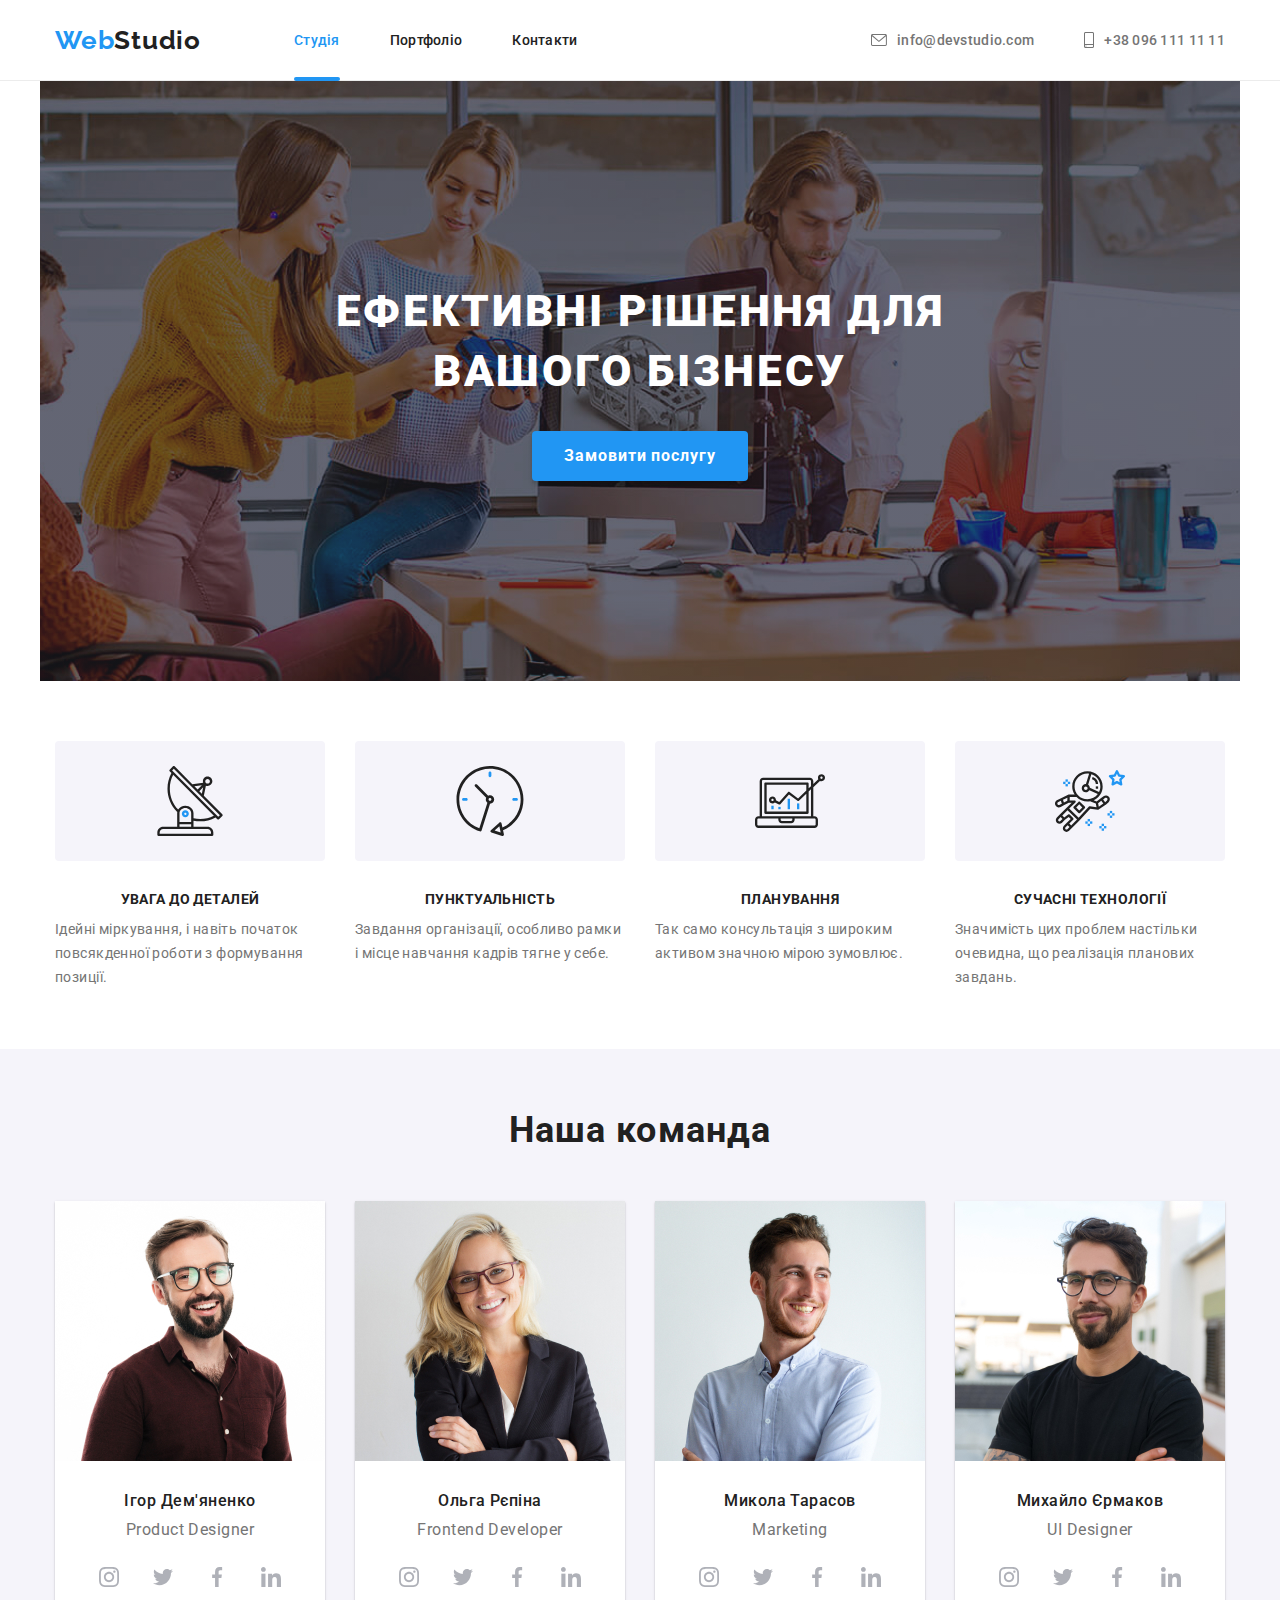
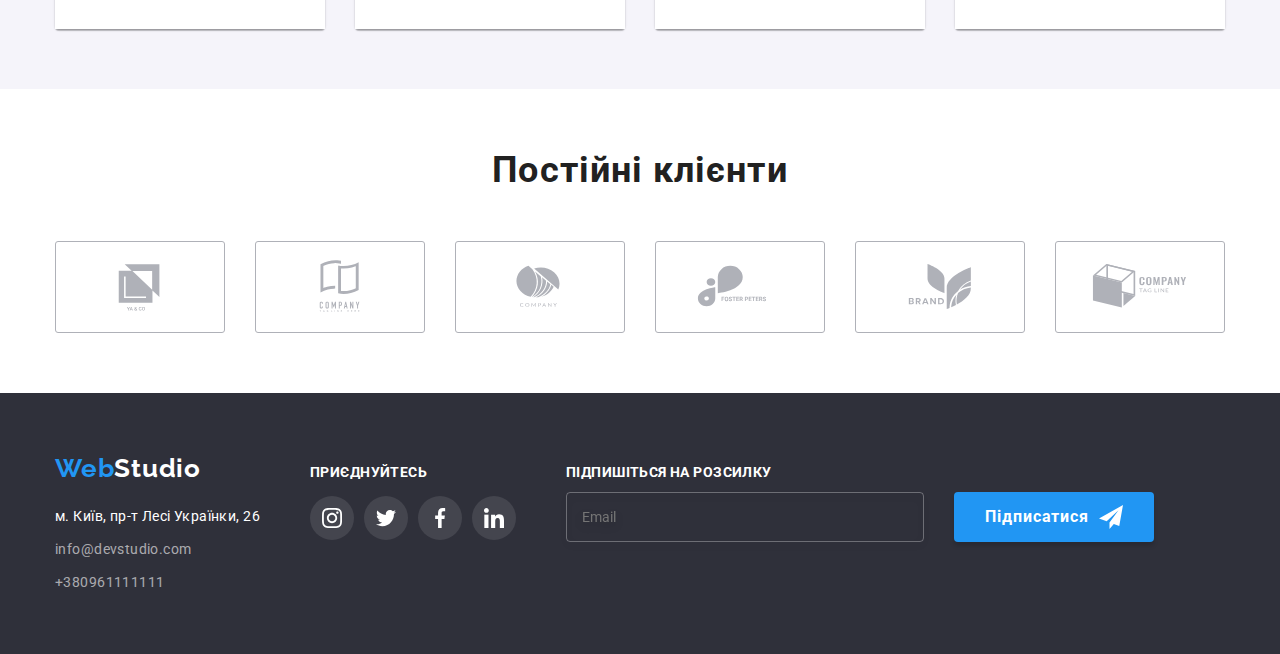
==== commit f6845180: "DEZE-----8" ====
--- a/index.html
+++ b/index.html
@@ -217,15 +217,24 @@
 
                     <ul class="aboutlist">
                         <li class="aboutlist-element">
-                            <img class="aboutlist-element__image" src="images/desktop/aboutus1.jpg" alt="Service 1" />                            
+                            <picture>
+                                <source srcset="images/desktop/aboutus1.jpg 1x, images/desktop/aboutus1@2x.jpg 2x" media="(min-width: 1200px)" />
+                                <img class="aboutlist-element__image" src="images/desktop/aboutus1.jpg" alt="Service 1" />    
+                            </picture>                        
                             <p class="aboutlist-element__label">Десктопні додатки</p>
                         </li>
                         <li class="aboutlist-element">
-                            <img class="aboutlist-element__image" src="images/desktop/aboutus2.jpg" alt="Service 2" />
+                            <picture>
+                                <source srcset="images/desktop/aboutus2.jpg 1x, images/desktop/aboutus2@2x.jpg 2x" media="(min-width: 1200px)" />
+                                <img class="aboutlist-element__image" src="images/desktop/aboutus2.jpg" alt="Service 2" />
+                            </picture>                        
                             <p class="aboutlist-element__label">Мобільні додатки</p>
                         </li>
                         <li class="aboutlist-element">
-                            <img class="aboutlist-element__image" src="images/desktop/aboutus3.jpg" alt="Service 3" />
+                            <picture>
+                                <source srcset="images/desktop/aboutus3.jpg 1x, images/desktop/aboutus3@2x.jpg 2x" media="(min-width: 1200px)" />
+                                <img class="aboutlist-element__image" src="images/desktop/aboutus2.jpg" alt="Service 2" />
+                            </picture>                        
                             <p class="aboutlist-element__label">Дизайнерські рішення</p>
                         </li>
                     </ul>
--- a/css/main.min.css
+++ b/css/main.min.css
@@ -1 +1 @@
-h1{font-family:"Roboto";font-style:normal;font-weight:900;font-size:44px;line-height:60px;text-align:center;letter-spacing:.06em;text-transform:uppercase;color:#aea4a4}:root{--accent-color: #2196F3;--title-color: #212121;--text-color: #757575}h1,h2,h3,h4,p{margin-top:0;margin-bottom:0}ul{margin:0;padding:0}img{display:block;max-width:100%;height:auto}p{font-size:1.2em}.page-header{border-bottom:1px solid #ececec}.page-header>*{-webkit-box-flex:1;-ms-flex:1;flex:1}.visually-hidden{position:absolute;white-space:nowrap;width:1px;height:1px;overflow:hidden;border:0;padding:0;clip:rect(0 0 0 0);-webkit-clip-path:inset(50%);clip-path:inset(50%);margin:-1px}.link.current{color:var(--accent-color)}.link{text-decoration:none}.icon-envelope{color:#757575;margin-right:10px}.list{list-style:none;padding:0;margin:0;display:-webkit-box;display:-ms-flexbox;display:flex;gap:30px}.nav-list{display:-webkit-box;display:-ms-flexbox;display:flex;gap:50px}img{display:block}body{font-family:"Roboto",sans-seerif;font-size:16px;letter-spacing:.03em;color:var(--text-color);color:var(--primary-text-color);background-color:var(--primary-white-color)}.title{font-weight:700;font-size:36px;line-height:42px;text-align:center;letter-spacing:.03em;color:var(--title-color);margin-bottom:50px}address{font-style:normal}.picture{padding:20px 24px;border-left:1px solid #eee;border-right:1px solid #eee;border-bottom:1px solid #eee}.section-total{padding-top:94px;padding-bottom:94px}.container,.container-footer,.container-about{width:100%;padding:0px 15px;margin-left:auto;margin-right:auto}@media screen and (max-width: 767px){.container,.container-footer,.container-about{width:100%;max-width:450px}}@media screen and (min-width: 768px){.container,.container-footer,.container-about{width:768px}}@media screen and (min-width: 1200px){.container,.container-footer,.container-about{width:1200px}}.section,.section-about{padding-bottom:60px;padding-top:60px}.section-about{padding-top:0px}@media screen and (max-width: 1199px){.container-about{display:none}}.container-about__title{font-weight:700;font-size:36px;line-height:42px;text-align:center;letter-spacing:.03em;color:#212121;margin-bottom:50px}.hero{background-color:#2f303a;text-align:center;display:-webkit-box;display:-ms-flexbox;display:flex;-webkit-box-align:center;-ms-flex-align:center;align-items:center;padding-top:200px;padding-bottom:200px;background-repeat:no-repeat;background-position:center;background-size:cover;max-width:1600px;margin:0 auto;background-image:-webkit-gradient(linear, left top, left bottom, from(rgba(47, 48, 58, 0.4)), to(rgba(47, 48, 58, 0.4))),url(../images/mobile/splash.jpg);background-image:linear-gradient(rgba(47, 48, 58, 0.4), rgba(47, 48, 58, 0.4)),url(../images/mobile/splash.jpg)}@media screen and (min-device-pixel-ratio: 2)and (max-width: 767px),screen and (-webkit-min-device-pixel-ratio: 2)and (max-width: 767px),screen and (min-resolution: 192dpi)and (max-width: 767px),screen and (min-resolution: 2dppx)and (max-width: 767px){.hero{background-image:-webkit-gradient(linear, left top, left bottom, from(rgba(47, 48, 58, 0.4)), to(rgba(47, 48, 58, 0.4))),url(../images/mobile/splash@2x.jpg);background-image:linear-gradient(rgba(47, 48, 58, 0.4), rgba(47, 48, 58, 0.4)),url(../images/mobile/splash@2x.jpg);height:400px;background-size:cover}}@media screen and (min-width: 768px){.hero{background-image:-webkit-gradient(linear, left top, left bottom, from(rgba(47, 48, 58, 0.4)), to(rgba(47, 48, 58, 0.4))),url(../images/tablet/splash.jpg);background-image:linear-gradient(rgba(47, 48, 58, 0.4), rgba(47, 48, 58, 0.4)),url(../images/tablet/splash.jpg);background-size:cover}}@media screen and (min-device-pixel-ratio: 2)and (min-width: 768px),screen and (-webkit-min-device-pixel-ratio: 2)and (min-width: 768px),screen and (min-resolution: 192dpi)and (min-width: 768px),screen and (min-resolution: 2dppx)and (min-width: 768px){.hero{background-image:-webkit-gradient(linear, left top, left bottom, from(rgba(47, 48, 58, 0.4)), to(rgba(47, 48, 58, 0.4))),url(../images/tablet/splash@2x.jpg);background-image:linear-gradient(rgba(47, 48, 58, 0.4), rgba(47, 48, 58, 0.4)),url(../images/tablet/splash@2x.jpg)}}@media screen and (min-width: 1200px){.hero{background-image:-webkit-gradient(linear, left top, left bottom, from(rgba(47, 48, 58, 0.4)), to(rgba(47, 48, 58, 0.4))),url(../images/desktop/splash.jpg);background-image:linear-gradient(rgba(47, 48, 58, 0.4), rgba(47, 48, 58, 0.4)),url(../images/desktop/splash.jpg)}}@media screen and (min-width: 1200px)and (min-device-pixel-ratio: 2)and (min-width: 1200px),screen and (min-width: 1200px)and (-webkit-min-device-pixel-ratio: 2)and (min-width: 1200px),screen and (min-width: 1200px)and (min-resolution: 192dpi)and (min-width: 1200px),screen and (min-width: 1200px)and (min-resolution: 2dppx)and (min-width: 1200px){.hero{background-image:-webkit-gradient(linear, left top, left bottom, from(rgba(47, 48, 58, 0.4)), to(rgba(47, 48, 58, 0.4))),url(../images/desktop/splash@2x.jpg);background-image:linear-gradient(rgba(47, 48, 58, 0.4), rgba(47, 48, 58, 0.4)),url(../images/desktop/splash@2x.jpg)}}.hero .container-hero{padding:0px 15px;margin-left:auto;margin-right:auto}@media screen and (max-width: 767px){.hero .container-hero h1{font-size:26px;line-height:42px}}.hero .container-hero__title{margin:0 auto 30px auto;font-weight:900;font-size:44px;line-height:60px;text-align:center;letter-spacing:.06em;text-transform:uppercase;color:#fff}.hero .container-hero__button{font-family:"Roboto";font-weight:700;font-size:16px;line-height:30px;letter-spacing:.06em;color:#fff;cursor:pointer;background:#2196f3;-webkit-box-shadow:0px 4px 4px rgba(0,0,0,.15);box-shadow:0px 4px 4px rgba(0,0,0,.15);border-radius:4px;padding:10px;border:0px;width:216px;-webkit-transition:background-color 250ms cubic-bezier(0.4, 0, 0.2, 1);transition:background-color 250ms cubic-bezier(0.4, 0, 0.2, 1)}.list-kontact{list-style:none;gap:50px;margin-left:auto;-webkit-transition:background-color 250ms cubic-bezier(0.4, 0, 0.2, 1);transition:background-color 250ms cubic-bezier(0.4, 0, 0.2, 1);display:-webkit-box;display:-ms-flexbox;display:flex}@media screen and (max-width: 1199px){.list-kontact{-webkit-box-orient:vertical;-webkit-box-direction:normal;-ms-flex-direction:column;flex-direction:column;gap:14px}}@media screen and (max-width: 767px){.list-kontact{display:none}}.list-kontact li{gap:50px}.list-kontact a{color:var(--text-color);fill:var(--text-color);display:-webkit-box;display:-ms-flexbox;display:flex;-webkit-box-align:center;-ms-flex-align:center;align-items:center;-webkit-transition:color 250ms cubic-bezier(0.4, 0, 0.2, 1);transition:color 250ms cubic-bezier(0.4, 0, 0.2, 1)}.list-kontact a:hover{color:var(--accent-color);fill:var(--accent-color)}.list-kontact a:focus{color:var(--accent-color);fill:var(--accent-color)}.contacts-li{font-family:"Roboto";font-style:normal;font-weight:500;font-size:14px;line-height:16px;letter-spacing:.02em;color:var(--text-color)}.contact-label{color:#757575;font-family:"Roboto";font-style:normal;font-weight:400;font-size:12px;line-height:14px;letter-spacing:.01em;display:block;margin-bottom:10px}.container-footer{gap:50px}@media screen and (max-width: 767px){.container-footer{display:-webkit-box;display:-ms-flexbox;display:flex;text-align:center;-webkit-box-align:center !important;-ms-flex-align:center !important;align-items:center !important;-webkit-box-pack:center;-ms-flex-pack:center;justify-content:center;-webkit-box-orient:vertical;-webkit-box-direction:normal;-ms-flex-direction:column;flex-direction:column}}@media screen and (max-width: 1199px){.container-footer{display:-webkit-box;display:-ms-flexbox;display:flex;text-align:center;-webkit-box-align:top;-ms-flex-align:top;align-items:top;-webkit-box-pack:center;-ms-flex-pack:center;justify-content:center;-webkit-box-orient:horizontal;-webkit-box-direction:normal;-ms-flex-direction:row;flex-direction:row;-ms-flex-wrap:wrap;flex-wrap:wrap}}.footer{font-family:"Roboto";font-style:normal;font-weight:400;font-size:14px;line-height:24px;letter-spacing:.03em;background:#2f303a;color:#fff;padding-top:60px;padding-bottom:60px}.footer .container,.footer .container-about,.footer .container-footer{display:-webkit-box;display:-ms-flexbox;display:flex;-webkit-box-align:baseline;-ms-flex-align:baseline;align-items:baseline}.footer-contacts-li a{color:rgba(255,255,255,.6);-webkit-transition:color 250ms cubic-bezier(0.4, 0, 0.2, 1);transition:color 250ms cubic-bezier(0.4, 0, 0.2, 1)}.footer-contacts-li{margin-top:9px}.footer-contacts-li a:hover{color:var(--accent-color)}.footer-contacts-li a:focus{color:var(--accent-color)}.footer h2{color:#fff}@media screen and (max-width: 1199px){.footer-subscription{width:100%}}.footer-form{display:-webkit-box;display:-ms-flexbox;display:flex;gap:30px}@media screen and (max-width: 1199px){.footer-form{-webkit-box-orient:vertical;-webkit-box-direction:normal;-ms-flex-direction:column;flex-direction:column}}.footer-form input{border:1px solid rgba(255,255,255,.3);-webkit-filter:drop-shadow(0px 4px 4px rgba(0, 0, 0, 0.15));filter:drop-shadow(0px 4px 4px rgba(0, 0, 0, 0.15));border-radius:4px;background:rgba(0,0,0,0);color:rgba(255,255,255,.3);padding-left:15px;padding-right:15px;height:50px;width:358px}@media screen and (max-width: 1199px){.footer-form input{width:100%}}.list-footer{list-style:none;padding:0;margin:0;margin-top:20px}.footer-join{text-transform:uppercase;font-family:"Roboto";font-style:normal;font-weight:700;font-size:14px;line-height:16px;letter-spacing:.03em;text-transform:uppercase;color:#fff;margin-bottom:12px}.footer-link:focus,.footer-link:hover{background-color:var(--accent-color)}.footer-link{width:100%;height:100%;fill:#fff;display:-webkit-box;display:-ms-flexbox;display:flex;-webkit-box-pack:center;-ms-flex-pack:center;justify-content:center;-webkit-box-align:center;-ms-flex-align:center;align-items:center;background:rgba(255,255,255,.1);border-radius:50%;-webkit-transition:background-color 250ms cubic-bezier(0.4, 0, 0.2, 1);transition:background-color 250ms cubic-bezier(0.4, 0, 0.2, 1)}.portfolio-container{display:-webkit-box;display:-ms-flexbox;display:flex;-ms-flex-wrap:wrap;flex-wrap:wrap;gap:30px}.portfolio-link{display:-webkit-box;display:-ms-flexbox;display:flex;-webkit-box-orient:vertical;-webkit-box-direction:normal;-ms-flex-direction:column;flex-direction:column}.overlay{position:absolute;top:0;left:0;width:100%;height:100%;background:rgba(33,150,243,.9);color:#fff;font-family:"Roboto";font-size:18px;line-height:28px;overflow:auto;-webkit-transform:translateY(100%);transform:translateY(100%);-webkit-transition:-webkit-transform 250ms cubic-bezier(0.4, 0, 0.2, 1);transition:-webkit-transform 250ms cubic-bezier(0.4, 0, 0.2, 1);transition:transform 250ms cubic-bezier(0.4, 0, 0.2, 1);transition:transform 250ms cubic-bezier(0.4, 0, 0.2, 1), -webkit-transform 250ms cubic-bezier(0.4, 0, 0.2, 1);padding:63px 24px}.portfolio-img{position:relative;overflow:hidden}.portfolio-link:focus,.portfolio-link:hover{-webkit-box-shadow:0px 1px 1px rgba(0,0,0,.12),0px 4px 4px rgba(0,0,0,.06),1px 4px 6px rgba(0,0,0,.16);box-shadow:0px 1px 1px rgba(0,0,0,.12),0px 4px 4px rgba(0,0,0,.06),1px 4px 6px rgba(0,0,0,.16)}.portfolio-title{font-weight:700;font-size:18px;line-height:36px;letter-spacing:.06em;color:var(--title-color);margin-top:0;margin-bottom:4px}.portfolio-text{font-size:16px;line-height:30px;letter-spacing:.03em;color:var(--text-color);margin:0}@media screen and (max-width: 767px){.portfolio-item{width:100%}}@media screen and (min-width: 768px){.portfolio-item{width:354px}}@media screen and (min-width: 1200px){.portfolio-item{width:370px}}.portfolio-item__image{width:100%}.portfolio-item:nth-child(3n){margin-right:0}.portfolio-item:nth-last-child(-n+3){margin-bottom:0}.portfolio-link:hover .overlay,.portfolio-link:focus .overlay{-webkit-transform:translateY(0%);transform:translateY(0%)}.list-filters{display:-webkit-box;display:-ms-flexbox;display:flex;gap:8px;-webkit-box-align:center;-ms-flex-align:center;align-items:center;-webkit-box-pack:center;-ms-flex-pack:center;justify-content:center;margin-bottom:50px;-ms-flex-wrap:wrap;flex-wrap:wrap}@media screen and (max-width: 767px){.list-filters{-webkit-box-pack:left;-ms-flex-pack:left;justify-content:left}}.link-item:nth-last-child(-n+3){margin-right:8px}.container-header{width:1200px;padding-left:15px;padding-right:15px;margin-left:auto;margin-right:auto;display:-webkit-box;display:-ms-flexbox;display:flex;-webkit-box-orient:horizontal;-webkit-box-direction:normal;-ms-flex-direction:row;flex-direction:row}.header-box{display:-webkit-box;display:-ms-flexbox;display:flex;height:80px;-webkit-box-align:center;-ms-flex-align:center;align-items:center;-webkit-transition:background-color 250ms cubic-bezier(0.4, 0, 0.2, 1);transition:background-color 250ms cubic-bezier(0.4, 0, 0.2, 1)}@media screen and (max-width: 1999px){.team-list{-ms-flex-wrap:wrap;flex-wrap:wrap}}.team-title{font-weight:500;font-size:16px;line-height:19px;text-align:center;letter-spacing:.03em;color:var(--title-color);margin-bottom:10px}.team-text{font-size:16px;line-height:19px;text-align:center;letter-spacing:.03em;color:var(--text-color)}.team{background:#f5f4fa}.team-item__image{width:270px}@media screen and (max-width: 767px){.team-item__image{width:100%}}@media screen and (min-width: 768px){.team-item__image{width:354px}}@media screen and (min-width: 1200px){.team-item__image{width:270px}}.team-item{width:270px;-webkit-box-shadow:0px 1px 3px rgba(0,0,0,.12),0px 1px 1px rgba(0,0,0,.14),0px 2px 1px rgba(0,0,0,.2);box-shadow:0px 1px 3px rgba(0,0,0,.12),0px 1px 1px rgba(0,0,0,.14),0px 2px 1px rgba(0,0,0,.2);border-radius:0px 0px 4px 4px}@media screen and (max-width: 767px){.team-item{width:100%}}@media screen and (min-width: 768px){.team-item{width:354px}}@media screen and (min-width: 1200px){.team-item{width:270px}}.team-humen{padding:30px;background-color:#fff}.list-clients{display:-webkit-box;display:-ms-flexbox;display:flex;-webkit-box-pack:center;-ms-flex-pack:center;justify-content:center;list-style:none;gap:30px}@media screen and (max-width: 1999px){.list-clients{-ms-flex-wrap:wrap;flex-wrap:wrap}}.list-clients li{width:170px;height:92px}@media screen and (max-width: 767px){.list-clients li{width:160px}}@media screen and (min-width: 768px){.list-clients li{width:226px}}@media screen and (min-width: 1200px){.list-clients li{width:170px}}.list-clients li:last-child{margin-right:0px}.list-clients-link{height:100%;width:100%;fill:#afb1b8;border:1px solid #afb1b8;border-radius:3px;display:-webkit-box;display:-ms-flexbox;display:flex;-webkit-box-pack:center;-ms-flex-pack:center;justify-content:center;-webkit-box-align:center;-ms-flex-align:center;align-items:center;-webkit-transition:background-color 250ms cubic-bezier(0.4, 0, 0.2, 1),fill 250ms cubic-bezier(0.4, 0, 0.2, 1);transition:background-color 250ms cubic-bezier(0.4, 0, 0.2, 1),fill 250ms cubic-bezier(0.4, 0, 0.2, 1)}.list-clients-link:focus,.list-clients-link:hover{border-color:var(--accent-color);fill:#2196f3}.feature-image{width:270px;height:120px;display:-webkit-box;display:-ms-flexbox;display:flex;-webkit-box-align:center;-ms-flex-align:center;align-items:center;-webkit-box-pack:center;-ms-flex-pack:center;justify-content:center;text-align:center;margin-bottom:30px;background-color:#f5f4fa;border-radius:4px}@media screen and (max-width: 767px){.feature-image{width:100%}}@media screen and (min-width: 768px){.feature-image{width:354px}}@media screen and (min-width: 1200px){.feature-image{width:270px}}.feature-title{font-weight:700;font-size:14px;line-height:16px;letter-spacing:.03em;text-transform:uppercase;color:var(--title-color);margin-bottom:10px;text-align:center}.feature-text{font-size:14px;line-height:24px;letter-spacing:.03em;color:var(--text-color)}@media screen and (max-width: 767px){.feature-item{width:100%}}@media screen and (min-width: 768px){.feature-item{width:354px}}@media screen and (min-width: 1200px){.feature-item{width:270px}}.feature-list{display:-webkit-box;display:-ms-flexbox;display:flex;gap:30px}@media screen and (max-width: 1199px){.feature-list{-ms-flex-wrap:wrap;flex-wrap:wrap}}.aboutlist{list-style:none;padding:0;margin:0;display:-webkit-box;display:-ms-flexbox;display:flex;gap:30px}.aboutlist-element__image{width:370px}.aboutlist-element__label{background:rgba(47,48,58,.8);width:370px;height:70px;display:-webkit-box;display:-ms-flexbox;display:flex;-webkit-box-align:center;-ms-flex-align:center;align-items:center;-webkit-box-pack:center;-ms-flex-pack:center;justify-content:center;position:relative;bottom:70px;font-family:"Roboto";font-style:normal;font-weight:700;font-size:14px;line-height:16px;text-align:center;letter-spacing:.03em;text-transform:uppercase;color:#fff}.logo{text-decoration:none;font-family:"Raleway";font-style:normal;font-weight:700;font-size:26px;line-height:31px;letter-spacing:.03em;color:var(--accent-color)}.logo-dark{color:var(--title-color)}.logo-light{color:#fff}.backdrop.is-hidden{visibility:hidden;opacity:0;pointer-events:none}.backdrop{position:fixed;width:100%;height:100%;left:0;top:0;background:rgba(0,0,0,.2);-webkit-box-shadow:0px 4px 4px rgba(0,0,0,.15);box-shadow:0px 4px 4px rgba(0,0,0,.15);-webkit-transition:opacity 250ms cubic-bezier(0.4, 0, 0.2, 1),visibility 250ms cubic-bezier(0.4, 0, 0.2, 1);transition:opacity 250ms cubic-bezier(0.4, 0, 0.2, 1),visibility 250ms cubic-bezier(0.4, 0, 0.2, 1)}.modal{position:absolute;top:50%;left:50%;-webkit-transform:translate(-50%, -50%);transform:translate(-50%, -50%);padding:40px;background-color:#fff;border-radius:4px;-webkit-box-shadow:0px 1px 3px rgba(0,0,0,.12),0px 1px 1px rgba(0,0,0,.14),0px 2px 1px rgba(0,0,0,.2);box-shadow:0px 1px 3px rgba(0,0,0,.12),0px 1px 1px rgba(0,0,0,.14),0px 2px 1px rgba(0,0,0,.2);width:528px;min-height:581px}@media screen and (max-width: 767px){.modal{width:100%}}.modal-link{color:var(--accent-text-color);margin-left:3px;-webkit-transition-property:border-color;transition-property:border-color;-webkit-transition-duration:250ms;transition-duration:250ms;-webkit-transition-timing-function:cubic-bezier(0.4, 0, 0.2, 1);transition-timing-function:cubic-bezier(0.4, 0, 0.2, 1)}.modal-link:hover,.modal-link:focus{text-decoration:none;border-color:var(--button-background-color)}.modal h4{font-family:"Roboto";font-style:normal;font-weight:700;font-size:20px;line-height:23px;text-align:center;letter-spacing:.03em;color:#212121;margin-bottom:18px}.closed{position:absolute;top:8px;right:8px;display:-webkit-box;display:-ms-flexbox;display:flex;-webkit-box-align:center;-ms-flex-align:center;align-items:center;-webkit-box-pack:center;-ms-flex-pack:center;justify-content:center;width:30px;height:30px;padding:0;border-radius:50%;background:#fff;border:1px solid rgba(0,0,0,.1);cursor:pointer}.closed:hover{background:var(--accent-color);fill:#fff}.contact-form{text-align:left;margin-top:12px}.contact-form a{color:var(--accent-color)}.contact-form input[type=text],.contact-form input[type=tel],.contact-form input[type=email]{border:1px solid rgba(33,33,33,.2);color:#757575;border-radius:4px;height:40px;width:100%;padding:11px 12px 11px 32px}.contact-form input[type=text]:hover,.contact-form input[type=text]:focus,.contact-form input[type=tel]:hover,.contact-form input[type=tel]:focus,.contact-form input[type=email]:hover,.contact-form input[type=email]:focus{border-color:var(--accent-color);color:var(--accent-color);cursor:pointer}.contact-form textarea{border:1px solid rgba(33,33,33,.2);color:#757575;border-radius:4px;padding-left:10px;padding-right:10px;height:120px;width:100%;padding:12px 16px 12px 16px;display:block}.contact-form textarea:hover,.contact-form textarea:focus{border-color:var(--accent-color);color:var(--accent-color);cursor:pointer}.contact-form .checkbox-label{display:-webkit-box;display:-ms-flexbox;display:flex;-webkit-box-align:center;-ms-flex-align:center;align-items:center;margin-bottom:0;font-weight:400;font-size:14px;line-height:24px;letter-spacing:.03em;color:#757575}.contact-form .comment-text{color:#757575;font-family:"Roboto";font-style:normal;font-weight:400;font-size:12px;line-height:14px;letter-spacing:.01em;display:block;margin-bottom:20px}.contact-form .action-button{margin-top:42px}.contact-form .input-group{margin-top:4px;position:relative}.contact-form .input-group .input-icon{position:absolute;top:10px;left:10px}.contact-form .input-group:hover{fill:var(--accent-color)}.contact-form .icon-checked{width:16px;height:15px;margin-right:8px;border:2px solid var(--title-color);border-radius:3px;fill:rgba(0,0,0,0);display:-webkit-box;display:-ms-flexbox;display:flex}.contact-form .checkbox{-webkit-appearance:none;-moz-appearance:none;-webkit-transition-property:background-color;transition-property:background-color;-webkit-transition-duration:250ms;transition-duration:250ms;-webkit-transition-timing-function:cubic-bezier(0.4, 0, 0.2, 1);transition-timing-function:cubic-bezier(0.4, 0, 0.2, 1)}.contact-form .checkbox:checked+.icon-checked{border:none;fill:var(--accent-color)}.contact-form .checkbox:focus+.icon-checked,.contact-form .checkbox:hover+.icon-checked{outline:1px solid var(--accent-color)}.contact-form .text-up{width:100%;height:23px;left:576px;top:261px;font-family:"Roboto";font-style:normal;font-weight:700;font-size:20px;line-height:23px;text-align:center;letter-spacing:.03em;color:#212121}.page-navigation{font-family:"Roboto";font-style:normal;font-weight:500;font-size:14px;line-height:16px;letter-spacing:.02em;color:var(--title-color);margin-left:93px}@media screen and (max-width: 767px){.page-navigation{display:none}}.page-navigation a{color:var(--title-color);padding-top:32px;padding-bottom:32px;display:inline-block;-webkit-transition:color 250ms cubic-bezier(0.4, 0, 0.2, 1);transition:color 250ms cubic-bezier(0.4, 0, 0.2, 1);position:relative}.page-navigation a:hover,.page-navigation a:focus{color:var(--accent-color)}.current::after{position:absolute;content:"";display:block;width:100%;bottom:-1px;left:0;height:4px;border-radius:2px;background-color:var(--accent-color)}.link-nav:hover::after{background:#2196f3}.button-hamburger{position:absolute;right:15px;top:26px;z-index:0;cursor:pointer;display:none}@media screen and (max-width: 767px){.button-hamburger{display:inline-block}}.mobile-menu{width:100%;height:100%;position:fixed;top:0px;left:0px;background:#fff;-webkit-box-orient:vertical;-webkit-box-direction:normal;-ms-flex-direction:column;flex-direction:column;display:none}.mobile-menu .mobile-menu-container{height:100%}.mobile-menu .mobile-menu-navigation{margin:40px;margin-top:48px;list-style:none;display:-webkit-box;display:-ms-flexbox;display:flex;-webkit-box-orient:vertical;-webkit-box-direction:normal;-ms-flex-direction:column;flex-direction:column;font-weight:500;font-size:40px;line-height:47px;letter-spacing:.02em;gap:32px;height:50%}.mobile-menu .mobile-menu-navigation__link{color:#212121;text-decoration:none}.mobile-menu .mobile-menu-contacts{margin:40px;display:-webkit-box;display:-ms-flexbox;display:flex;-webkit-box-orient:vertical;-webkit-box-direction:normal;-ms-flex-direction:column;flex-direction:column;gap:30px;font-weight:500}.mobile-menu .mobile-menu-contacts__tel{font-size:26px;line-height:40px;letter-spacing:.02em;color:#2196f3;text-decoration:none}.mobile-menu .mobile-menu-contacts__email{font-size:24px;line-height:28px;letter-spacing:.02em;color:#757575;text-decoration:none}.mobile-menu .mobile-menu-social{margin:7px;display:-webkit-box;display:-ms-flexbox;display:flex;gap:5px}.mobile-menu .mobile-menu-social a{font-weight:500;font-size:18px;line-height:22px;text-decoration:none;color:var(--accent-color)}.mobile-menu .mobile-menu-social a:not(:last-child){padding-right:5px;border-right:1px solid #ccc}.mobile-menu.is-open{display:-webkit-box;display:-ms-flexbox;display:flex}.social-person-list{list-style:none;display:-webkit-box;display:-ms-flexbox;display:flex;-webkit-box-pack:center;-ms-flex-pack:center;justify-content:center;-webkit-box-align:center;-ms-flex-align:center;align-items:center;margin-top:16px}.social-person-list li{width:44px;height:44px;margin-right:10px}.social-link{width:100%;height:100%;fill:#afb1b8;display:-webkit-box;display:-ms-flexbox;display:flex;-webkit-box-pack:center;-ms-flex-pack:center;justify-content:center;-webkit-box-align:center;-ms-flex-align:center;align-items:center;border-radius:50%;-webkit-transition:background-color 250ms cubic-bezier(0.4, 0, 0.2, 1);transition:background-color 250ms cubic-bezier(0.4, 0, 0.2, 1)}.social-person-list li:last-child{margin-right:0px}.social-link:hover,.social-link:focus{background-color:#2196f3;fill:#fff}.social-footer-list{list-style:none;display:-webkit-box;display:-ms-flexbox;display:flex;-webkit-box-pack:center;-ms-flex-pack:center;justify-content:center;-webkit-box-align:center;-ms-flex-align:center;align-items:center;margin-top:16px}.social-footer-list li{width:44px;height:44px;margin-right:10px}.social-footer-list li:last-child{margin-right:0px}.social-list_item-link{display:inline-block;width:50px;height:50px}.action-button{display:-webkit-box;display:-ms-flexbox;display:flex;-webkit-box-pack:center;-ms-flex-pack:center;justify-content:center;-webkit-box-align:center;-ms-flex-align:center;align-items:center;font-family:"Roboto";font-weight:700;font-size:16px;line-height:30px;letter-spacing:.06em;color:#fff;cursor:pointer;background:var(--accent-color);-webkit-box-shadow:0px 4px 4px rgba(0,0,0,.15);box-shadow:0px 4px 4px rgba(0,0,0,.15);border-radius:4px;border:0px;-webkit-transition:background-color 250ms cubic-bezier(0.4, 0, 0.2, 1);transition:background-color 250ms cubic-bezier(0.4, 0, 0.2, 1);margin-left:auto;margin-right:auto;padding:10px;padding-left:24px;padding-right:24px;width:200px}.action-button .button-icon{fill:#fff;color:#fff;margin-left:10px}.hero-button:hover,.hero-button:focus{background-color:#188ce8}.button-port:hover,.button-port:focus{background-color:#2196f3;-webkit-box-shadow:0px 3px 1px rgba(0,0,0,.1),0px 1px 2px rgba(0,0,0,.08),0px 2px 2px rgba(0,0,0,.12);box-shadow:0px 3px 1px rgba(0,0,0,.1),0px 1px 2px rgba(0,0,0,.08),0px 2px 2px rgba(0,0,0,.12);color:#fff}.button-port{font-family:"Roboto";font-style:normal;font-weight:500;font-size:16px;line-height:26px;text-align:center;letter-spacing:.03em;cursor:pointer;color:var(--title-color);background:#f5f4fa;border-radius:4px;border:0px;padding:6px 22px;-webkit-transition:background-color 250ms cubic-bezier(0.4, 0, 0.2, 1),color 250ms cubic-bezier(0.4, 0, 0.2, 1),bbox-shadow 250ms cubic-bezier(0.4, 0, 0.2, 1);transition:background-color 250ms cubic-bezier(0.4, 0, 0.2, 1),color 250ms cubic-bezier(0.4, 0, 0.2, 1),bbox-shadow 250ms cubic-bezier(0.4, 0, 0.2, 1)}/*# sourceMappingURL=main.min.css.map */+h1{font-family:"Roboto";font-style:normal;font-weight:900;font-size:44px;line-height:60px;text-align:center;letter-spacing:.06em;text-transform:uppercase;color:#aea4a4}:root{--accent-color: #2196F3;--title-color: #212121;--text-color: #757575}h1,h2,h3,h4,p{margin-top:0;margin-bottom:0}ul{margin:0;padding:0}img{display:block;max-width:100%;height:auto}p{font-size:1.2em}.page-header{border-bottom:1px solid #ececec}.page-header>*{-webkit-box-flex:1;-ms-flex:1;flex:1}.visually-hidden{position:absolute;white-space:nowrap;width:1px;height:1px;overflow:hidden;border:0;padding:0;clip:rect(0 0 0 0);-webkit-clip-path:inset(50%);clip-path:inset(50%);margin:-1px}.link.current{color:var(--accent-color)}.link{text-decoration:none}.icon-envelope{color:#757575;margin-right:10px}.list{list-style:none;padding:0;margin:0;display:-webkit-box;display:-ms-flexbox;display:flex;gap:30px}.nav-list{display:-webkit-box;display:-ms-flexbox;display:flex;gap:50px}img{display:block}body{font-family:"Roboto",sans-seerif;font-size:16px;letter-spacing:.03em;color:var(--text-color);color:var(--primary-text-color);background-color:var(--primary-white-color)}.title{font-weight:700;font-size:36px;line-height:42px;text-align:center;letter-spacing:.03em;color:var(--title-color);margin-bottom:50px}address{font-style:normal}.picture{padding:20px 24px;border-left:1px solid #eee;border-right:1px solid #eee;border-bottom:1px solid #eee}.section-total{padding-top:94px;padding-bottom:94px}.container,.container-footer,.container-about{width:100%;padding:0px 15px;margin-left:auto;margin-right:auto}@media screen and (max-width: 767px){.container,.container-footer,.container-about{width:100%;max-width:450px}}@media screen and (min-width: 768px){.container,.container-footer,.container-about{width:768px}}@media screen and (min-width: 1200px){.container,.container-footer,.container-about{width:1200px}}.section,.section-about{padding-bottom:60px;padding-top:60px}.section-about{padding-top:0px;display:none}.container-about__title{font-weight:700;font-size:36px;line-height:42px;text-align:center;letter-spacing:.03em;color:#212121;margin-bottom:50px}.hero{background-color:#2f303a;text-align:center;display:-webkit-box;display:-ms-flexbox;display:flex;-webkit-box-align:center;-ms-flex-align:center;align-items:center;padding-top:200px;padding-bottom:200px;background-repeat:no-repeat;background-position:center;background-size:cover;max-width:1200px;margin:0 auto;background-image:-webkit-gradient(linear, left top, left bottom, from(rgba(47, 48, 58, 0.4)), to(rgba(47, 48, 58, 0.4))),url(../images/mobile/splash.jpg);background-image:linear-gradient(rgba(47, 48, 58, 0.4), rgba(47, 48, 58, 0.4)),url(../images/mobile/splash.jpg)}@media screen and (max-width: 767px){.hero{height:400px;max-width:480px;background-size:cover}}@media screen and (min-device-pixel-ratio: 2)and (max-width: 767px),screen and (-webkit-min-device-pixel-ratio: 2)and (max-width: 767px),screen and (min-resolution: 192dpi)and (max-width: 767px),screen and (min-resolution: 2dppx)and (max-width: 767px){.hero{background-image:-webkit-gradient(linear, left top, left bottom, from(rgba(47, 48, 58, 0.4)), to(rgba(47, 48, 58, 0.4))),url(../images/mobile/splash@2x.jpg);background-image:linear-gradient(rgba(47, 48, 58, 0.4), rgba(47, 48, 58, 0.4)),url(../images/mobile/splash@2x.jpg);height:400px;background-size:cover}}@media screen and (min-width: 768px){.hero{background-image:-webkit-gradient(linear, left top, left bottom, from(rgba(47, 48, 58, 0.4)), to(rgba(47, 48, 58, 0.4))),url(../images/tablet/splash.jpg);background-image:linear-gradient(rgba(47, 48, 58, 0.4), rgba(47, 48, 58, 0.4)),url(../images/tablet/splash.jpg);background-size:cover;max-width:768px}}@media screen and (min-device-pixel-ratio: 2)and (min-width: 768px),screen and (-webkit-min-device-pixel-ratio: 2)and (min-width: 768px),screen and (min-resolution: 192dpi)and (min-width: 768px),screen and (min-resolution: 2dppx)and (min-width: 768px){.hero{background-image:-webkit-gradient(linear, left top, left bottom, from(rgba(47, 48, 58, 0.4)), to(rgba(47, 48, 58, 0.4))),url(../images/tablet/splash@2x.jpg);background-image:linear-gradient(rgba(47, 48, 58, 0.4), rgba(47, 48, 58, 0.4)),url(../images/tablet/splash@2x.jpg)}}@media screen and (min-width: 1200px){.hero{background-image:-webkit-gradient(linear, left top, left bottom, from(rgba(47, 48, 58, 0.4)), to(rgba(47, 48, 58, 0.4))),url(../images/desktop/splash.jpg);background-image:linear-gradient(rgba(47, 48, 58, 0.4), rgba(47, 48, 58, 0.4)),url(../images/desktop/splash.jpg);max-width:1200px}}@media screen and (min-width: 1200px)and (min-device-pixel-ratio: 2)and (min-width: 1200px),screen and (min-width: 1200px)and (-webkit-min-device-pixel-ratio: 2)and (min-width: 1200px),screen and (min-width: 1200px)and (min-resolution: 192dpi)and (min-width: 1200px),screen and (min-width: 1200px)and (min-resolution: 2dppx)and (min-width: 1200px){.hero{background-image:-webkit-gradient(linear, left top, left bottom, from(rgba(47, 48, 58, 0.4)), to(rgba(47, 48, 58, 0.4))),url(../images/desktop/splash@2x.jpg);background-image:linear-gradient(rgba(47, 48, 58, 0.4), rgba(47, 48, 58, 0.4)),url(../images/desktop/splash@2x.jpg)}}.hero .container-hero{padding:0px 15px;margin-left:auto;margin-right:auto}@media screen and (max-width: 767px){.hero .container-hero h1{font-size:26px;line-height:1.36}}.hero .container-hero__title{margin:0 auto 30px auto;font-weight:900;font-size:44px;line-height:60px;text-align:center;letter-spacing:.06em;text-transform:uppercase;color:#fff}.hero .container-hero__button{font-family:"Roboto";font-weight:700;font-size:16px;line-height:30px;letter-spacing:.06em;color:#fff;cursor:pointer;background:#2196f3;-webkit-box-shadow:0px 4px 4px rgba(0,0,0,.15);box-shadow:0px 4px 4px rgba(0,0,0,.15);border-radius:4px;padding:10px;border:0px;width:216px;-webkit-transition:background-color 250ms cubic-bezier(0.4, 0, 0.2, 1);transition:background-color 250ms cubic-bezier(0.4, 0, 0.2, 1)}.list-kontact{list-style:none;gap:50px;margin-left:auto;-webkit-transition:background-color 250ms cubic-bezier(0.4, 0, 0.2, 1);transition:background-color 250ms cubic-bezier(0.4, 0, 0.2, 1);display:-webkit-box;display:-ms-flexbox;display:flex}@media screen and (max-width: 1199px){.list-kontact{-webkit-box-orient:vertical;-webkit-box-direction:normal;-ms-flex-direction:column;flex-direction:column;gap:14px}}@media screen and (max-width: 767px){.list-kontact{display:none}}.list-kontact li{gap:50px}.list-kontact a{color:var(--text-color);fill:var(--text-color);display:-webkit-box;display:-ms-flexbox;display:flex;-webkit-box-align:center;-ms-flex-align:center;align-items:center;-webkit-transition:color 250ms cubic-bezier(0.4, 0, 0.2, 1);transition:color 250ms cubic-bezier(0.4, 0, 0.2, 1)}.list-kontact a:hover{color:var(--accent-color);fill:var(--accent-color)}.list-kontact a:focus{color:var(--accent-color);fill:var(--accent-color)}.contacts-li{font-family:"Roboto";font-style:normal;font-weight:500;font-size:14px;line-height:16px;letter-spacing:.02em;color:var(--text-color)}.contact-label{color:#757575;font-family:"Roboto";font-style:normal;font-weight:400;font-size:12px;line-height:14px;letter-spacing:.01em;display:block;margin-bottom:10px}.container-footer{gap:50px}@media screen and (max-width: 767px){.container-footer{display:-webkit-box;display:-ms-flexbox;display:flex;text-align:center;-webkit-box-align:center !important;-ms-flex-align:center !important;align-items:center !important;-webkit-box-pack:center;-ms-flex-pack:center;justify-content:center;-webkit-box-orient:vertical;-webkit-box-direction:normal;-ms-flex-direction:column;flex-direction:column}}@media screen and (max-width: 1199px){.container-footer{display:-webkit-box;display:-ms-flexbox;display:flex;text-align:center;-webkit-box-align:top;-ms-flex-align:top;align-items:top;-webkit-box-pack:center;-ms-flex-pack:center;justify-content:center;-webkit-box-orient:horizontal;-webkit-box-direction:normal;-ms-flex-direction:row;flex-direction:row;-ms-flex-wrap:wrap;flex-wrap:wrap}}.footer{font-family:"Roboto";font-style:normal;font-weight:400;font-size:14px;line-height:24px;letter-spacing:.03em;background:#2f303a;color:#fff;padding-top:60px;padding-bottom:60px}.footer .container,.footer .container-about,.footer .container-footer{display:-webkit-box;display:-ms-flexbox;display:flex;-webkit-box-align:baseline;-ms-flex-align:baseline;align-items:baseline}.footer-contacts-li a{color:rgba(255,255,255,.6);-webkit-transition:color 250ms cubic-bezier(0.4, 0, 0.2, 1);transition:color 250ms cubic-bezier(0.4, 0, 0.2, 1)}.footer-contacts-li{margin-top:9px}.footer-contacts-li a:hover{color:var(--accent-color)}.footer-contacts-li a:focus{color:var(--accent-color)}.footer h2{color:#fff}@media screen and (max-width: 1199px){.footer-subscription{width:100%}}.footer-form{display:-webkit-box;display:-ms-flexbox;display:flex;gap:30px}@media screen and (max-width: 1199px){.footer-form{-webkit-box-orient:vertical;-webkit-box-direction:normal;-ms-flex-direction:column;flex-direction:column}}.footer-form input{border:1px solid rgba(255,255,255,.3);-webkit-filter:drop-shadow(0px 4px 4px rgba(0, 0, 0, 0.15));filter:drop-shadow(0px 4px 4px rgba(0, 0, 0, 0.15));border-radius:4px;background:rgba(0,0,0,0);color:rgba(255,255,255,.3);padding-left:15px;padding-right:15px;height:50px;width:358px}@media screen and (max-width: 1199px){.footer-form input{width:100%}}.list-footer{list-style:none;padding:0;margin:0;margin-top:20px}.footer-join{text-transform:uppercase;font-family:"Roboto";font-style:normal;font-weight:700;font-size:14px;line-height:16px;letter-spacing:.03em;text-transform:uppercase;color:#fff;margin-bottom:12px}.footer-link:focus,.footer-link:hover{background-color:var(--accent-color)}.footer-link{width:100%;height:100%;fill:#fff;display:-webkit-box;display:-ms-flexbox;display:flex;-webkit-box-pack:center;-ms-flex-pack:center;justify-content:center;-webkit-box-align:center;-ms-flex-align:center;align-items:center;background:rgba(255,255,255,.1);border-radius:50%;-webkit-transition:background-color 250ms cubic-bezier(0.4, 0, 0.2, 1);transition:background-color 250ms cubic-bezier(0.4, 0, 0.2, 1)}.portfolio-container{display:-webkit-box;display:-ms-flexbox;display:flex;-ms-flex-wrap:wrap;flex-wrap:wrap;gap:30px}.portfolio-link{display:-webkit-box;display:-ms-flexbox;display:flex;-webkit-box-orient:vertical;-webkit-box-direction:normal;-ms-flex-direction:column;flex-direction:column}.overlay{position:absolute;top:0;left:0;width:100%;height:100%;background:rgba(33,150,243,.9);color:#fff;font-family:"Roboto";font-size:18px;line-height:28px;overflow:auto;-webkit-transform:translateY(100%);transform:translateY(100%);-webkit-transition:-webkit-transform 250ms cubic-bezier(0.4, 0, 0.2, 1);transition:-webkit-transform 250ms cubic-bezier(0.4, 0, 0.2, 1);transition:transform 250ms cubic-bezier(0.4, 0, 0.2, 1);transition:transform 250ms cubic-bezier(0.4, 0, 0.2, 1), -webkit-transform 250ms cubic-bezier(0.4, 0, 0.2, 1);padding:63px 24px}.portfolio-img{position:relative;overflow:hidden}.portfolio-link:focus,.portfolio-link:hover{-webkit-box-shadow:0px 1px 1px rgba(0,0,0,.12),0px 4px 4px rgba(0,0,0,.06),1px 4px 6px rgba(0,0,0,.16);box-shadow:0px 1px 1px rgba(0,0,0,.12),0px 4px 4px rgba(0,0,0,.06),1px 4px 6px rgba(0,0,0,.16)}.portfolio-title{font-weight:700;font-size:18px;line-height:36px;letter-spacing:.06em;color:var(--title-color);margin-top:0;margin-bottom:4px}.portfolio-text{font-size:16px;line-height:30px;letter-spacing:.03em;color:var(--text-color);margin:0}@media screen and (max-width: 767px){.portfolio-item{width:100%}}@media screen and (min-width: 768px){.portfolio-item{width:354px}}@media screen and (min-width: 1200px){.portfolio-item{width:370px}}.portfolio-item__image{width:100%}.portfolio-item:nth-child(3n){margin-right:0}.portfolio-item:nth-last-child(-n+3){margin-bottom:0}.portfolio-link:hover .overlay,.portfolio-link:focus .overlay{-webkit-transform:translateY(0%);transform:translateY(0%)}.list-filters{display:-webkit-box;display:-ms-flexbox;display:flex;gap:8px;-webkit-box-align:center;-ms-flex-align:center;align-items:center;-webkit-box-pack:center;-ms-flex-pack:center;justify-content:center;margin-bottom:50px;-ms-flex-wrap:wrap;flex-wrap:wrap}@media screen and (max-width: 767px){.list-filters{-webkit-box-pack:left;-ms-flex-pack:left;justify-content:left}}.link-item:nth-last-child(-n+3){margin-right:8px}.container-header{width:1200px;padding-left:15px;padding-right:15px;margin-left:auto;margin-right:auto;display:-webkit-box;display:-ms-flexbox;display:flex;-webkit-box-orient:horizontal;-webkit-box-direction:normal;-ms-flex-direction:row;flex-direction:row}.header-box{display:-webkit-box;display:-ms-flexbox;display:flex;height:80px;-webkit-box-align:center;-ms-flex-align:center;align-items:center;-webkit-transition:background-color 250ms cubic-bezier(0.4, 0, 0.2, 1);transition:background-color 250ms cubic-bezier(0.4, 0, 0.2, 1)}@media screen and (max-width: 1999px){.team-list{-ms-flex-wrap:wrap;flex-wrap:wrap}}.team-title{font-weight:500;font-size:16px;line-height:19px;text-align:center;letter-spacing:.03em;color:var(--title-color);margin-bottom:10px}.team-text{font-size:16px;line-height:19px;text-align:center;letter-spacing:.03em;color:var(--text-color)}.team{background:#f5f4fa}.team-item__image{width:270px}@media screen and (max-width: 767px){.team-item__image{width:100%}}@media screen and (min-width: 768px){.team-item__image{width:354px}}@media screen and (min-width: 1200px){.team-item__image{width:270px}}.team-item{width:270px;-webkit-box-shadow:0px 1px 3px rgba(0,0,0,.12),0px 1px 1px rgba(0,0,0,.14),0px 2px 1px rgba(0,0,0,.2);box-shadow:0px 1px 3px rgba(0,0,0,.12),0px 1px 1px rgba(0,0,0,.14),0px 2px 1px rgba(0,0,0,.2);border-radius:0px 0px 4px 4px}@media screen and (max-width: 767px){.team-item{width:100%}}@media screen and (min-width: 768px){.team-item{width:354px}}@media screen and (min-width: 1200px){.team-item{width:270px}}.team-humen{padding:30px;background-color:#fff}.list-clients{display:-webkit-box;display:-ms-flexbox;display:flex;-webkit-box-pack:center;-ms-flex-pack:center;justify-content:center;list-style:none;gap:30px}@media screen and (max-width: 1999px){.list-clients{-ms-flex-wrap:wrap;flex-wrap:wrap}}.list-clients li{width:170px;height:92px}@media screen and (max-width: 767px){.list-clients li{width:160px}}@media screen and (min-width: 768px){.list-clients li{width:226px}}@media screen and (min-width: 1200px){.list-clients li{width:170px}}.list-clients li:last-child{margin-right:0px}.list-clients-link{height:100%;width:100%;fill:#afb1b8;border:1px solid #afb1b8;border-radius:3px;display:-webkit-box;display:-ms-flexbox;display:flex;-webkit-box-pack:center;-ms-flex-pack:center;justify-content:center;-webkit-box-align:center;-ms-flex-align:center;align-items:center;-webkit-transition:background-color 250ms cubic-bezier(0.4, 0, 0.2, 1),fill 250ms cubic-bezier(0.4, 0, 0.2, 1);transition:background-color 250ms cubic-bezier(0.4, 0, 0.2, 1),fill 250ms cubic-bezier(0.4, 0, 0.2, 1)}.list-clients-link:focus,.list-clients-link:hover{border-color:var(--accent-color);fill:#2196f3}.feature-image{width:270px;height:120px;display:-webkit-box;display:-ms-flexbox;display:flex;-webkit-box-align:center;-ms-flex-align:center;align-items:center;-webkit-box-pack:center;-ms-flex-pack:center;justify-content:center;text-align:center;margin-bottom:30px;background-color:#f5f4fa;border-radius:4px}@media screen and (max-width: 767px){.feature-image{width:100%}}@media screen and (min-width: 768px){.feature-image{width:354px}}@media screen and (min-width: 1200px){.feature-image{width:270px}}.feature-title{font-weight:700;font-size:14px;line-height:16px;letter-spacing:.03em;text-transform:uppercase;color:var(--title-color);margin-bottom:10px;text-align:center}.feature-text{font-size:14px;line-height:24px;letter-spacing:.03em;color:var(--text-color)}@media screen and (max-width: 767px){.feature-item{width:100%}}@media screen and (min-width: 768px){.feature-item{width:354px}}@media screen and (min-width: 1200px){.feature-item{width:270px}}.feature-list{display:-webkit-box;display:-ms-flexbox;display:flex;gap:30px}@media screen and (max-width: 1199px){.feature-list{-ms-flex-wrap:wrap;flex-wrap:wrap}}.aboutlist{list-style:none;padding:0;margin:0;display:-webkit-box;display:-ms-flexbox;display:flex;gap:30px}.aboutlist-element__image{width:370px}.aboutlist-element__label{background:rgba(47,48,58,.8);width:370px;height:70px;display:-webkit-box;display:-ms-flexbox;display:flex;-webkit-box-align:center;-ms-flex-align:center;align-items:center;-webkit-box-pack:center;-ms-flex-pack:center;justify-content:center;position:relative;bottom:70px;font-family:"Roboto";font-style:normal;font-weight:700;font-size:14px;line-height:16px;text-align:center;letter-spacing:.03em;text-transform:uppercase;color:#fff}.logo{text-decoration:none;font-family:"Raleway";font-style:normal;font-weight:700;font-size:26px;line-height:31px;letter-spacing:.03em;color:var(--accent-color)}.logo-dark{color:var(--title-color)}.logo-light{color:#fff}.backdrop.is-hidden{visibility:hidden;opacity:0;pointer-events:none}.backdrop{position:fixed;width:100%;height:100%;left:0;top:0;background:rgba(0,0,0,.2);-webkit-box-shadow:0px 4px 4px rgba(0,0,0,.15);box-shadow:0px 4px 4px rgba(0,0,0,.15);-webkit-transition:opacity 250ms cubic-bezier(0.4, 0, 0.2, 1),visibility 250ms cubic-bezier(0.4, 0, 0.2, 1);transition:opacity 250ms cubic-bezier(0.4, 0, 0.2, 1),visibility 250ms cubic-bezier(0.4, 0, 0.2, 1)}.modal{position:absolute;top:50%;left:50%;-webkit-transform:translate(-50%, -50%);transform:translate(-50%, -50%);padding:40px;background-color:#fff;border-radius:4px;-webkit-box-shadow:0px 1px 3px rgba(0,0,0,.12),0px 1px 1px rgba(0,0,0,.14),0px 2px 1px rgba(0,0,0,.2);box-shadow:0px 1px 3px rgba(0,0,0,.12),0px 1px 1px rgba(0,0,0,.14),0px 2px 1px rgba(0,0,0,.2);width:528px;min-height:581px}@media screen and (max-width: 767px){.modal{width:100%}}.modal-link{color:var(--accent-text-color);margin-left:3px;-webkit-transition-property:border-color;transition-property:border-color;-webkit-transition-duration:250ms;transition-duration:250ms;-webkit-transition-timing-function:cubic-bezier(0.4, 0, 0.2, 1);transition-timing-function:cubic-bezier(0.4, 0, 0.2, 1)}.modal-link:hover,.modal-link:focus{text-decoration:none;border-color:var(--button-background-color)}.modal h4{font-family:"Roboto";font-style:normal;font-weight:700;font-size:20px;line-height:23px;text-align:center;letter-spacing:.03em;color:#212121;margin-bottom:18px}.closed{position:absolute;top:8px;right:8px;display:-webkit-box;display:-ms-flexbox;display:flex;-webkit-box-align:center;-ms-flex-align:center;align-items:center;-webkit-box-pack:center;-ms-flex-pack:center;justify-content:center;width:30px;height:30px;padding:0;border-radius:50%;background:#fff;border:1px solid rgba(0,0,0,.1);cursor:pointer}.closed:hover{background:var(--accent-color);fill:#fff}.contact-form{text-align:left;margin-top:12px}.contact-form a{color:var(--accent-color)}.contact-form input[type=text],.contact-form input[type=tel],.contact-form input[type=email]{border:1px solid rgba(33,33,33,.2);color:#757575;border-radius:4px;height:40px;width:100%;padding:11px 12px 11px 32px}.contact-form input[type=text]:hover,.contact-form input[type=text]:focus,.contact-form input[type=tel]:hover,.contact-form input[type=tel]:focus,.contact-form input[type=email]:hover,.contact-form input[type=email]:focus{border-color:var(--accent-color);color:var(--accent-color);cursor:pointer}.contact-form textarea{border:1px solid rgba(33,33,33,.2);color:#757575;border-radius:4px;padding-left:10px;padding-right:10px;height:120px;width:100%;padding:12px 16px 12px 16px;display:block}.contact-form textarea:hover,.contact-form textarea:focus{border-color:var(--accent-color);color:var(--accent-color);cursor:pointer}.contact-form .checkbox-label{display:-webkit-box;display:-ms-flexbox;display:flex;-webkit-box-align:center;-ms-flex-align:center;align-items:center;margin-bottom:0;font-weight:400;font-size:14px;line-height:24px;letter-spacing:.03em;color:#757575}.contact-form .comment-text{color:#757575;font-family:"Roboto";font-style:normal;font-weight:400;font-size:12px;line-height:14px;letter-spacing:.01em;display:block;margin-bottom:20px}.contact-form .action-button{margin-top:42px}.contact-form .input-group{margin-top:4px;position:relative}.contact-form .input-group .input-icon{position:absolute;top:10px;left:10px}.contact-form .input-group:hover{fill:var(--accent-color)}.contact-form .icon-checked{width:16px;height:15px;margin-right:8px;border:2px solid var(--title-color);border-radius:3px;fill:rgba(0,0,0,0);display:-webkit-box;display:-ms-flexbox;display:flex}.contact-form .checkbox{-webkit-appearance:none;-moz-appearance:none;-webkit-transition-property:background-color;transition-property:background-color;-webkit-transition-duration:250ms;transition-duration:250ms;-webkit-transition-timing-function:cubic-bezier(0.4, 0, 0.2, 1);transition-timing-function:cubic-bezier(0.4, 0, 0.2, 1)}.contact-form .checkbox:checked+.icon-checked{border:none;fill:var(--accent-color)}.contact-form .checkbox:focus+.icon-checked,.contact-form .checkbox:hover+.icon-checked{outline:1px solid var(--accent-color)}.contact-form .text-up{width:100%;height:23px;left:576px;top:261px;font-family:"Roboto";font-style:normal;font-weight:700;font-size:20px;line-height:23px;text-align:center;letter-spacing:.03em;color:#212121}.page-navigation{font-family:"Roboto";font-style:normal;font-weight:500;font-size:14px;line-height:16px;letter-spacing:.02em;color:var(--title-color);margin-left:93px}@media screen and (max-width: 767px){.page-navigation{display:none}}.page-navigation a{color:var(--title-color);padding-top:32px;padding-bottom:32px;display:inline-block;-webkit-transition:color 250ms cubic-bezier(0.4, 0, 0.2, 1);transition:color 250ms cubic-bezier(0.4, 0, 0.2, 1);position:relative}.page-navigation a:hover,.page-navigation a:focus{color:var(--accent-color)}.current::after{position:absolute;content:"";display:block;width:100%;bottom:-1px;left:0;height:4px;border-radius:2px;background-color:var(--accent-color)}.link-nav:hover::after{background:#2196f3}.button-hamburger{position:absolute;right:15px;top:26px;z-index:0;cursor:pointer;display:none}@media screen and (max-width: 767px){.button-hamburger{display:inline-block}}.mobile-menu{width:100%;height:100%;position:fixed;top:0px;left:0px;background:#fff;-webkit-box-orient:vertical;-webkit-box-direction:normal;-ms-flex-direction:column;flex-direction:column}.mobile-menu .mobile-menu-container{height:100%}.mobile-menu .mobile-menu-navigation{margin:40px;margin-top:48px;list-style:none;display:-webkit-box;display:-ms-flexbox;display:flex;-webkit-box-orient:vertical;-webkit-box-direction:normal;-ms-flex-direction:column;flex-direction:column;font-weight:500;font-size:40px;line-height:47px;letter-spacing:.02em;gap:32px;height:50%}.mobile-menu .mobile-menu-navigation__link{color:#212121;text-decoration:none}.mobile-menu .mobile-menu-contacts{margin:40px;display:-webkit-box;display:-ms-flexbox;display:flex;-webkit-box-orient:vertical;-webkit-box-direction:normal;-ms-flex-direction:column;flex-direction:column;gap:30px;font-weight:500}.mobile-menu .mobile-menu-contacts__tel{font-size:26px;line-height:40px;letter-spacing:.02em;color:#2196f3;text-decoration:none}.mobile-menu .mobile-menu-contacts__email{font-size:24px;line-height:28px;letter-spacing:.02em;color:#757575;text-decoration:none}.mobile-menu .mobile-menu-social{margin:7px;display:-webkit-box;display:-ms-flexbox;display:flex;gap:5px}.mobile-menu .mobile-menu-social a{font-weight:500;font-size:18px;line-height:22px;text-decoration:none;color:var(--accent-color)}.mobile-menu .mobile-menu-social a:not(:last-child){padding-right:5px;border-right:1px solid #ccc}.mobile-menu{display:none}.mobile-menu.is-open{-webkit-transform:translateX(0);transform:translateX(0);display:-webkit-box;display:-ms-flexbox;display:flex}@media screen and (min-width: 768px){.mobile-menu.is-open{display:none}}.social-person-list{list-style:none;display:-webkit-box;display:-ms-flexbox;display:flex;-webkit-box-pack:center;-ms-flex-pack:center;justify-content:center;-webkit-box-align:center;-ms-flex-align:center;align-items:center;margin-top:16px}.social-person-list li{width:44px;height:44px;margin-right:10px}.social-link{width:100%;height:100%;fill:#afb1b8;display:-webkit-box;display:-ms-flexbox;display:flex;-webkit-box-pack:center;-ms-flex-pack:center;justify-content:center;-webkit-box-align:center;-ms-flex-align:center;align-items:center;border-radius:50%;-webkit-transition:background-color 250ms cubic-bezier(0.4, 0, 0.2, 1);transition:background-color 250ms cubic-bezier(0.4, 0, 0.2, 1)}.social-person-list li:last-child{margin-right:0px}.social-link:hover,.social-link:focus{background-color:#2196f3;fill:#fff}.social-footer-list{list-style:none;display:-webkit-box;display:-ms-flexbox;display:flex;-webkit-box-pack:center;-ms-flex-pack:center;justify-content:center;-webkit-box-align:center;-ms-flex-align:center;align-items:center;margin-top:16px}.social-footer-list li{width:44px;height:44px;margin-right:10px}.social-footer-list li:last-child{margin-right:0px}.social-list_item-link{display:inline-block;width:50px;height:50px}.action-button{display:-webkit-box;display:-ms-flexbox;display:flex;-webkit-box-pack:center;-ms-flex-pack:center;justify-content:center;-webkit-box-align:center;-ms-flex-align:center;align-items:center;font-family:"Roboto";font-weight:700;font-size:16px;line-height:30px;letter-spacing:.06em;color:#fff;cursor:pointer;background:var(--accent-color);-webkit-box-shadow:0px 4px 4px rgba(0,0,0,.15);box-shadow:0px 4px 4px rgba(0,0,0,.15);border-radius:4px;border:0px;-webkit-transition:background-color 250ms cubic-bezier(0.4, 0, 0.2, 1);transition:background-color 250ms cubic-bezier(0.4, 0, 0.2, 1);margin-left:auto;margin-right:auto;padding:10px;padding-left:24px;padding-right:24px;width:200px}.action-button .button-icon{fill:#fff;color:#fff;margin-left:10px}.hero-button:hover,.hero-button:focus{background-color:#188ce8}.button-port:hover,.button-port:focus{background-color:#2196f3;-webkit-box-shadow:0px 3px 1px rgba(0,0,0,.1),0px 1px 2px rgba(0,0,0,.08),0px 2px 2px rgba(0,0,0,.12);box-shadow:0px 3px 1px rgba(0,0,0,.1),0px 1px 2px rgba(0,0,0,.08),0px 2px 2px rgba(0,0,0,.12);color:#fff}.button-port{font-family:"Roboto";font-style:normal;font-weight:500;font-size:16px;line-height:26px;text-align:center;letter-spacing:.03em;cursor:pointer;color:var(--title-color);background:#f5f4fa;border-radius:4px;border:0px;padding:6px 22px;-webkit-transition:background-color 250ms cubic-bezier(0.4, 0, 0.2, 1),color 250ms cubic-bezier(0.4, 0, 0.2, 1),bbox-shadow 250ms cubic-bezier(0.4, 0, 0.2, 1);transition:background-color 250ms cubic-bezier(0.4, 0, 0.2, 1),color 250ms cubic-bezier(0.4, 0, 0.2, 1),bbox-shadow 250ms cubic-bezier(0.4, 0, 0.2, 1)}/*# sourceMappingURL=main.min.css.map */